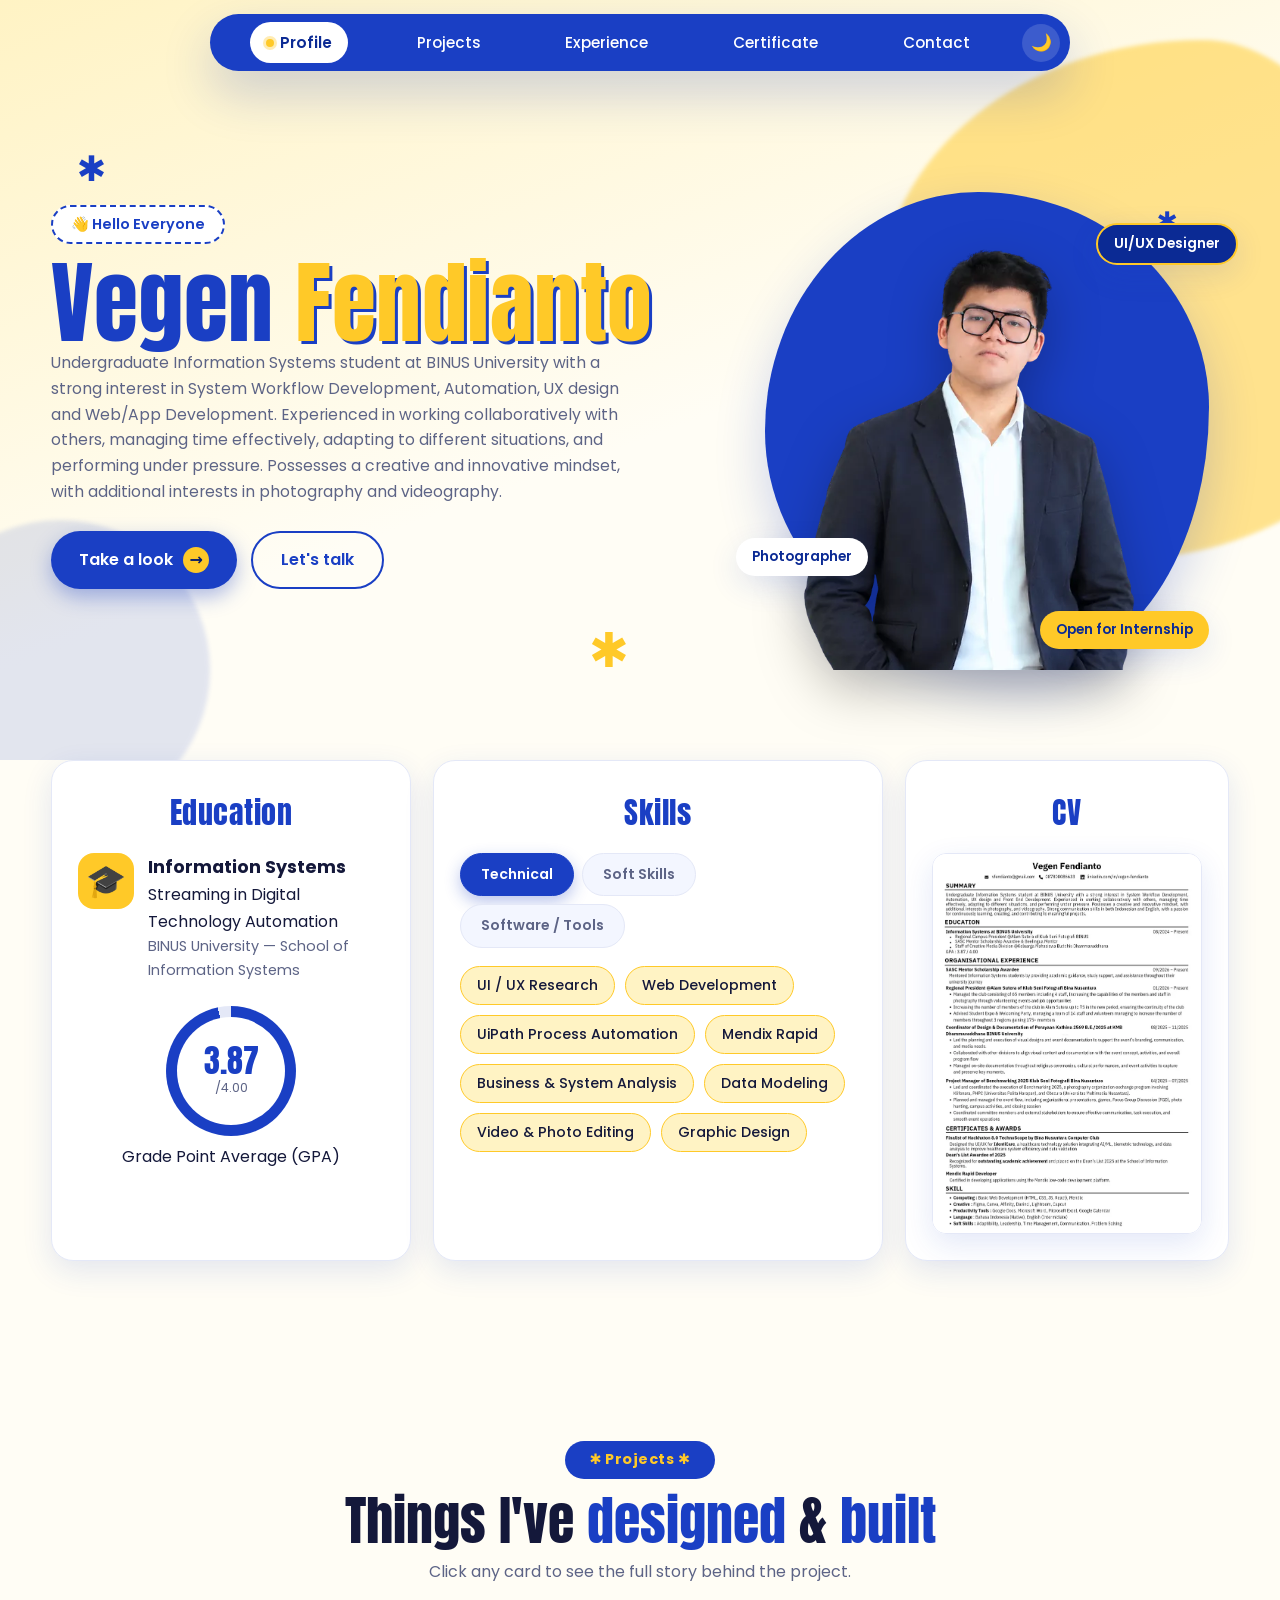
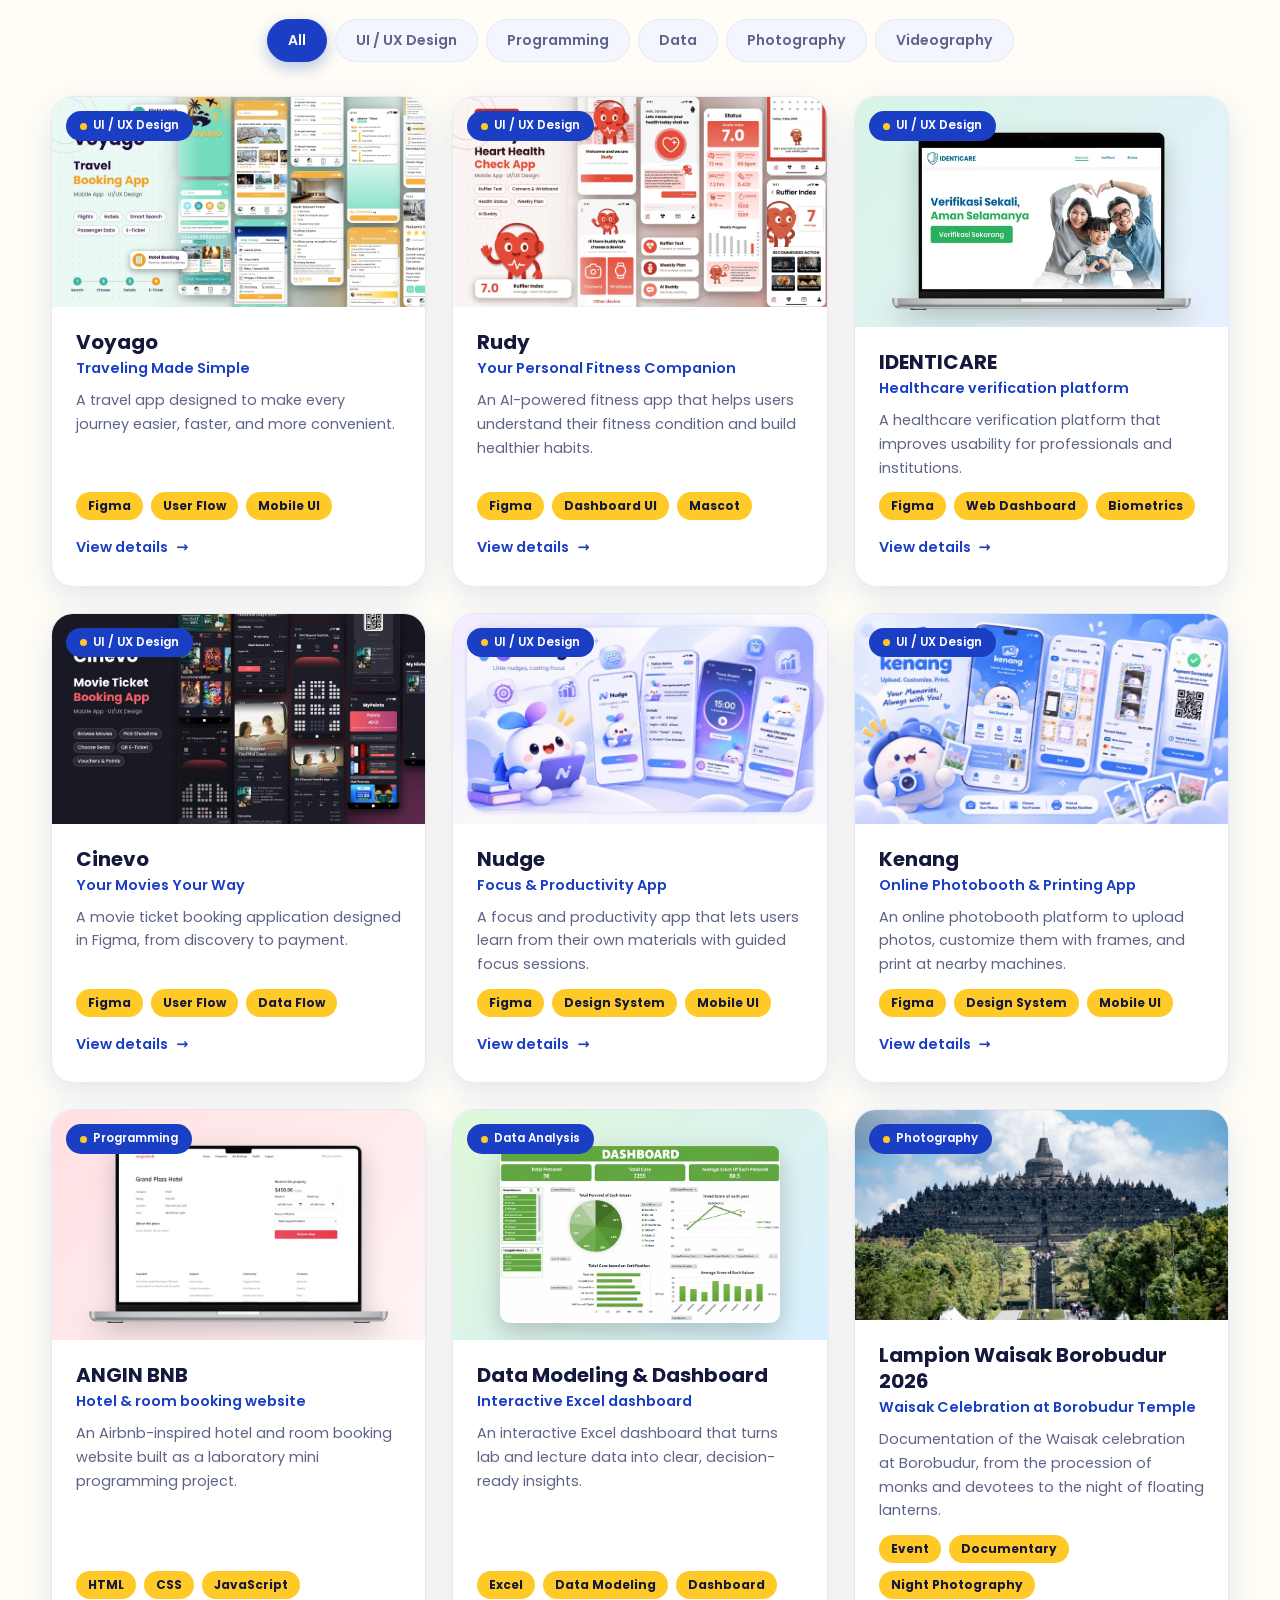
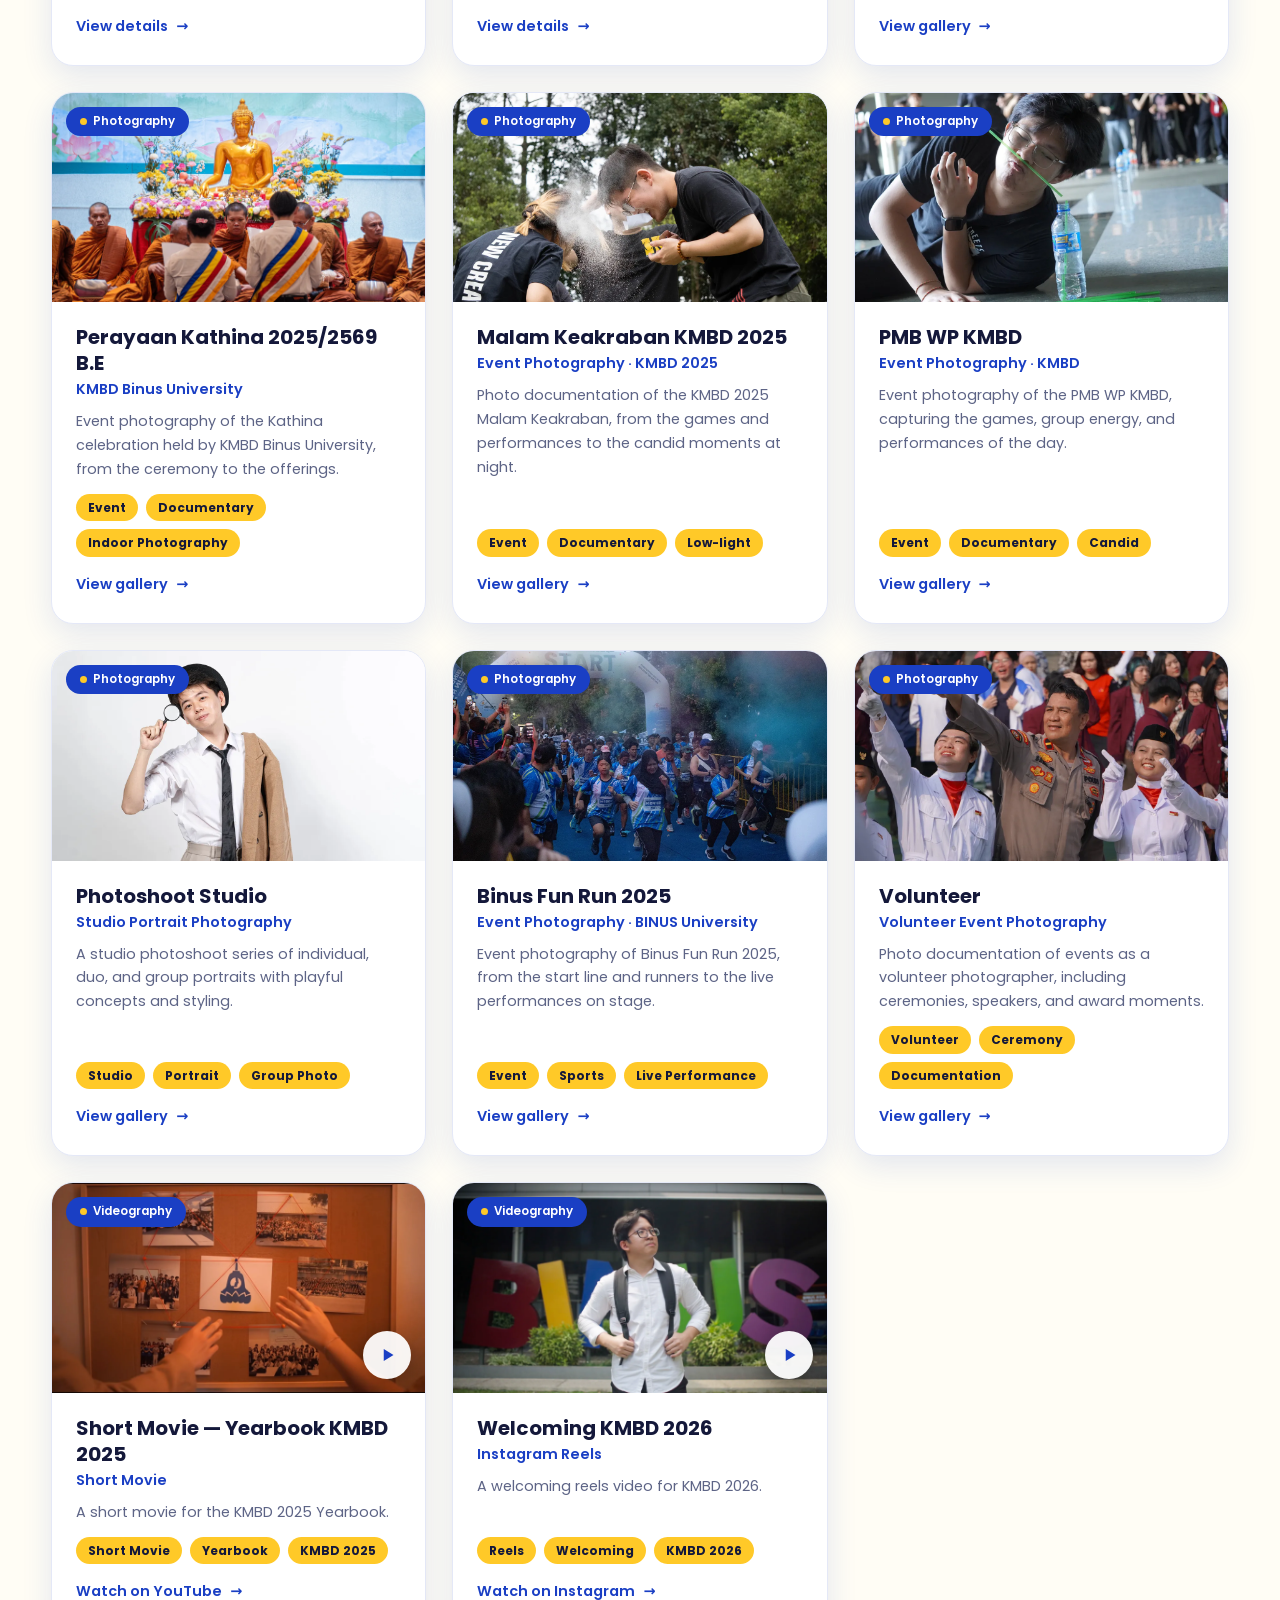
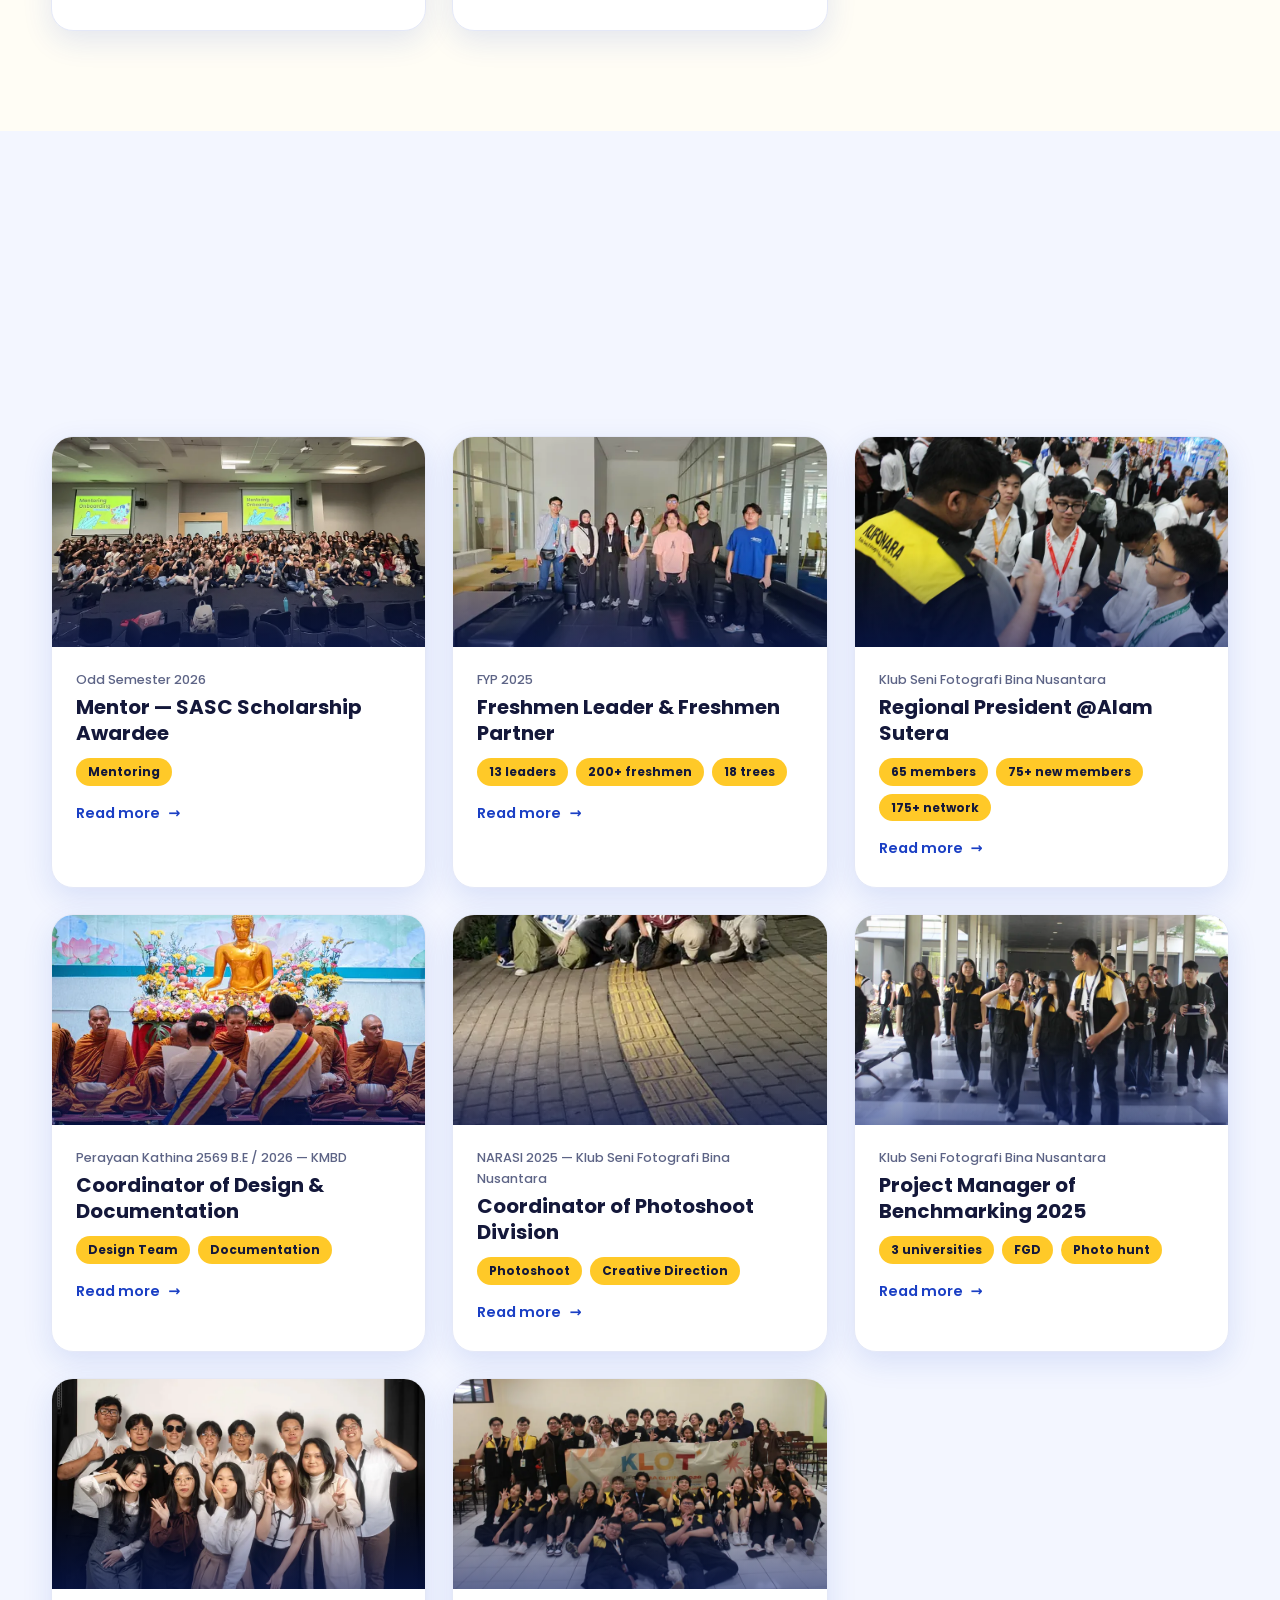
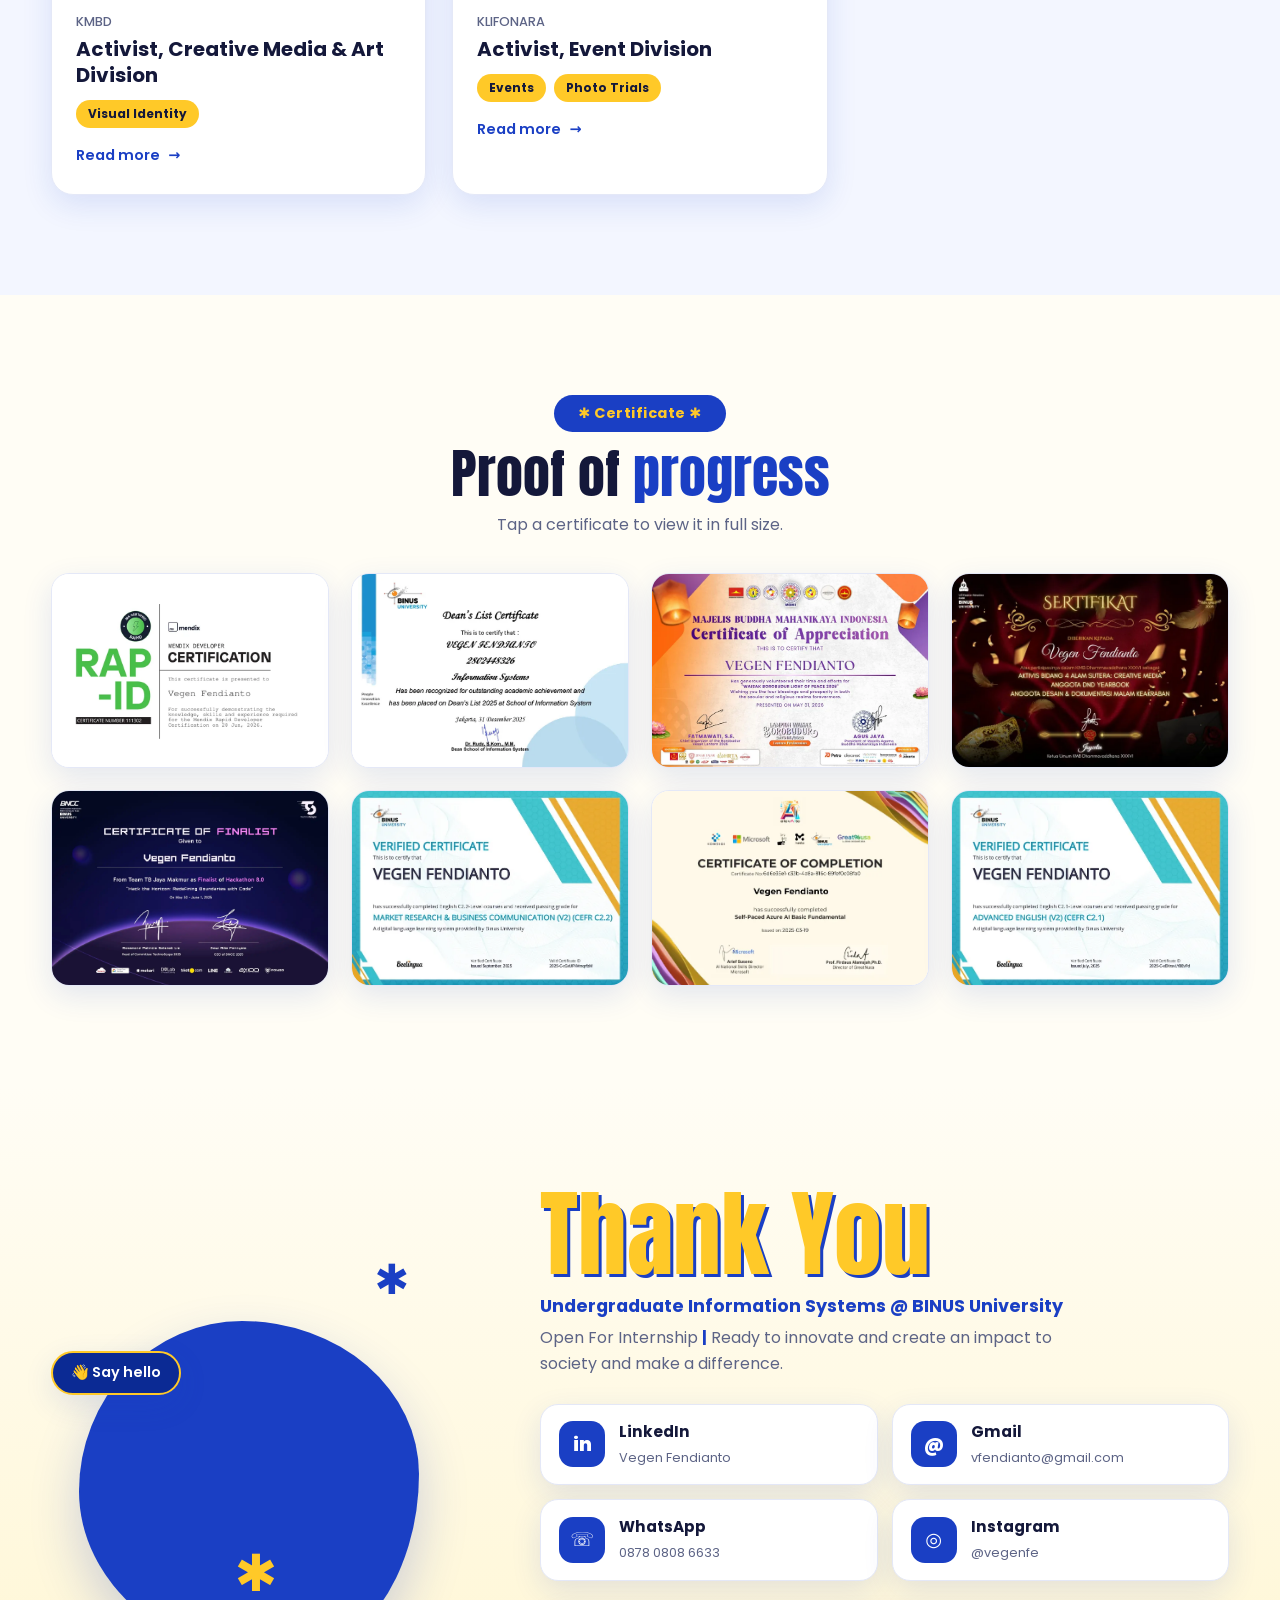
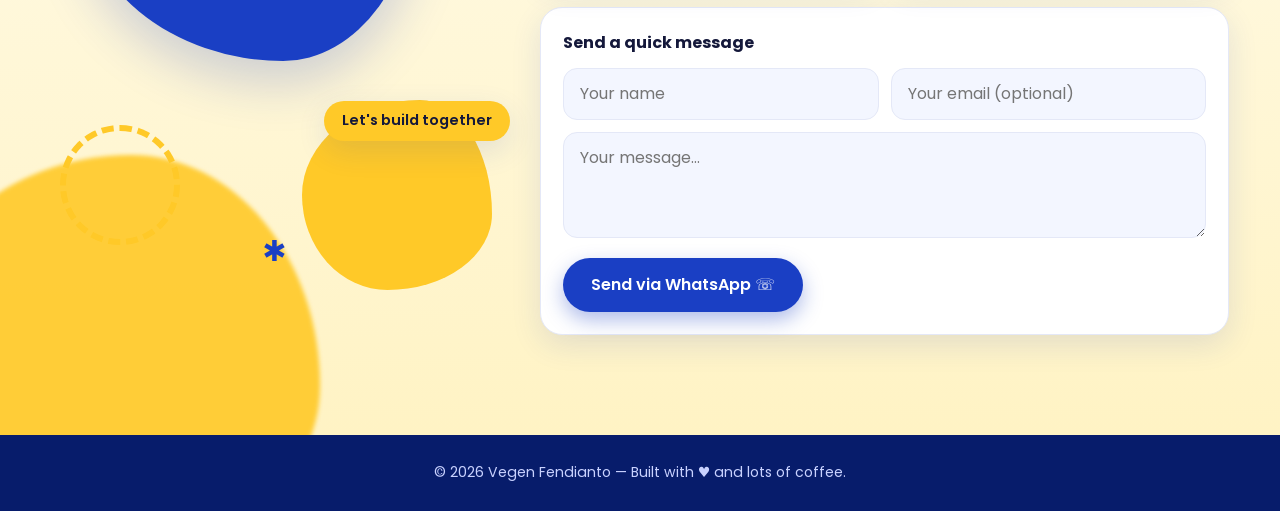
==== index.html @ 0ab7000b "Hapus stats" ====
<!doctype html>
<html lang="en">
  <head>
    <meta charset="UTF-8" />
    <meta name="viewport" content="width=device-width, initial-scale=1" />
    <title>Vegen Fendianto — Portfolio</title>
    <meta
      name="description"
      content="Portfolio of Vegen Fendianto — Information Systems student at BINUS University, UI/UX Designer & Photographer."
    />
    <meta property="og:title" content="Vegen Fendianto — Portfolio" />
    <meta
      property="og:description"
      content="UI/UX Designer, Web Developer & Photographer. Open for internship."
    />
    <meta property="og:image" content="assets/profile/profile.webp" />
    <link
      rel="icon"
      href="data:image/svg+xml,<svg xmlns='http://www.w3.org/2000/svg' viewBox='0 0 100 100'><rect width='100' height='100' rx='24' fill='%231a3fc4'/><text x='50' y='68' font-size='58' text-anchor='middle' fill='%23ffc928' font-family='Arial' font-weight='900'>V</text></svg>"
    />
    <link rel="preconnect" href="https://fonts.googleapis.com" />
    <link rel="preconnect" href="https://fonts.gstatic.com" crossorigin />
    <link
      href="https://fonts.googleapis.com/css2?family=Anton&family=Poppins:wght@400;500;600;700&display=swap"
      rel="stylesheet"
    />
    <link rel="stylesheet" href="style.css" />
  </head>
  <body>
    <div class="progress" id="progress"></div>

    <!-- NAVBAR -->
    <header class="nav-wrap">
      <nav class="nav" id="nav">
        <ul class="nav-links" id="navLinks">
          <li><a href="#profile" data-spy="profile">Profile</a></li>
          <li><a href="#projects" data-spy="projects">Projects</a></li>
          <li><a href="#experience" data-spy="experience">Experience</a></li>
          <li><a href="#certificate" data-spy="certificate">Certificate</a></li>
          <li><a href="#contact" data-spy="contact">Contact</a></li>
        </ul>
        <button class="icon-btn" id="themeBtn" aria-label="Toggle dark mode">
          🌙
        </button>
        <button class="burger" id="burger" aria-label="Menu">
          <span></span><span></span><span></span>
        </button>
      </nav>
    </header>

    <main>
      <!-- ============ PROFILE ============ -->
      <section id="profile" class="hero">
        <div class="blob b1"></div>
        <div class="blob b2"></div>
        <span class="star s1">✱</span><span class="star s2">✱</span
        ><span class="star s3">✱</span>
        <div class="container hero-grid">
          <div class="hero-text reveal">
            <span class="hello">👋 Hello Everyone</span>
            <h1>Vegen <em>Fendianto</em></h1>
            <p class="lead">
              Undergraduate Information Systems student at BINUS University with
              a strong interest in System Workflow Development, Automation, UX
              design and Web/App Development. Experienced in working
              collaboratively with others, managing time effectively, adapting
              to different situations, and performing under pressure. Possesses
              a creative and innovative mindset, with additional interests in
              photography and videography.
            </p>
            <div class="hero-cta">
              <a href="#projects" class="btn btn-primary"
                >Take a look <span>→</span></a
              >
              <a href="#contact" class="btn btn-ghost">Let's talk</a>
            </div>
          </div>
          <div class="hero-photo reveal" id="tiltPhoto">
            <div class="photo-bg"></div>
            <img src="assets/profile/profile.webp" alt="Vegen Fendianto" />
            <span class="badge bd1">UI/UX Designer</span>
            <span class="badge bd2">Photographer</span>
            <span class="badge bd3">Open for Internship</span>
          </div>
        </div>
      </section>

      <!-- ABOUT: education / skills / CV -->
      <section class="about">
        <div class="container about-grid">
          <article class="card edu reveal">
            <h3 class="card-title">Education</h3>
            <div class="edu-body">
              <div class="edu-icon">🎓</div>
              <div>
                <h4>Information Systems</h4>
                <p>Streaming in Digital Technology Automation</p>
                <p class="muted">
                  BINUS University — School of Information Systems
                </p>
              </div>
            </div>
            <div class="gpa">
              <div class="ring" style="--p: 96.75">
                <span><b>3.87</b>/4.00</span>
              </div>
              <p>Grade Point Average (GPA)</p>
            </div>
          </article>

          <article class="card skills reveal">
            <h3 class="card-title">Skills</h3>
            <div class="tabs" id="skillTabs">
              <button class="tab active" data-skill="tech">Technical</button>
              <button class="tab" data-skill="soft">Soft Skills</button>
              <button class="tab" data-skill="tools">Software / Tools</button>
            </div>
            <div class="chips" id="skillChips"></div>
          </article>

          <article class="card cv reveal">
            <h3 class="card-title">CV</h3>
            <button class="cv-thumb" id="cvOpen" aria-label="Open CV preview">
              <img src="assets/cv/cv.webp" alt="CV preview" loading="lazy" />
              <span>🔍 Click to enlarge</span>
            </button>
          </article>
        </div>
      </section>

      <!-- ============ PROJECTS ============ -->
      <section id="projects" class="section">
        <div class="container">
          <header class="sec-head reveal">
            <span class="pill">✱ Projects ✱</span>
            <h2>Things I've <em>designed</em> &amp; <em>built</em></h2>
            <p>Click any card to see the full story behind the project.</p>
          </header>
          <div class="tabs center reveal" id="projTabs">
            <button class="tab active" data-f="all">All</button>
            <button class="tab" data-f="uiux">UI / UX Design</button>
            <button class="tab" data-f="code">Programming</button>
            <button class="tab" data-f="data">Data</button>
            <button class="tab" data-f="photo">Photography</button>
            <button class="tab" data-f="video">Videography</button>
          </div>
          <div class="grid" id="projGrid"></div>
        </div>
      </section>

      <!-- ============ EXPERIENCE ============ -->
      <section id="experience" class="section alt">
        <div class="container">
          <header class="sec-head reveal">
            <span class="pill">✱ Experience ✱</span>
            <h2>Where I've <em>led</em> &amp; <em>learned</em></h2>
            <p>
              My full journey of leading, mentoring, and creating — the
              experiences that shaped how I work with people.
            </p>
          </header>
          <div class="grid exp-grid" id="expGrid"></div>
        </div>
      </section>

      <!-- ============ CERTIFICATE ============ -->
      <section id="certificate" class="section">
        <div class="container">
          <header class="sec-head reveal">
            <span class="pill">✱ Certificate ✱</span>
            <h2>Proof of <em>progress</em></h2>
            <p>Tap a certificate to view it in full size.</p>
          </header>
          <div class="cert-grid" id="certGrid"></div>
        </div>
      </section>

      <!-- ============ CONTACT ============ -->
      <section id="contact" class="contact">
        <div class="blob b3"></div>
        <div class="container contact-grid">
          <div class="contact-img reveal" aria-hidden="true">
            <div class="deco-blob d1"></div>
            <div class="deco-blob d2"></div>
            <div class="deco-ring"></div>
            <span class="deco-star ds1">✱</span>
            <span class="deco-star ds2">✱</span>
            <span class="deco-star ds3">✱</span>
            <span class="deco-chip dc1">👋 Say hello</span>
            <span class="deco-chip dc2">Let's build together</span>
          </div>
          <div class="contact-body reveal">
            <h2>Thank <em>You</em></h2>
            <p class="sub">
              Undergraduate Information Systems @ BINUS University
            </p>
            <p class="open-note">
              Open For Internship <b>|</b> Ready to innovate and create an
              impact to society and make a difference.
            </p>

            <div class="contact-cards">
              <a
                class="c-card"
                href="https://www.linkedin.com/search/results/all/?keywords=Vegen%20Fendianto"
                target="_blank"
                rel="noopener"
              >
                <i>in</i>
                <div><b>LinkedIn</b><small>Vegen Fendianto</small></div>
              </a>
              <a
                class="c-card"
                href="https://mail.google.com/mail/?view=cm&fs=1&to=vfendianto@gmail.com&su=Hello%20Vegen"
                target="_blank"
                rel="noopener"
              >
                <i>@</i>
                <div><b>Gmail</b><small>vfendianto@gmail.com</small></div>
              </a>
              <a
                class="c-card"
                href="https://wa.me/6287808086633"
                target="_blank"
                rel="noopener"
              >
                <i>☏</i>
                <div><b>WhatsApp</b><small>0878 0808 6633</small></div>
              </a>
              <a
                class="c-card"
                href="https://instagram.com/vegenfe"
                target="_blank"
                rel="noopener"
              >
                <i>◎</i>
                <div><b>Instagram</b><small>@vegenfe</small></div>
              </a>
            </div>

            <form class="mail-form" id="mailForm">
              <h4>Send a quick message</h4>
              <div class="row">
                <input
                  type="text"
                  id="fName"
                  placeholder="Your name"
                  required
                />
                <input
                  type="email"
                  id="fEmail"
                  placeholder="Your email (optional)"
                />
              </div>
              <textarea
                id="fMsg"
                rows="3"
                placeholder="Your message…"
                required
              ></textarea>
              <button class="btn btn-primary" type="submit">
                Send via WhatsApp ☏
              </button>
            </form>
          </div>
        </div>
      </section>
    </main>

    <footer class="footer">
      © <span id="yr"></span> Vegen Fendianto — Built with ♥ and lots of coffee.
    </footer>
    <button class="to-top" id="toTop" aria-label="Back to top">↑</button>
    <div class="toast" id="toast"></div>

    <!-- MODAL -->
    <div class="modal" id="modal" aria-hidden="true">
      <div class="modal-box" role="dialog" aria-modal="true">
        <button class="modal-x" id="modalX" aria-label="Close">✕</button>
        <div id="modalBody"></div>
      </div>
    </div>

    <!-- LIGHTBOX -->
    <div class="lightbox" id="lightbox" aria-hidden="true">
      <button class="lb-x" id="lbX" aria-label="Close">✕</button>
      <button class="lb-nav prev" id="lbPrev" aria-label="Previous">‹</button>
      <figure>
        <img id="lbImg" alt="" />
        <figcaption id="lbCap"></figcaption>
      </figure>
      <button class="lb-nav next" id="lbNext" aria-label="Next">›</button>
    </div>

    <script src="script.js"></script>
  </body>
</html>
---- style.css ----
:root {
  --blue: #1a3fc4;
  --blue-d: #0b2a94;
  --blue-dd: #071c6b;
  --yellow: #ffc928;
  --yellow-l: #fff3c4;
  --bg: #fffdf5;
  --bg2: #f3f6ff;
  --card: #ffffff;
  --text: #14183a;
  --muted: #5d6486;
  --line: #e4e8f7;
  --shadow: 0 10px 30px rgba(26, 63, 196, 0.12);
  --shadow-l: 0 22px 50px rgba(26, 63, 196, 0.22);
  --r: 22px;
}
[data-theme="dark"] {
  --bg: #0a0f2c;
  --bg2: #0e1538;
  --card: #141c47;
  --text: #eef1ff;
  --muted: #a4acd6;
  --line: #252f66;
  --shadow: 0 10px 30px rgba(0, 0, 0, 0.4);
  --shadow-l: 0 22px 50px rgba(0, 0, 0, 0.55);
  --yellow-l: #2a2a1a;
}
* {
  box-sizing: border-box;
  margin: 0;
  padding: 0;
}
html {
  scroll-behavior: smooth;
  scroll-padding-top: 90px;
}
body {
  font-family: "Poppins", system-ui, sans-serif;
  background: var(--bg);
  color: var(--text);
  line-height: 1.65;
  overflow-x: hidden;
  transition:
    background 0.3s,
    color 0.3s;
}
img {
  max-width: 100%;
  display: block;
}
a {
  color: inherit;
  text-decoration: none;
}
button {
  font: inherit;
  cursor: pointer;
  border: 0;
  background: none;
  color: inherit;
}
em {
  font-style: normal;
  color: var(--blue);
}
[data-theme="dark"] em {
  color: var(--yellow);
}
.container {
  width: min(1180px, 92%);
  margin-inline: auto;
}
.muted {
  color: var(--muted);
  font-size: 0.9rem;
}

.progress {
  position: fixed;
  top: 0;
  left: 0;
  height: 4px;
  width: 0;
  background: linear-gradient(90deg, var(--yellow), var(--blue));
  z-index: 200;
}

/* NAV */
.nav-wrap {
  position: fixed;
  top: 14px;
  left: 0;
  right: 0;
  z-index: 100;
  display: flex;
  justify-content: center;
  padding: 0 12px;
}
.nav {
  display: flex;
  align-items: center;
  gap: 10px;
  background: var(--blue);
  padding: 8px 10px 8px 14px;
  border-radius: 999px;
  box-shadow: var(--shadow-l);
  width: min(860px, 100%);
  transition: 0.3s;
}
.nav.scrolled {
  background: rgba(11, 42, 148, 0.92);
  backdrop-filter: blur(10px);
}
.brand {
  font-family: Anton, sans-serif;
  font-size: 1.6rem;
  color: #fff;
  letter-spacing: 1px;
}
.brand span {
  color: var(--yellow);
}
.nav-links {
  display: flex;
  list-style: none;
  flex: 1;
  justify-content: space-around;
}
.nav-links a {
  color: #fff;
  font-weight: 500;
  font-size: 0.95rem;
  padding: 8px 16px;
  border-radius: 999px;
  position: relative;
  transition: 0.25s;
  display: inline-flex;
  align-items: center;
  gap: 6px;
}
.nav-links a:hover {
  background: rgba(255, 255, 255, 0.14);
}
.nav-links a.active {
  background: #fff;
  color: var(--blue-d);
  font-weight: 600;
}
.nav-links a.active::before {
  content: "";
  width: 8px;
  height: 8px;
  border-radius: 50%;
  background: var(--yellow);
  box-shadow: 0 0 0 3px rgba(255, 201, 40, 0.35);
}
.icon-btn {
  width: 38px;
  height: 38px;
  border-radius: 50%;
  background: rgba(255, 255, 255, 0.15);
  font-size: 1.05rem;
  transition: 0.25s;
}
.icon-btn:hover {
  transform: rotate(25deg);
  background: rgba(255, 255, 255, 0.28);
}
.burger {
  display: none;
  width: 38px;
  height: 38px;
  border-radius: 50%;
  background: rgba(255, 255, 255, 0.15);
  flex-direction: column;
  gap: 4px;
  align-items: center;
  justify-content: center;
}
.burger span {
  width: 18px;
  height: 2px;
  background: #fff;
  border-radius: 2px;
  transition: 0.3s;
}
.burger.open span:nth-child(1) {
  transform: translateY(6px) rotate(45deg);
}
.burger.open span:nth-child(2) {
  opacity: 0;
}
.burger.open span:nth-child(3) {
  transform: translateY(-6px) rotate(-45deg);
}

/* BUTTONS */
.btn {
  display: inline-flex;
  align-items: center;
  gap: 10px;
  padding: 14px 28px;
  border-radius: 999px;
  font-weight: 600;
  transition: 0.3s;
}
.btn-primary {
  background: var(--blue);
  color: #fff;
  box-shadow: 0 8px 20px rgba(26, 63, 196, 0.35);
}
.btn-primary span {
  display: grid;
  place-items: center;
  width: 26px;
  height: 26px;
  border-radius: 50%;
  background: var(--yellow);
  color: var(--blue-dd);
  transition: 0.3s;
}
.btn-primary:hover {
  transform: translateY(-3px);
  background: var(--blue-d);
}
.btn-primary:hover span {
  transform: translateX(4px);
}
.btn-ghost {
  border: 2px solid var(--blue);
  color: var(--blue);
}
[data-theme="dark"] .btn-ghost {
  border-color: var(--yellow);
  color: var(--yellow);
}
.btn-ghost:hover {
  background: var(--blue);
  color: #fff;
  transform: translateY(-3px);
}

/* HERO */
.hero {
  position: relative;
  padding: 150px 0 90px;
  background: linear-gradient(160deg, var(--yellow-l), var(--bg) 55%);
  overflow: hidden;
}
.blob {
  position: absolute;
  border-radius: 50%;
  filter: blur(2px);
  z-index: 0;
}
.b1 {
  width: 520px;
  height: 520px;
  background: var(--yellow);
  opacity: 0.5;
  right: -120px;
  top: 40px;
  border-radius: 62% 38% 55% 45%/50% 60% 40% 50%;
  animation: morph 12s ease-in-out infinite;
}
.b2 {
  width: 300px;
  height: 300px;
  background: var(--blue);
  opacity: 0.12;
  left: -90px;
  bottom: -60px;
  animation: morph 14s ease-in-out infinite reverse;
}
.b3 {
  width: 420px;
  height: 420px;
  background: var(--yellow);
  opacity: 0.9;
  left: -100px;
  bottom: -140px;
  border-radius: 55% 45% 60% 40%/50% 55% 45% 50%;
  animation: morph 12s ease-in-out infinite;
}
@keyframes morph {
  50% {
    border-radius: 40% 60% 45% 55%/60% 40% 60% 40%;
    transform: rotate(14deg) scale(1.05);
  }
}
.star {
  position: absolute;
  color: var(--blue);
  font-size: 2.2rem;
  animation: spin 8s linear infinite;
  z-index: 1;
}
.s1 {
  top: 140px;
  left: 6%;
}
.s2 {
  bottom: 70px;
  left: 46%;
  color: var(--yellow);
  font-size: 3rem;
}
.s3 {
  top: 200px;
  right: 8%;
  font-size: 1.6rem;
}
@keyframes spin {
  to {
    transform: rotate(360deg);
  }
}
.hero-grid {
  position: relative;
  z-index: 2;
  display: grid;
  grid-template-columns: 1.15fr 0.85fr;
  gap: 40px;
  align-items: center;
}
.hello {
  display: inline-block;
  background: #fff;
  border: 2px dashed var(--blue);
  color: var(--blue);
  padding: 6px 18px;
  border-radius: 999px;
  font-weight: 600;
  font-size: 0.9rem;
  margin-bottom: 14px;
}
[data-theme="dark"] .hello {
  background: var(--card);
  color: var(--yellow);
  border-color: var(--yellow);
}
h1 {
  font-family: Anton, sans-serif;
  font-weight: 400;
  font-size: clamp(3rem, 7.5vw, 5.6rem);
  line-height: 1.02;
  letter-spacing: 0.5px;
  color: var(--blue);
}
[data-theme="dark"] h1 {
  color: #fff;
}
h1 em {
  color: var(--yellow) !important;
  text-shadow: 3px 3px 0 var(--blue);
}
.typing {
  margin: 10px 0 8px;
  font-size: 1.25rem;
  font-weight: 500;
}
.typing strong {
  color: var(--blue);
}
[data-theme="dark"] .typing strong {
  color: var(--yellow);
}
.caret {
  display: inline-block;
  width: 3px;
  height: 1.2em;
  background: var(--yellow);
  margin-left: 3px;
  vertical-align: middle;
  animation: blink 1s step-end infinite;
}
@keyframes blink {
  50% {
    opacity: 0;
  }
}
.lead {
  max-width: 600px;
  color: var(--muted);
  font-size: 0.98rem;
}
.hero-cta {
  display: flex;
  gap: 14px;
  flex-wrap: wrap;
  margin: 26px 0;
}
.stats {
  display: grid;
  grid-template-columns: repeat(2, minmax(0, 170px));
  gap: 14px;
  margin-top: 10px;
}
.stats div {
  background: var(--card);
  border-radius: 16px;
  padding: 14px 10px;
  text-align: center;
  box-shadow: var(--shadow);
  border-bottom: 4px solid var(--yellow);
}
.stats b {
  display: block;
  font-family: Anton, sans-serif;
  font-weight: 400;
  font-size: 1.7rem;
  color: var(--blue);
}
[data-theme="dark"] .stats b {
  color: var(--yellow);
}
.stats small {
  font-size: 0.72rem;
  color: var(--muted);
  line-height: 1.2;
  display: block;
}
.hero-photo {
  position: relative;
  display: grid;
  place-items: end center;
  min-height: 520px;
  transform-style: preserve-3d;
  transition: transform 0.15s;
}
.photo-bg {
  position: absolute;
  inset: 8% 4% 0;
  background: var(--blue);
  border-radius: 48% 52% 40% 60%/50% 45% 55% 50%;
  box-shadow: var(--shadow-l);
  animation: morph 10s ease-in-out infinite;
}
.hero-photo img {
  position: relative;
  z-index: 2;
  max-height: 560px;
  width: auto;
  filter: drop-shadow(0 20px 25px rgba(0, 0, 0, 0.25));
}
.badge {
  position: absolute;
  z-index: 3;
  background: #fff;
  color: var(--blue-d);
  font-weight: 600;
  font-size: 0.85rem;
  padding: 8px 16px;
  border-radius: 999px;
  box-shadow: var(--shadow);
  animation: float 4s ease-in-out infinite;
}
.bd1 {
  top: 14%;
  right: -2%;
  background: var(--blue-d);
  color: #fff;
  border: 2px solid var(--yellow);
}
.bd2 {
  bottom: 18%;
  left: -2%;
  animation-delay: 1s;
}
.bd3 {
  bottom: 4%;
  right: 4%;
  background: var(--yellow);
  animation-delay: 2s;
}
@keyframes float {
  50% {
    transform: translateY(-10px);
  }
}

/* ABOUT */
.about {
  padding: 20px 0 80px;
  position: relative;
  z-index: 3;
  margin-top: -20px;
}
.about-grid {
  display: grid;
  grid-template-columns: 1fr 1.25fr 0.9fr;
  gap: 22px;
}
.card {
  background: var(--card);
  border-radius: var(--r);
  padding: 26px;
  box-shadow: var(--shadow);
  border: 1px solid var(--line);
}
.card-title {
  font-family: Anton, sans-serif;
  font-weight: 400;
  font-size: 1.9rem;
  color: var(--blue);
  text-align: center;
  margin-bottom: 16px;
  letter-spacing: 0.5px;
}
[data-theme="dark"] .card-title {
  color: var(--yellow);
}
.edu-body {
  display: flex;
  gap: 14px;
  align-items: flex-start;
}
.edu-icon {
  font-size: 2rem;
  background: var(--yellow);
  width: 56px;
  height: 56px;
  border-radius: 16px;
  display: grid;
  place-items: center;
  flex-shrink: 0;
}
.edu h4 {
  font-size: 1.1rem;
}
.gpa {
  text-align: center;
  margin-top: 24px;
}
.ring {
  --p: 90;
  width: 130px;
  height: 130px;
  margin: 0 auto 8px;
  border-radius: 50%;
  display: grid;
  place-items: center;
  background: conic-gradient(var(--blue) calc(var(--p) * 1%), var(--line) 0);
  position: relative;
}
.ring::before {
  content: "";
  position: absolute;
  inset: 11px;
  border-radius: 50%;
  background: var(--card);
}
.ring span {
  position: relative;
  font-size: 0.8rem;
  color: var(--muted);
}
.ring b {
  display: block;
  font-family: Anton, sans-serif;
  font-weight: 400;
  font-size: 2rem;
  color: var(--blue);
  line-height: 1;
}
[data-theme="dark"] .ring b {
  color: var(--yellow);
}
.tabs {
  display: flex;
  gap: 8px;
  flex-wrap: wrap;
  margin-bottom: 18px;
}
.tabs.center {
  justify-content: center;
  margin-bottom: 34px;
}
.tab {
  padding: 9px 20px;
  border-radius: 999px;
  font-weight: 600;
  font-size: 0.88rem;
  background: var(--bg2);
  color: var(--muted);
  transition: 0.25s;
  border: 1px solid var(--line);
}
.tab:hover {
  color: var(--blue);
  transform: translateY(-2px);
}
.tab.active {
  background: var(--blue);
  color: #fff;
  border-color: var(--blue);
  box-shadow: 0 6px 16px rgba(26, 63, 196, 0.3);
}
.chips {
  display: flex;
  flex-wrap: wrap;
  gap: 10px;
  min-height: 150px;
  align-content: flex-start;
}
.chip {
  background: var(--yellow-l);
  border: 1.5px solid var(--yellow);
  color: var(--text);
  padding: 7px 16px;
  border-radius: 999px;
  font-size: 0.88rem;
  font-weight: 500;
  animation: pop 0.4s both;
  transition: 0.2s;
}
.chip:hover {
  background: var(--yellow);
  transform: scale(1.07) rotate(-2deg);
  color: #14183a;
}
@keyframes pop {
  from {
    opacity: 0;
    transform: scale(0.6);
  }
  to {
    opacity: 1;
    transform: none;
  }
}
.cv-thumb {
  position: relative;
  display: block;
  width: 100%;
  border-radius: 14px;
  overflow: hidden;
  border: 1px solid var(--line);
  box-shadow: var(--shadow);
}
.cv-thumb img {
  width: 100%;
  transition: 0.5s;
}
.cv-thumb span {
  position: absolute;
  inset: auto 0 0;
  background: linear-gradient(transparent, rgba(7, 28, 107, 0.9));
  color: #fff;
  padding: 30px 10px 10px;
  font-size: 0.85rem;
  font-weight: 600;
  opacity: 0;
  transform: translateY(10px);
  transition: 0.3s;
}
.cv-thumb:hover img {
  transform: scale(1.06);
}
.cv-thumb:hover span {
  opacity: 1;
  transform: none;
}

/* SECTIONS */
.section {
  padding: 100px 0;
  position: relative;
}
.section.alt {
  background: var(--bg2);
}
.sec-head {
  text-align: center;
  max-width: 640px;
  margin: 0 auto 34px;
}
.pill {
  display: inline-block;
  background: var(--blue);
  color: var(--yellow);
  font-weight: 700;
  padding: 7px 24px;
  border-radius: 999px;
  font-size: 0.9rem;
  letter-spacing: 0.5px;
  margin-bottom: 12px;
}
.sec-head h2 {
  font-family: Anton, sans-serif;
  font-weight: 400;
  font-size: clamp(2.2rem, 5vw, 3.4rem);
  line-height: 1.1;
}
.sec-head p {
  color: var(--muted);
  margin-top: 8px;
}
.grid {
  display: grid;
  grid-template-columns: repeat(auto-fill, minmax(320px, 1fr));
  gap: 26px;
}

/* PROJECT CARDS */
.p-card {
  background: var(--card);
  border-radius: var(--r);
  overflow: hidden;
  box-shadow: var(--shadow);
  border: 1px solid var(--line);
  display: flex;
  flex-direction: column;
  cursor: pointer;
  transition:
    transform 0.3s,
    box-shadow 0.3s;
  animation: rise 0.6s both;
  position: relative;
}
.p-card:hover {
  transform: translateY(-10px);
  box-shadow: var(--shadow-l);
}
@keyframes rise {
  from {
    opacity: 0;
    transform: translateY(30px);
  }
  to {
    opacity: 1;
    transform: none;
  }
}
.p-media {
  position: relative;
  height: 230px;
  display: flex;
  align-items: flex-end;
  justify-content: center;
  gap: 8px;
  overflow: hidden;
  padding-top: 18px;
}
.p-media img {
  height: 100%;
  object-fit: contain;
  object-position: bottom;
  transition: 0.5s;
  filter: drop-shadow(0 10px 12px rgba(0, 0, 0, 0.2));
}
.p-media img.wide {
  height: auto;
  max-height: 84%;
  margin: auto;
  border-radius: 10px;
}
.p-media img.photo {
  width: 100%;
  height: 100%;
  object-fit: cover;
  border-radius: 0;
  filter: none;
  margin: -18px 0 0;
}
.p-media .m2 {
  transform: translateY(24px);
}
.p-card:hover .p-media img {
  transform: scale(1.07) translateY(-4px);
}
.p-card:hover .p-media .m2 {
  transform: scale(1.07) translateY(10px);
}
.tag {
  position: absolute;
  top: 14px;
  left: 14px;
  background: var(--blue);
  color: #fff;
  font-size: 0.74rem;
  font-weight: 600;
  padding: 5px 14px;
  border-radius: 999px;
  z-index: 2;
  display: flex;
  gap: 6px;
  align-items: center;
}
.tag::before {
  content: "";
  width: 7px;
  height: 7px;
  background: var(--yellow);
  border-radius: 50%;
}
.p-body {
  padding: 22px 24px 26px;
  display: flex;
  flex-direction: column;
  flex: 1;
}
.p-body h3 {
  font-size: 1.25rem;
  line-height: 1.3;
}
.p-body .tl {
  color: var(--blue);
  font-weight: 600;
  font-size: 0.9rem;
  margin: 2px 0 8px;
}
[data-theme="dark"] .p-body .tl {
  color: var(--yellow);
}
.p-body p {
  color: var(--muted);
  font-size: 0.9rem;
  flex: 1;
}
.metrics {
  display: flex;
  flex-wrap: wrap;
  gap: 8px;
  margin: 12px 0 0;
}
.metric {
  background: var(--yellow);
  color: #14183a;
  font-weight: 700;
  font-size: 0.75rem;
  padding: 4px 12px;
  border-radius: 999px;
}
.more {
  margin-top: 16px;
  color: var(--blue);
  font-weight: 600;
  font-size: 0.9rem;
  display: inline-flex;
  gap: 8px;
  align-items: center;
}
[data-theme="dark"] .more {
  color: var(--yellow);
}
.more::after {
  content: "→";
  transition: 0.3s;
}
.p-card:hover .more::after {
  transform: translateX(6px);
}

/* EXPERIENCE */
.exp-grid {
  grid-template-columns: repeat(auto-fill, minmax(340px, 1fr));
}
.e-card .p-media {
  height: 210px;
  padding: 0;
}
.e-card .p-media img {
  border-radius: 0;
}
.e-card .p-media::after {
  content: "";
  position: absolute;
  inset: 0;
  background: linear-gradient(transparent 55%, rgba(7, 28, 107, 0.55));
}
.e-card .tag.pro {
  background: var(--yellow);
  color: #14183a;
}
.e-card .tag.pro::before {
  background: var(--blue);
}
.e-card .e-org {
  font-size: 0.8rem;
  color: var(--muted);
  font-weight: 500;
  margin-bottom: 4px;
}

/* CERT */
.cert-grid {
  display: grid;
  grid-template-columns: repeat(auto-fill, minmax(250px, 1fr));
  gap: 22px;
}
.cert {
  position: relative;
  border-radius: 18px;
  overflow: hidden;
  background: var(--card);
  box-shadow: var(--shadow);
  border: 1px solid var(--line);
  cursor: zoom-in;
  transition: 0.35s;
  aspect-ratio: 1.42;
  display: grid;
  place-items: center;
}
.cert img {
  width: 100%;
  height: 100%;
  object-fit: cover;
  transition: 0.5s;
}
.cert:hover {
  transform: translateY(-8px) rotate(-1deg);
  box-shadow: var(--shadow-l);
}
.cert:hover img {
  transform: scale(1.08);
}
.cert span {
  position: absolute;
  inset: auto 0 0;
  padding: 26px 14px 12px;
  background: linear-gradient(transparent, rgba(7, 28, 107, 0.92));
  color: #fff;
  font-size: 0.82rem;
  font-weight: 600;
  transform: translateY(100%);
  transition: 0.35s;
}
.cert:hover span {
  transform: none;
}

/* CONTACT */
.contact {
  position: relative;
  padding: 100px 0;
  background: linear-gradient(180deg, var(--bg), var(--yellow-l));
  overflow: hidden;
}
.contact-grid {
  position: relative;
  z-index: 2;
  display: grid;
  grid-template-columns: 0.8fr 1.2fr;
  gap: 30px;
  align-items: end;
}
.contact-img {
  position: relative;
  min-height: 460px;
  align-self: stretch;
}
.deco-blob {
  position: absolute;
  animation: morph 11s ease-in-out infinite;
}
.d1 {
  width: 340px;
  height: 340px;
  left: 6%;
  top: 18%;
  background: var(--blue);
  border-radius: 48% 52% 40% 60% / 50% 45% 55% 50%;
  box-shadow: var(--shadow-l);
}
.d2 {
  width: 190px;
  height: 190px;
  right: 4%;
  bottom: 6%;
  background: var(--yellow);
  border-radius: 62% 38% 55% 45% / 50% 60% 40% 50%;
  animation-duration: 9s;
  animation-direction: reverse;
}
.deco-ring {
  position: absolute;
  width: 120px;
  height: 120px;
  left: 2%;
  bottom: 12%;
  border: 6px dashed var(--yellow);
  border-radius: 50%;
  animation: spin 18s linear infinite;
}
.deco-star {
  position: absolute;
  color: var(--blue);
  animation: spin 8s linear infinite;
}
.ds1 {
  top: 8%;
  right: 22%;
  font-size: 2.6rem;
}
.ds2 {
  top: 46%;
  left: 40%;
  font-size: 3.2rem;
  color: var(--yellow);
  text-shadow: 0 0 0 var(--blue);
}
.ds3 {
  bottom: 8%;
  left: 46%;
  font-size: 1.8rem;
}
.deco-chip {
  position: absolute;
  z-index: 2;
  background: #fff;
  color: var(--blue-d);
  font-weight: 600;
  font-size: 0.9rem;
  padding: 8px 18px;
  border-radius: 999px;
  box-shadow: var(--shadow);
  animation: float 4s ease-in-out infinite;
}
.dc1 {
  top: 22%;
  left: 0;
  background: var(--blue-d);
  color: #fff;
  border: 2px solid var(--yellow);
}
.dc2 {
  bottom: 26%;
  right: 0;
  background: var(--yellow);
  color: #14183a;
  animation-delay: 1.5s;
}
.contact h2 {
  font-family: Anton, sans-serif;
  font-weight: 400;
  font-size: clamp(3.4rem, 8vw, 6rem);
  line-height: 1;
  color: var(--yellow);
  text-shadow: 3px 3px 0 var(--blue);
}
.contact h2 em {
  color: var(--yellow) !important;
}
.contact .sub {
  font-weight: 700;
  color: var(--blue);
  margin: 10px 0 4px;
  font-size: 1.1rem;
}
[data-theme="dark"] .contact .sub {
  color: var(--yellow);
}
.open-note {
  color: var(--muted);
  max-width: 560px;
}
.open-note b {
  color: var(--blue);
}
.contact-cards {
  display: grid;
  grid-template-columns: repeat(2, 1fr);
  gap: 14px;
  margin: 26px 0;
}
.c-card {
  display: flex;
  align-items: center;
  gap: 14px;
  background: var(--card);
  border-radius: 18px;
  padding: 14px 18px;
  box-shadow: var(--shadow);
  border: 1px solid var(--line);
  text-align: left;
  transition: 0.3s;
}
.c-card:hover {
  transform: translateY(-6px) scale(1.02);
  box-shadow: var(--shadow-l);
  border-color: var(--yellow);
}
.c-card i {
  font-style: normal;
  font-weight: 800;
  width: 46px;
  height: 46px;
  border-radius: 14px;
  background: var(--blue);
  color: #fff;
  display: grid;
  place-items: center;
  font-size: 1.2rem;
  flex-shrink: 0;
  transition: 0.3s;
}
.c-card:hover i {
  background: var(--yellow);
  color: var(--blue-dd);
  transform: rotate(-8deg);
}
.c-card b {
  display: block;
  font-size: 0.95rem;
}
.c-card small {
  color: var(--muted);
  font-size: 0.8rem;
  word-break: break-all;
}
.mail-form {
  background: var(--card);
  border-radius: var(--r);
  padding: 22px;
  box-shadow: var(--shadow);
  border: 1px solid var(--line);
}
.mail-form h4 {
  margin-bottom: 12px;
}
.row {
  display: grid;
  grid-template-columns: 1fr 1fr;
  gap: 12px;
}
.mail-form input,
.mail-form textarea {
  width: 100%;
  font: inherit;
  padding: 12px 16px;
  border-radius: 14px;
  border: 1.5px solid var(--line);
  background: var(--bg2);
  color: var(--text);
  margin-bottom: 12px;
  outline: 0;
  transition: 0.25s;
  resize: vertical;
}
.mail-form input:focus,
.mail-form textarea:focus {
  border-color: var(--blue);
  box-shadow: 0 0 0 4px rgba(26, 63, 196, 0.15);
}

.footer {
  background: var(--blue-dd);
  color: #c9d2ff;
  text-align: center;
  padding: 26px 12px;
  font-size: 0.88rem;
}
.to-top {
  position: fixed;
  right: 20px;
  bottom: 24px;
  width: 48px;
  height: 48px;
  border-radius: 50%;
  background: var(--yellow);
  color: var(--blue-dd);
  font-size: 1.3rem;
  font-weight: 800;
  box-shadow: var(--shadow-l);
  opacity: 0;
  pointer-events: none;
  transform: translateY(20px);
  transition: 0.3s;
  z-index: 90;
}
.to-top.show {
  opacity: 1;
  pointer-events: auto;
  transform: none;
}
.to-top:hover {
  background: var(--blue);
  color: #fff;
}
.toast {
  position: fixed;
  left: 50%;
  bottom: 30px;
  transform: translate(-50%, 40px);
  background: var(--blue-dd);
  color: #fff;
  padding: 12px 24px;
  border-radius: 999px;
  opacity: 0;
  transition: 0.4s;
  z-index: 400;
  font-weight: 500;
}
.toast.show {
  opacity: 1;
  transform: translate(-50%, 0);
}

/* MODAL */
.modal {
  position: fixed;
  inset: 0;
  background: rgba(7, 15, 60, 0.7);
  backdrop-filter: blur(6px);
  z-index: 300;
  display: grid;
  place-items: center;
  padding: 20px;
  opacity: 0;
  pointer-events: none;
  transition: 0.3s;
}
.modal.open {
  opacity: 1;
  pointer-events: auto;
}
.modal-box {
  position: relative;
  background: var(--card);
  border-radius: 26px;
  width: min(900px, 100%);
  max-height: 90vh;
  overflow: auto;
  transform: translateY(30px) scale(0.96);
  transition: 0.35s;
  box-shadow: var(--shadow-l);
}
.modal.open .modal-box {
  transform: none;
}
.modal-x {
  position: absolute;
  top: 14px;
  right: 14px;
  width: 40px;
  height: 40px;
  border-radius: 50%;
  background: var(--blue);
  color: #fff;
  z-index: 5;
  transition: 0.3s;
}
.modal-x:hover {
  transform: rotate(90deg);
  background: var(--yellow);
  color: #14183a;
}
.m-hero {
  padding: 28px 28px 0;
  display: flex;
  gap: 10px;
  justify-content: center;
  align-items: flex-end;
  min-height: 260px;
  overflow: hidden;
  border-radius: 26px 26px 0 0;
}
.m-hero img {
  max-height: 300px;
  object-fit: contain;
  filter: drop-shadow(0 10px 14px rgba(0, 0, 0, 0.2));
}
.m-hero.photos {
  padding: 0;
  display: grid;
  grid-template-columns: repeat(auto-fit, minmax(180px, 1fr));
  gap: 4px;
  min-height: 0;
}
.m-hero.photos img {
  width: 100%;
  height: 230px;
  object-fit: cover;
  filter: none;
  cursor: zoom-in;
  transition: 0.3s;
}
.m-hero.photos img:hover {
  transform: scale(1.03);
}
.m-body {
  padding: 26px 32px 34px;
}
.m-body h3 {
  font-family: Anton, sans-serif;
  font-weight: 400;
  font-size: 2rem;
  line-height: 1.15;
  color: var(--blue);
}
[data-theme="dark"] .m-body h3 {
  color: var(--yellow);
}
.m-body .tl {
  font-weight: 600;
  margin: 4px 0 14px;
}
.m-body ul {
  list-style: none;
  display: grid;
  gap: 10px;
  margin-top: 10px;
}
.m-body li {
  position: relative;
  padding-left: 30px;
  color: var(--muted);
  font-size: 0.95rem;
}
.m-body li::before {
  content: "✱";
  position: absolute;
  left: 0;
  top: 0;
  color: var(--yellow);
  font-weight: 800;
  font-size: 1.1rem;
  text-shadow: 0 0 0 var(--blue);
}
.stack {
  display: flex;
  flex-wrap: wrap;
  gap: 8px;
  margin-top: 18px;
}
.stack span {
  background: var(--blue);
  color: #fff;
  font-size: 0.78rem;
  padding: 5px 14px;
  border-radius: 999px;
}

/* LIGHTBOX */
.lightbox {
  position: fixed;
  inset: 0;
  background: rgba(5, 10, 40, 0.94);
  z-index: 500;
  display: grid;
  place-items: center;
  opacity: 0;
  pointer-events: none;
  transition: 0.3s;
  padding: 20px;
}
.lightbox.open {
  opacity: 1;
  pointer-events: auto;
}
.lightbox figure {
  max-width: min(1100px, 86vw);
  text-align: center;
}
.lightbox img {
  max-height: 80vh;
  margin: auto;
  border-radius: 12px;
  box-shadow: 0 20px 60px rgba(0, 0, 0, 0.6);
}
.lightbox figcaption {
  color: #fff;
  margin-top: 12px;
  font-weight: 500;
}
.lb-x,
.lb-nav {
  position: absolute;
  color: #fff;
  background: rgba(255, 255, 255, 0.14);
  width: 46px;
  height: 46px;
  border-radius: 50%;
  font-size: 1.5rem;
  transition: 0.25s;
}
.lb-x:hover,
.lb-nav:hover {
  background: var(--yellow);
  color: #14183a;
}
.lb-x {
  top: 20px;
  right: 20px;
}
.prev {
  left: 20px;
}
.next {
  right: 20px;
}
.lb-nav {
  top: 50%;
  transform: translateY(-50%);
}

/* REVEAL */
.reveal {
  opacity: 0;
  transform: translateY(40px);
  transition:
    opacity 0.8s,
    transform 0.8s;
}
.reveal.in {
  opacity: 1;
  transform: none;
}

/* RESPONSIVE */
@media (max-width: 980px) {
  .hero-grid {
    grid-template-columns: 1fr;
    text-align: center;
  }
  .lead {
    margin-inline: auto;
  }
  .hero-cta,
  .stats {
    justify-content: center;
    margin-inline: auto;
  }
  .stats {
    justify-content: center;
  }
  .hero-photo {
    min-height: 420px;
    order: -1;
  }
  .hero {
    padding-top: 130px;
  }
  .about-grid {
    grid-template-columns: 1fr;
  }
  .contact-grid {
    grid-template-columns: 1fr;
  }
  .contact-img {
    min-height: 300px;
  }
  .d1 {
    width: 240px;
    height: 240px;
  }
  .d2 {
    width: 130px;
    height: 130px;
  }
}
@media (max-width: 760px) {
  .burger {
    display: flex;
  }
  .nav-links {
    position: absolute;
    top: calc(100% + 10px);
    left: 12px;
    right: 12px;
    flex-direction: column;
    background: var(--blue);
    border-radius: 24px;
    padding: 14px;
    gap: 4px;
    box-shadow: var(--shadow-l);
    opacity: 0;
    pointer-events: none;
    transform: translateY(-10px);
    transition: 0.3s;
  }
  .nav-links.open {
    opacity: 1;
    pointer-events: auto;
    transform: none;
  }
  .nav-links a {
    display: flex;
    width: 100%;
    padding: 12px 18px;
  }
  .nav {
    justify-content: space-between;
    position: relative;
  }
  .nav-links {
    justify-content: flex-start;
  }
  .contact-cards,
  .row {
    grid-template-columns: 1fr;
  }
  .grid,
  .exp-grid {
    grid-template-columns: 1fr;
  }
  .m-body {
    padding: 22px;
  }
}
@media (prefers-reduced-motion: reduce) {
  * {
    animation: none !important;
    transition: none !important;
  }
  .reveal {
    opacity: 1;
    transform: none;
  }
}

/* LOGO GRID (Software / Tools) */
.logo-grid {
  display: grid;
  grid-template-columns: repeat(auto-fill, minmax(68px, 1fr));
  gap: 10px;
  align-content: flex-start;
  min-height: 150px;
}
.logo-tile {
  position: relative;
  aspect-ratio: 1;
  background: #fff;
  border: 1px solid var(--line);
  border-radius: 18px;
  display: grid;
  place-items: center;
  padding: 12px;
  box-shadow: 0 4px 12px rgba(26, 63, 196, 0.08);
  animation: pop 0.45s both;
  transition: 0.3s;
  overflow: hidden;
  cursor: default;
}
.logo-tile.wide {
  grid-column: span 2;
  aspect-ratio: auto;
  min-height: 68px;
}
.logo-tile img {
  max-width: 100%;
  max-height: 38px;
  object-fit: contain;
  transition: 0.3s;
}
.logo-tile span {
  position: absolute;
  inset: auto 0 0;
  background: var(--blue);
  color: #fff;
  font-size: 0.62rem;
  font-weight: 600;
  text-align: center;
  padding: 3px 4px;
  transform: translateY(100%);
  transition: 0.3s;
  line-height: 1.2;
}
.logo-tile:hover {
  transform: translateY(-5px) scale(1.05);
  box-shadow: var(--shadow-l);
  border-color: var(--yellow);
}
.logo-tile:hover img {
  transform: scale(1.12) translateY(-6px);
}
.logo-tile:hover span {
  transform: none;
}
/* COVER (16:9 project thumbnails) */
.p-media.cv {
  padding: 0;
  height: auto;
  aspect-ratio: 16/9;
  align-items: stretch;
}
.p-media img.cover {
  width: 100%;
  height: 100%;
  object-fit: cover;
  object-position: center;
  filter: none;
  border-radius: 0;
}
.p-card:hover .p-media img.cover {
  transform: scale(1.05);
}
.m-hero.cover {
  padding: 0;
  min-height: 0;
  display: block;
}
.m-hero.cover img {
  width: 100%;
  max-height: none;
  aspect-ratio: 16/9;
  object-fit: cover;
  filter: none;
}

/* Fallback when a tool logo file is missing: show the tool name instead */
.logo-tile.no-logo span {
  position: static;
  transform: none;
  background: none;
  color: var(--blue);
  font-size: 0.7rem;
  padding: 0;
}
[data-theme="dark"] .logo-tile.no-logo span {
  color: var(--blue-d);
}

/* PHOTOGRAPHY GALLERY */
.gal-title {
  font-family: Anton, sans-serif;
  font-weight: 400;
  font-size: 1.5rem;
  color: var(--blue);
  margin: 28px 0 12px;
}
[data-theme="dark"] .gal-title {
  color: var(--yellow);
}
.gal-title small {
  font-family: Poppins, sans-serif;
  font-size: 0.78rem;
  color: var(--muted);
  margin-left: 8px;
}
.gallery {
  columns: 3 180px;
  column-gap: 10px;
}
.g-item {
  display: block;
  width: 100%;
  margin: 0 0 10px;
  padding: 0;
  border-radius: 12px;
  overflow: hidden;
  break-inside: avoid;
  cursor: zoom-in;
  background: var(--bg2);
}
.g-item img {
  width: 100%;
  height: auto;
  transition: transform 0.5s;
}
.g-item:hover img {
  transform: scale(1.06);
}
.g-item:focus-visible {
  outline: 3px solid var(--yellow);
}

/* EMPTY STATE (Videography) */
.empty-state {
  grid-column: 1 / -1;
  text-align: center;
  padding: 70px 20px;
  border: 2px dashed var(--line);
  border-radius: var(--r);
  color: var(--muted);
}
.empty-icon {
  font-size: 3rem;
}
.empty-state h3 {
  font-family: Anton, sans-serif;
  font-weight: 400;
  font-size: 1.8rem;
  color: var(--blue);
}
[data-theme="dark"] .empty-state h3 {
  color: var(--yellow);
}

/* VIDEO CARDS: play button in the corner of the thumbnail */
.p-media.vid::after {
  content: "";
  position: absolute;
  right: 14px;
  bottom: 14px;
  width: 48px;
  height: 48px;
  border-radius: 50%;
  background: rgba(255, 255, 255, 0.94)
    url("data:image/svg+xml,%3Csvg xmlns='http://www.w3.org/2000/svg' viewBox='0 0 24 24'%3E%3Cpath fill='%231a3fc4' d='M9 6.5v11l9-5.5z'/%3E%3C/svg%3E")
    center / 26px no-repeat;
  box-shadow: 0 6px 18px rgba(0, 0, 0, 0.35);
  transition: transform 0.3s;
  pointer-events: none;
}
.p-card:hover .p-media.vid::after {
  transform: scale(1.12);
}
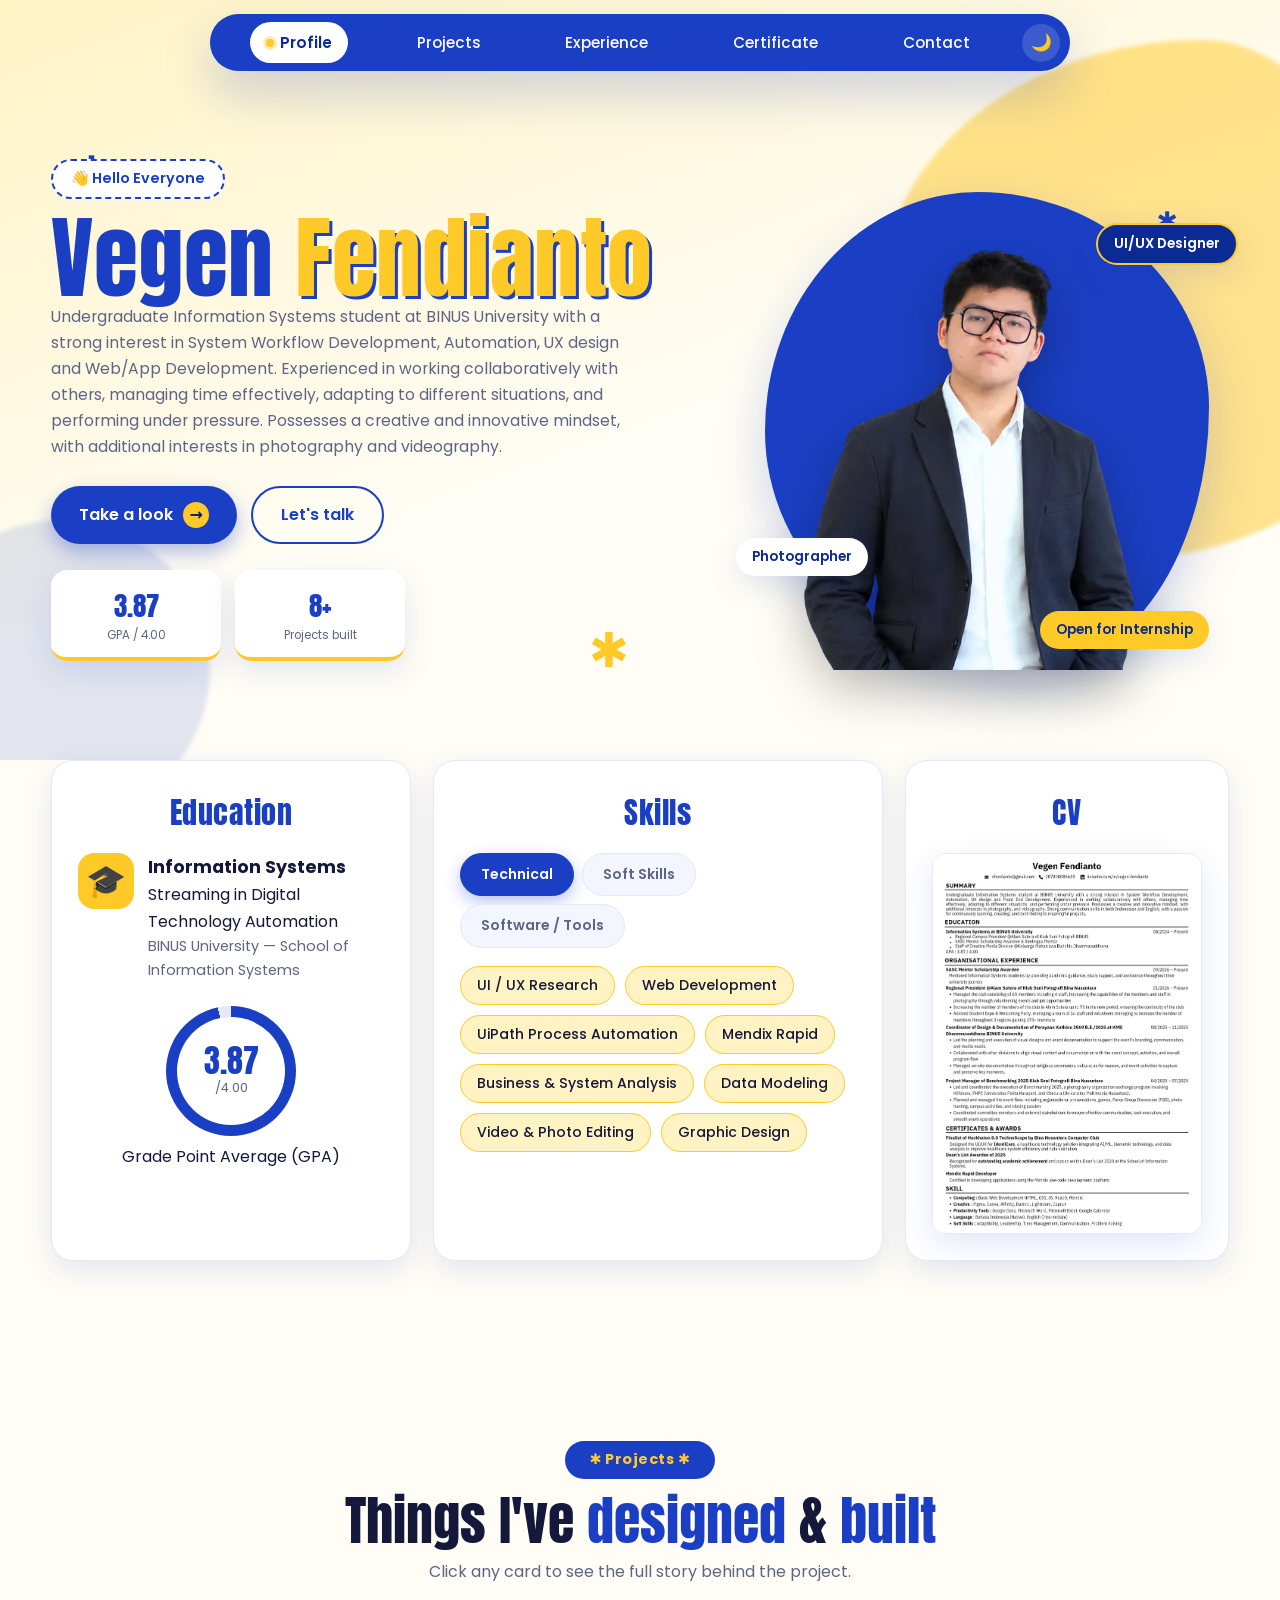
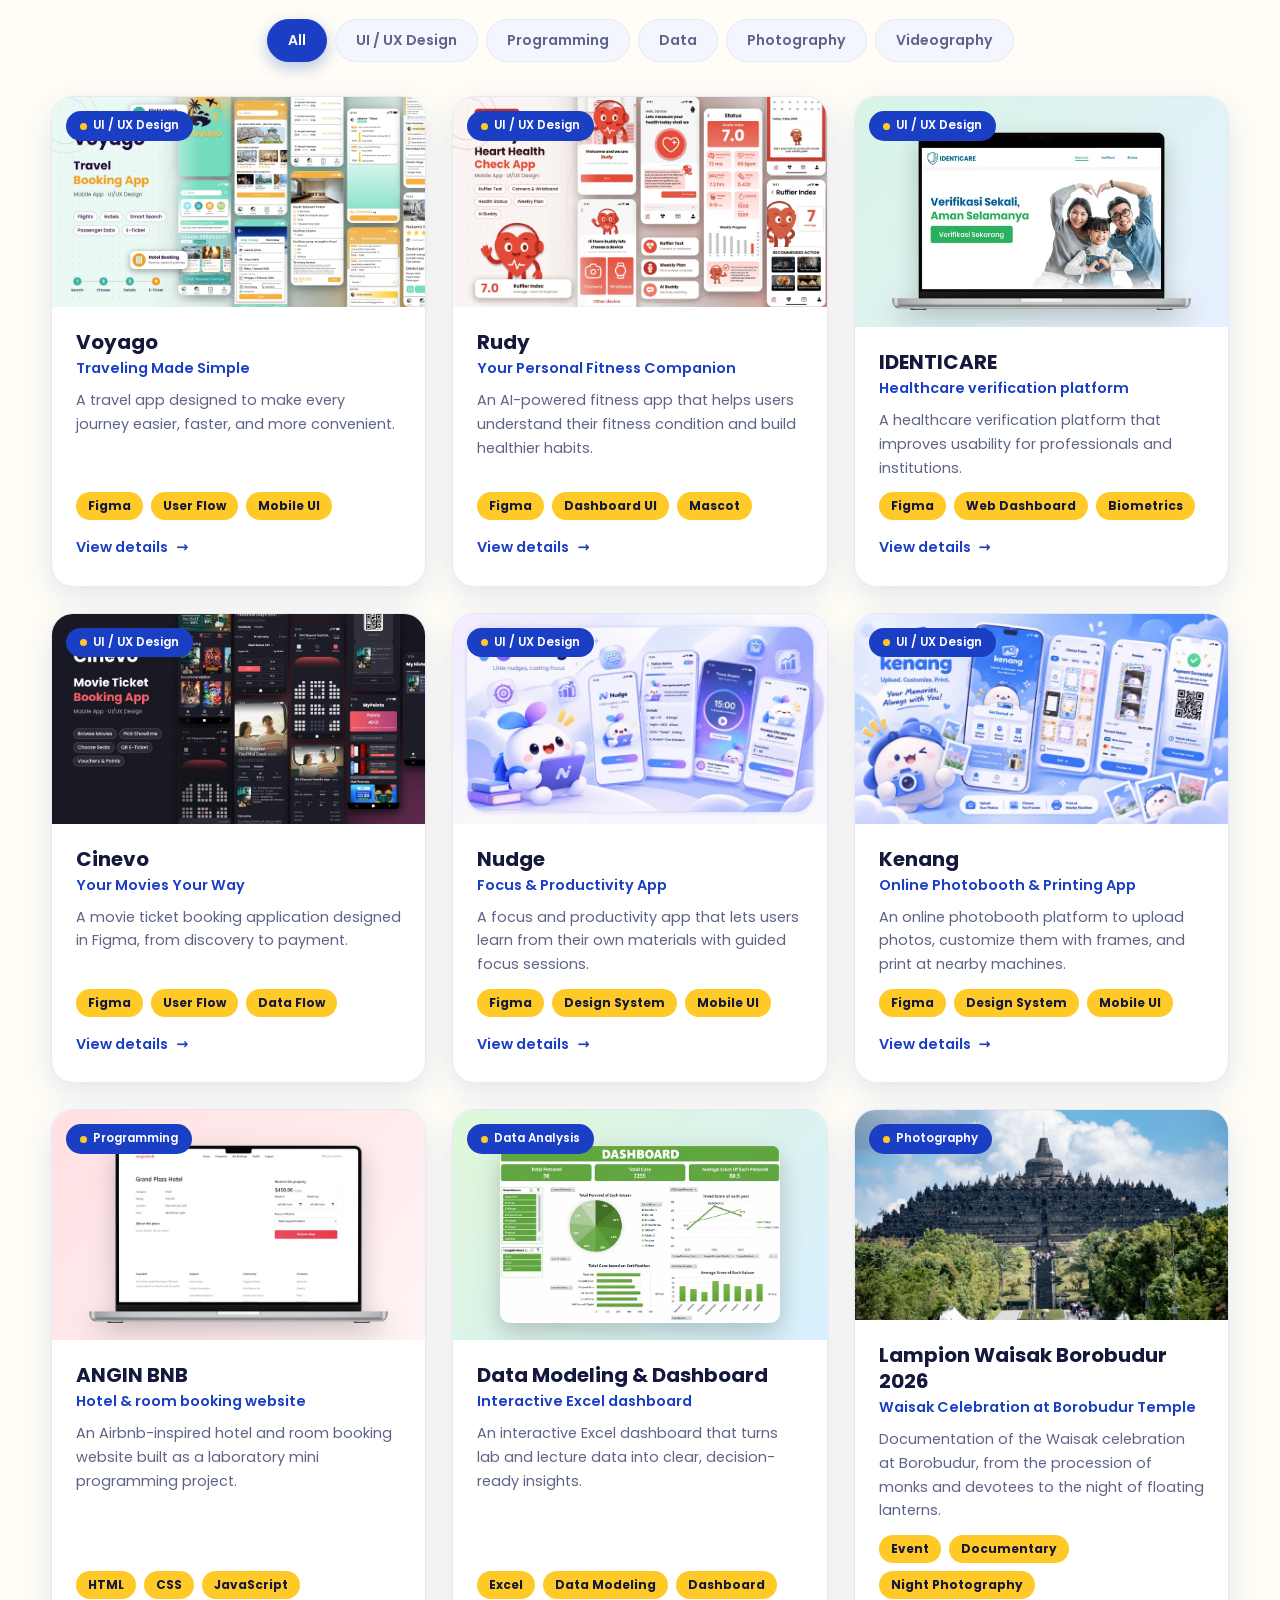
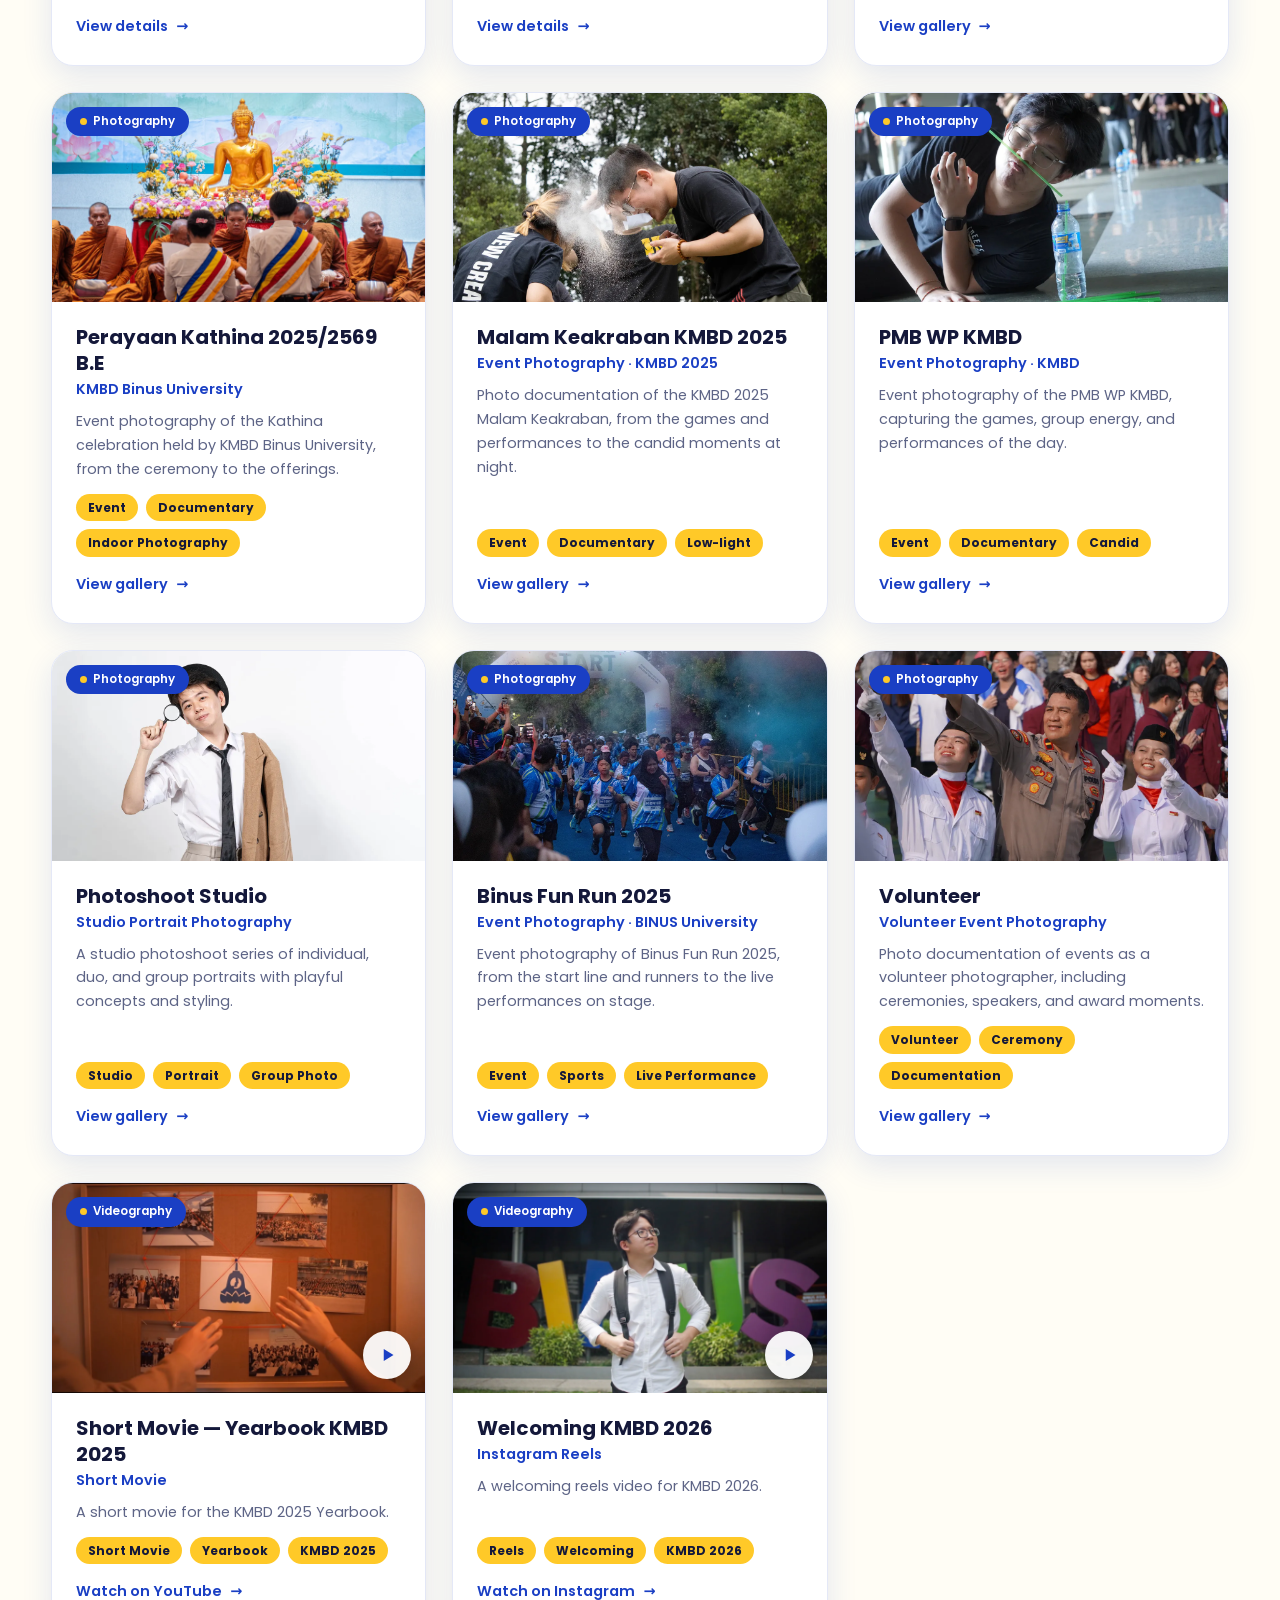
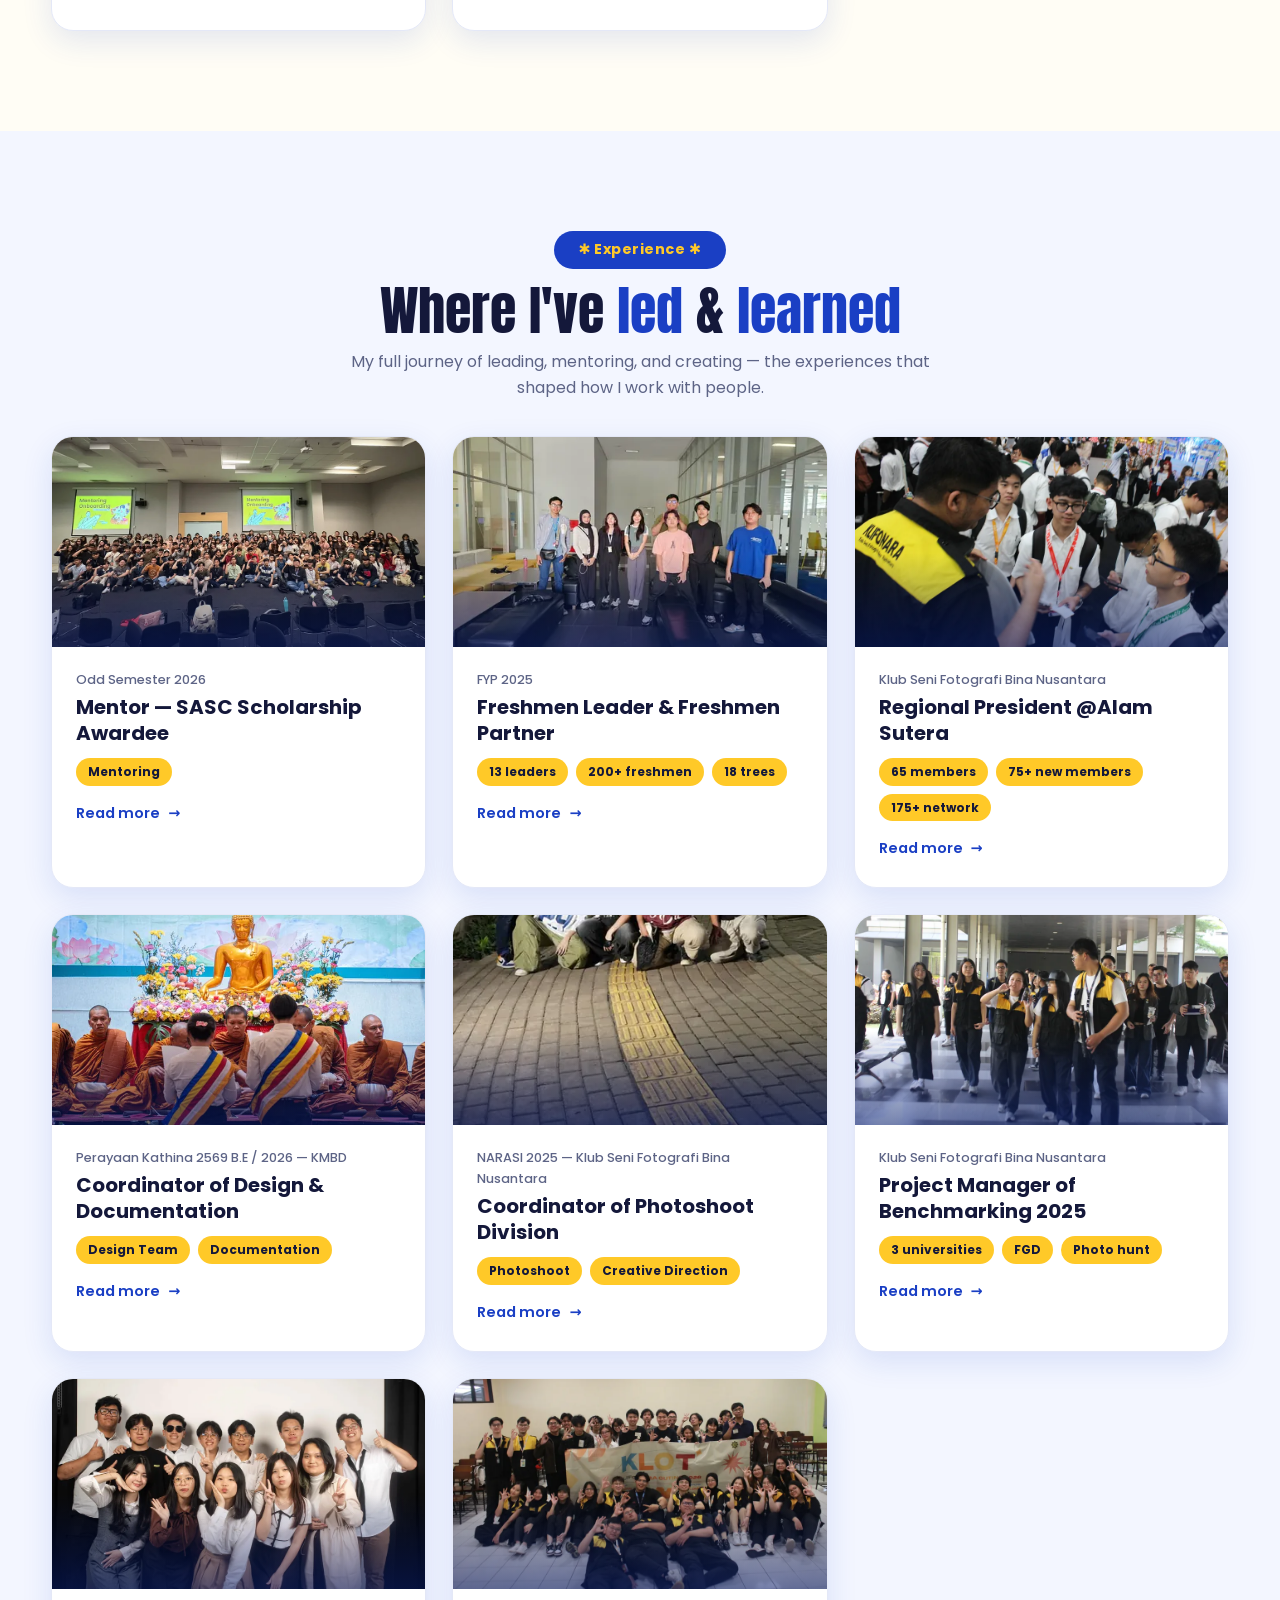
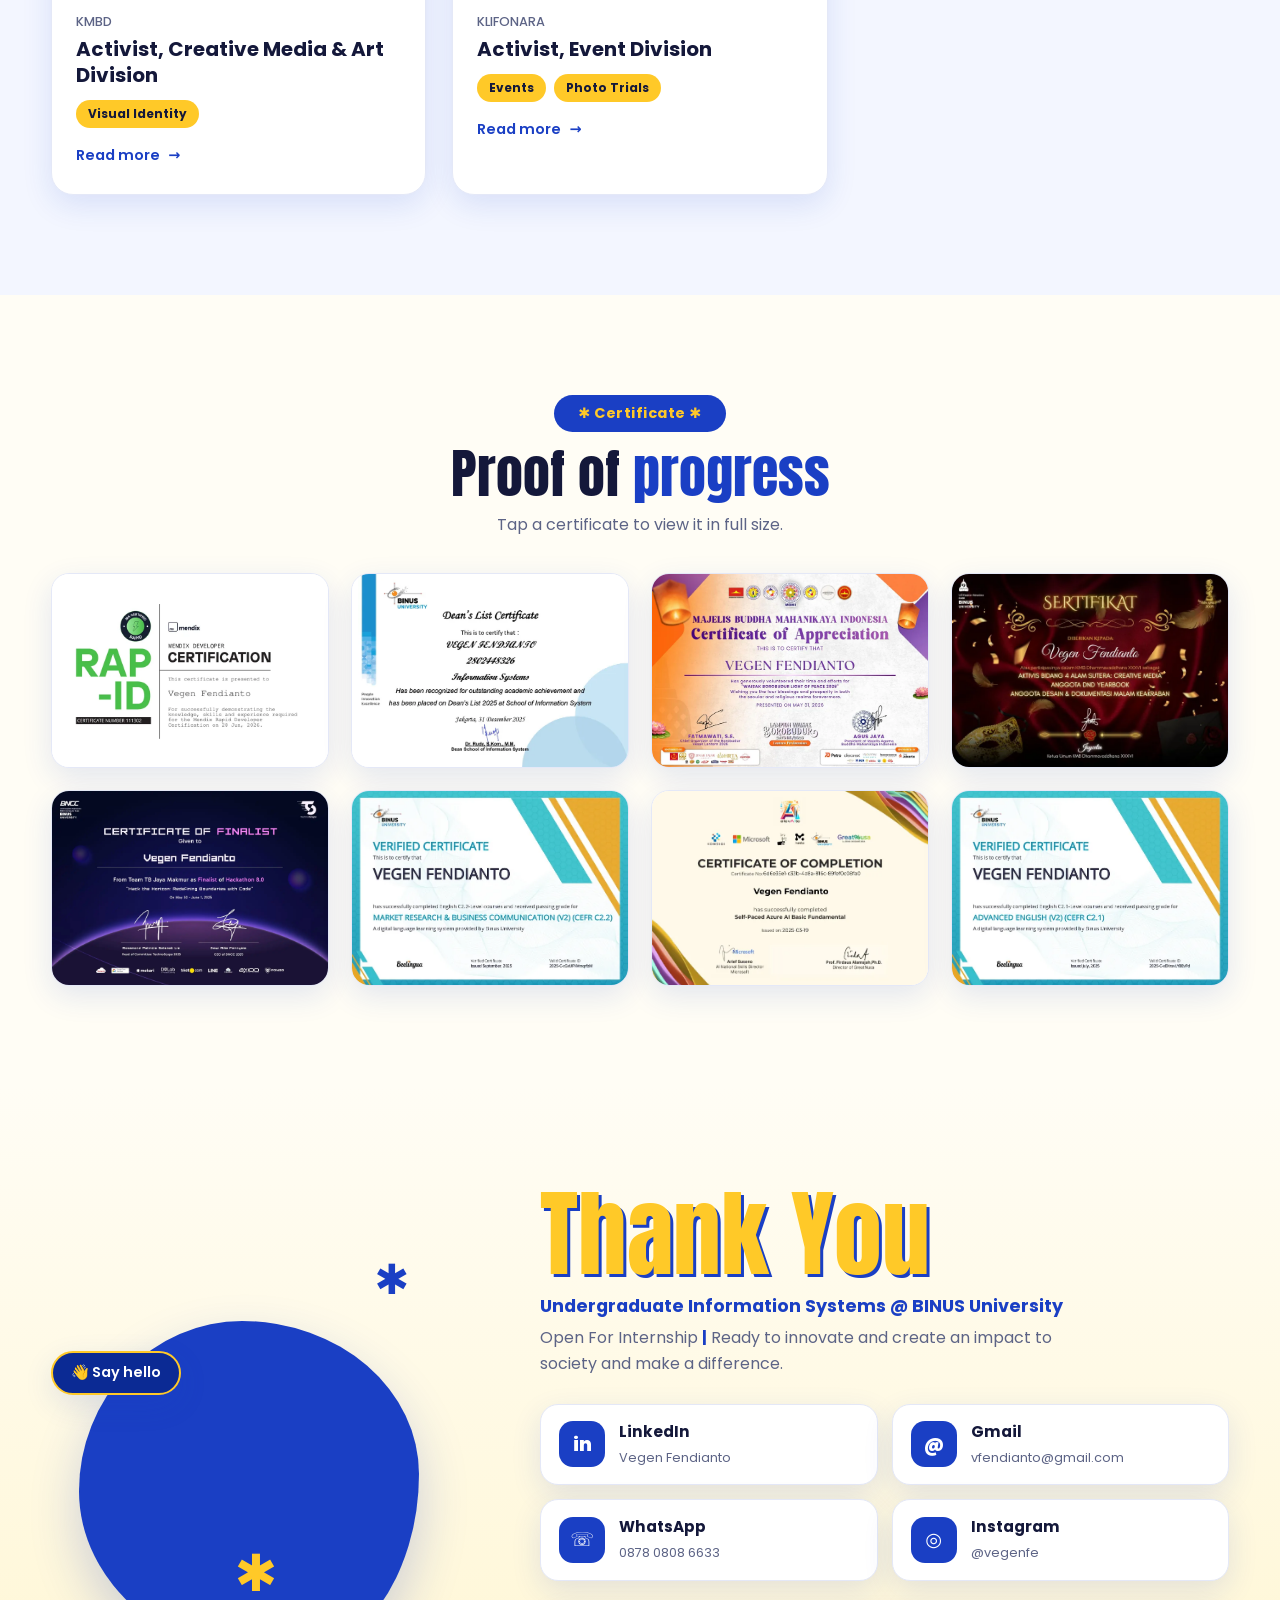
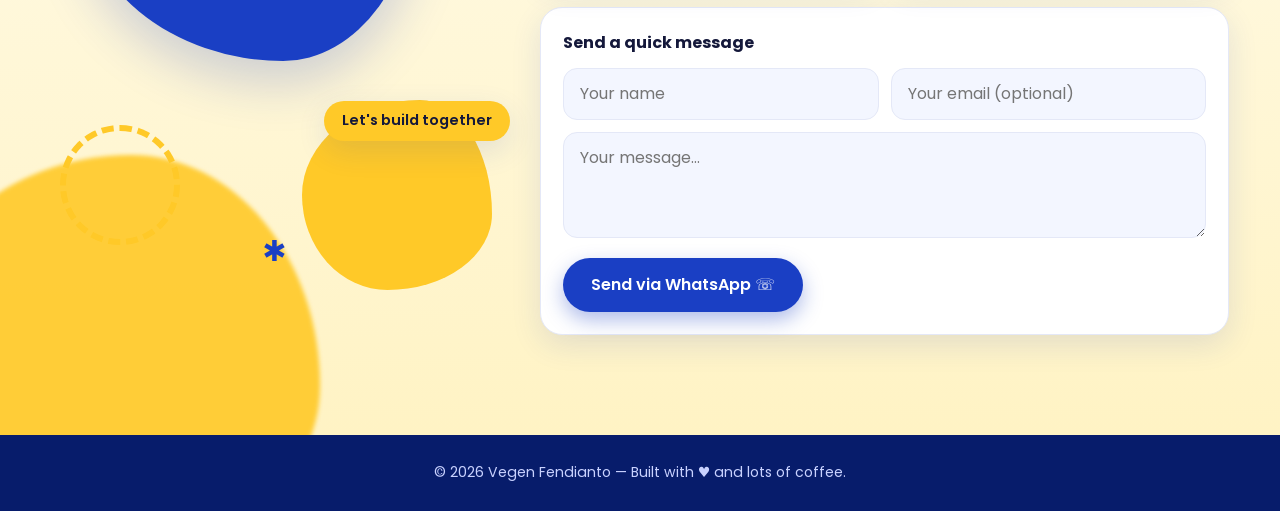
==== commit dab138bc: "benerin email" ====
--- a/index.html
+++ b/index.html
@@ -74,6 +74,15 @@
               >
               <a href="#contact" class="btn btn-ghost">Let's talk</a>
             </div>
+            <div class="stats">
+              <div>
+                <b data-count="3.87" data-dec="2">0</b><small>GPA / 4.00</small>
+              </div>
+              <div>
+                <b data-count="8" data-suffix="+">0</b
+                ><small>Projects built</small>
+              </div>
+            </div>
           </div>
           <div class="hero-photo reveal" id="tiltPhoto">
             <div class="photo-bg"></div>
@@ -211,9 +220,8 @@
               </a>
               <a
                 class="c-card"
-                href="https://mail.google.com/mail/?view=cm&fs=1&to=vfendianto@gmail.com&su=Hello%20Vegen"
-                target="_blank"
-                rel="noopener"
+                id="gmailLink"
+                href="mailto:vfendianto@gmail.com?subject=Hello%20Vegen"
               >
                 <i>@</i>
                 <div><b>Gmail</b><small>vfendianto@gmail.com</small></div>
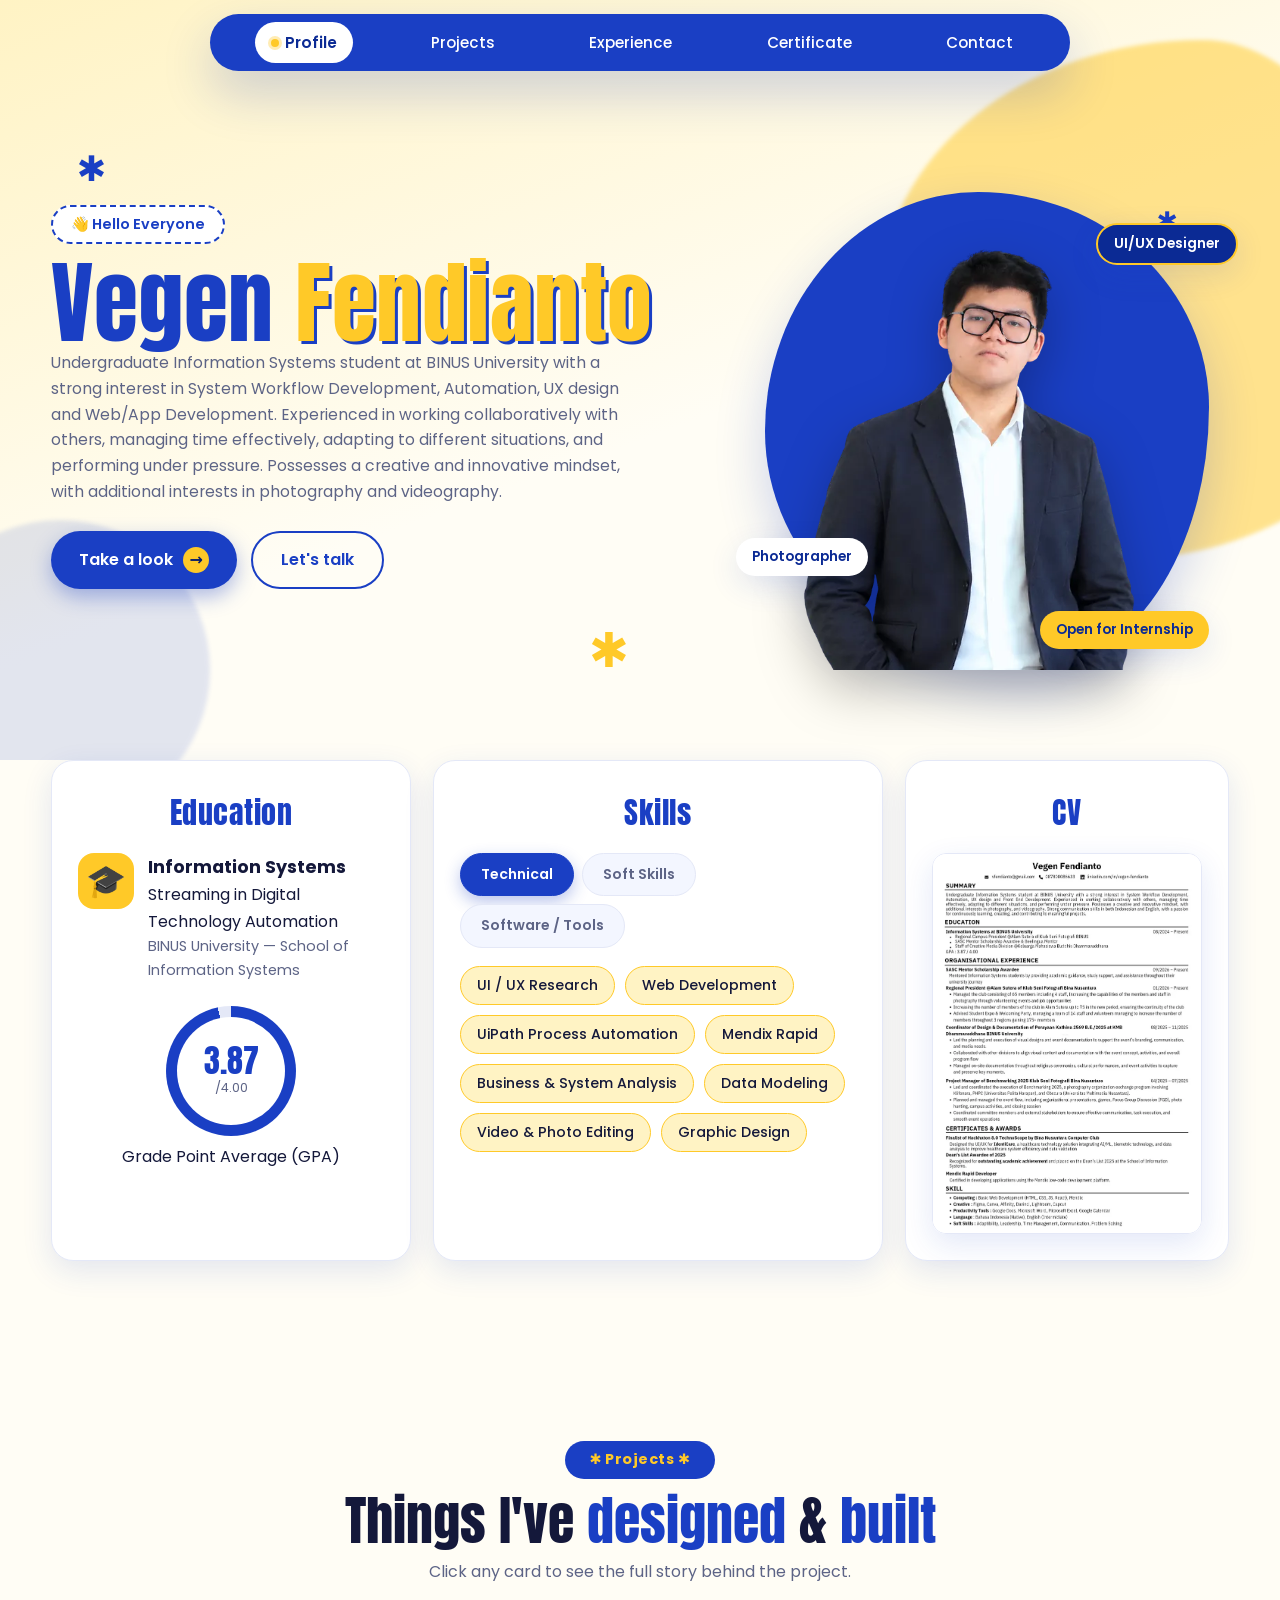
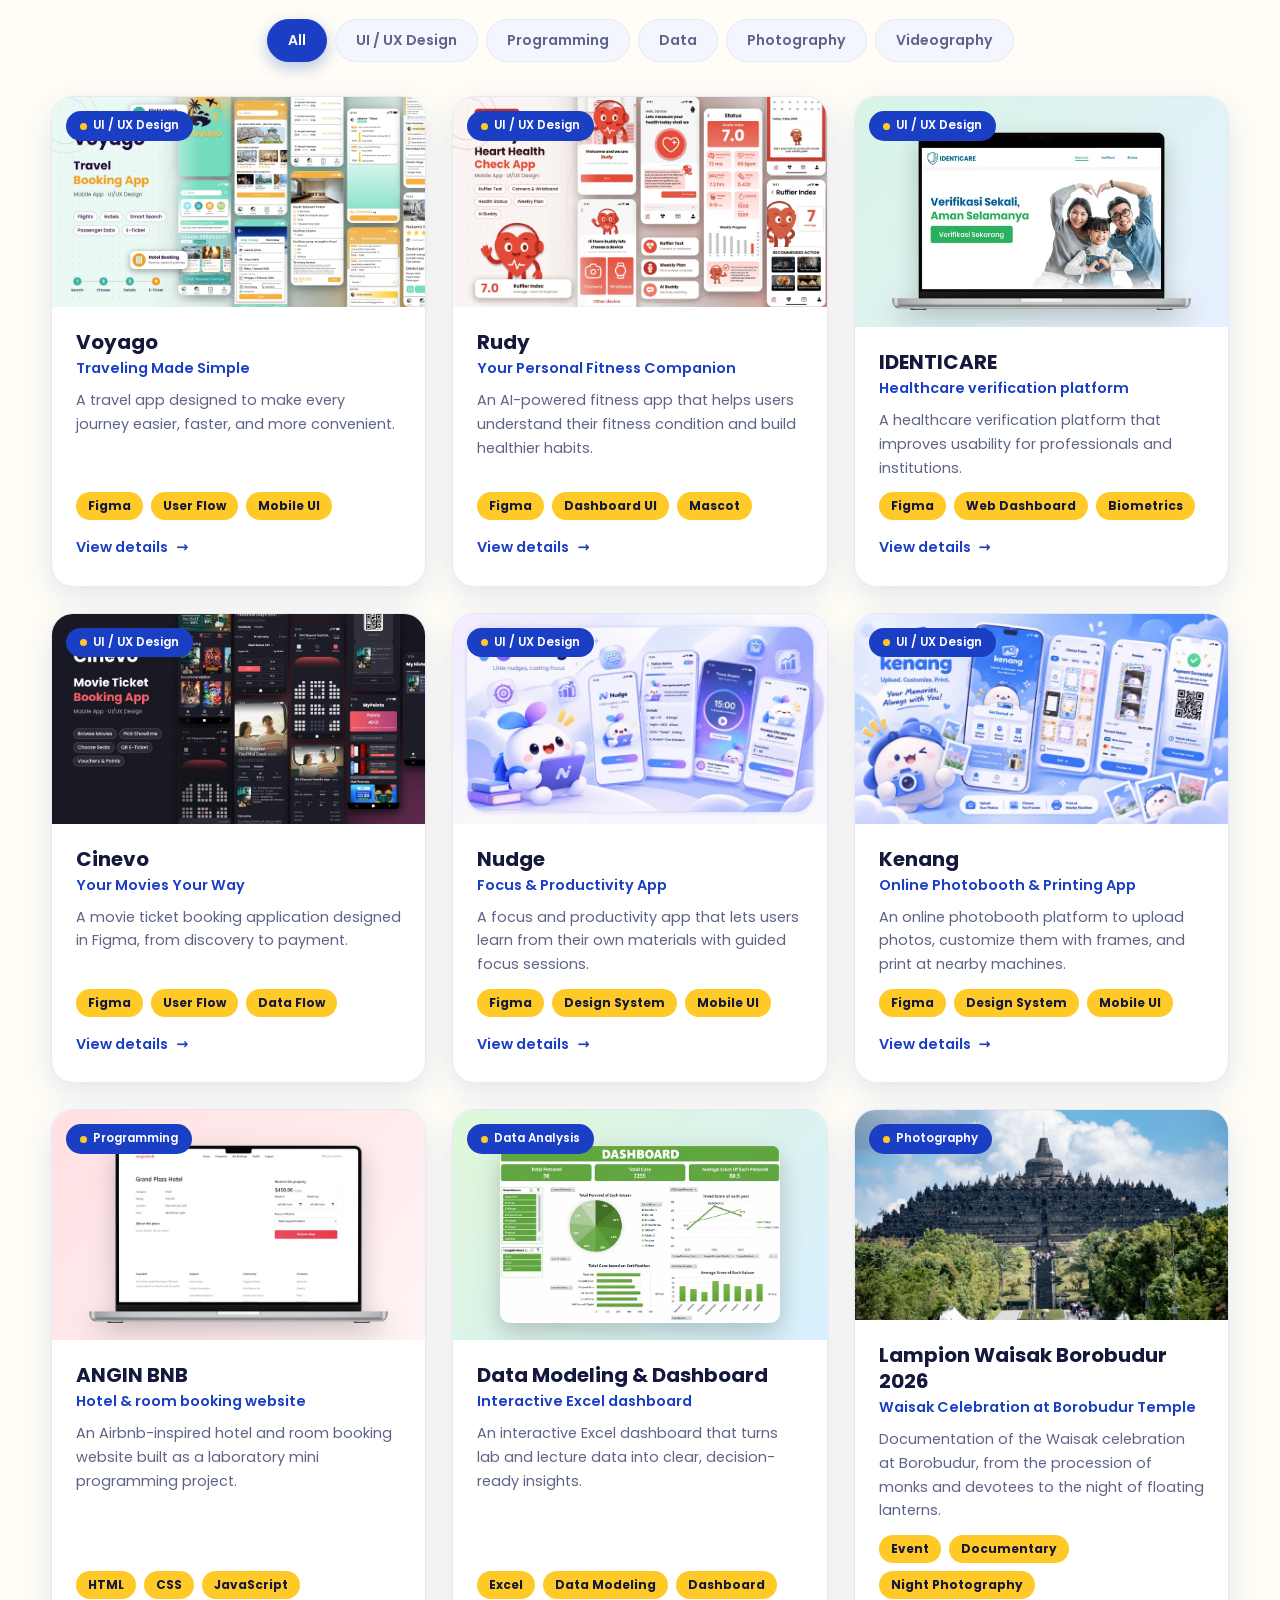
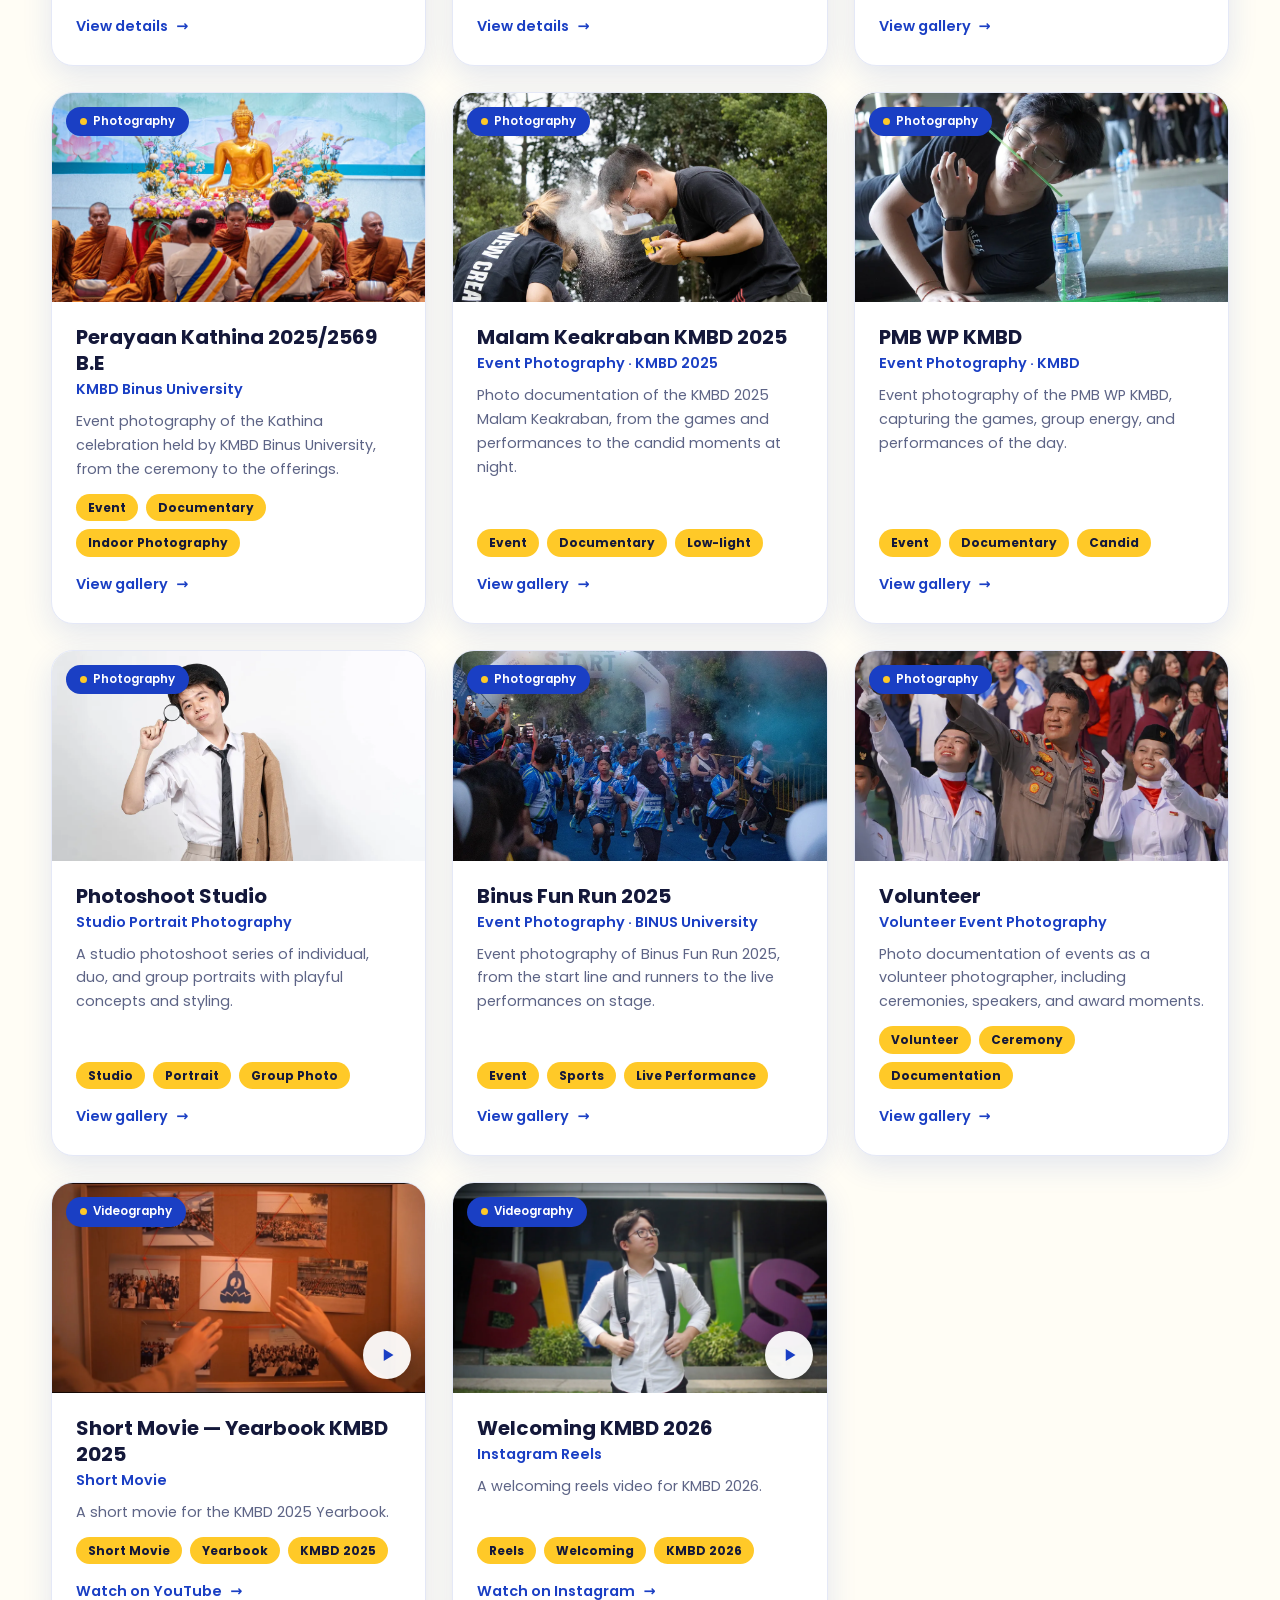
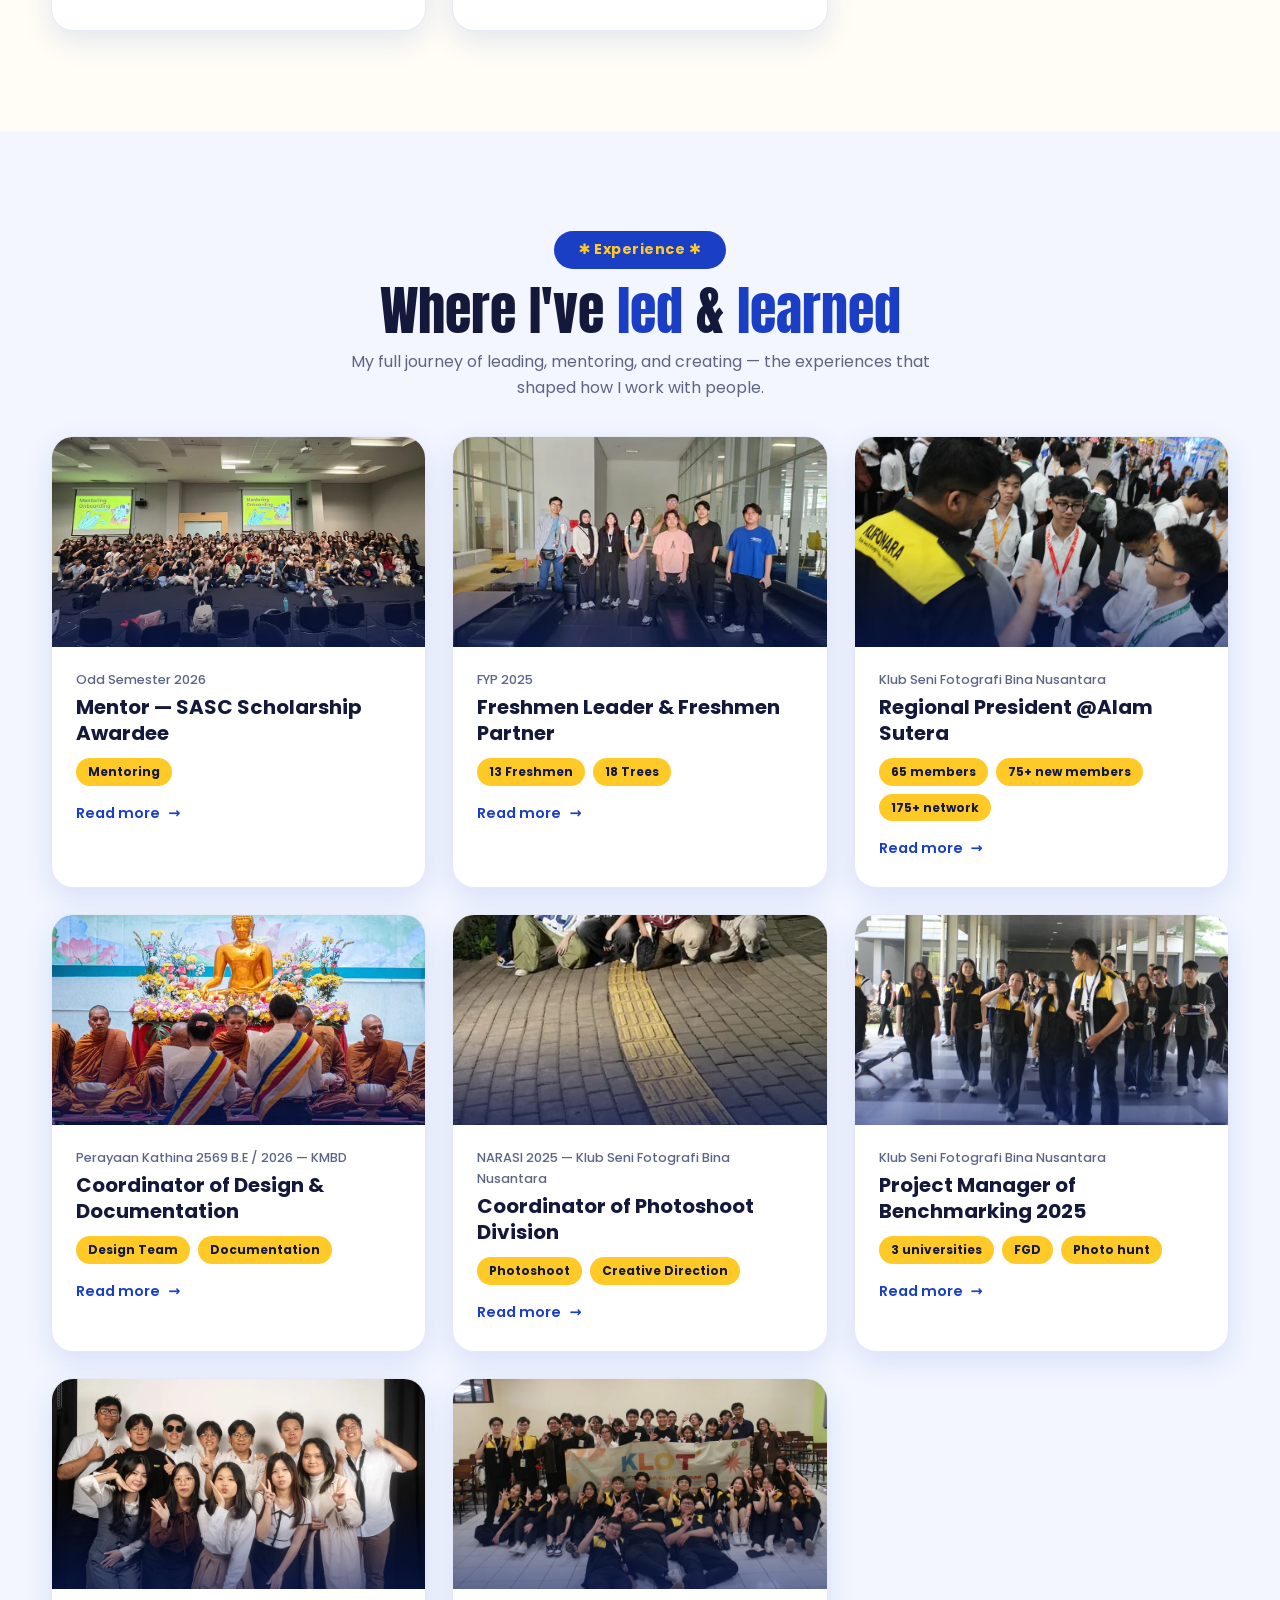
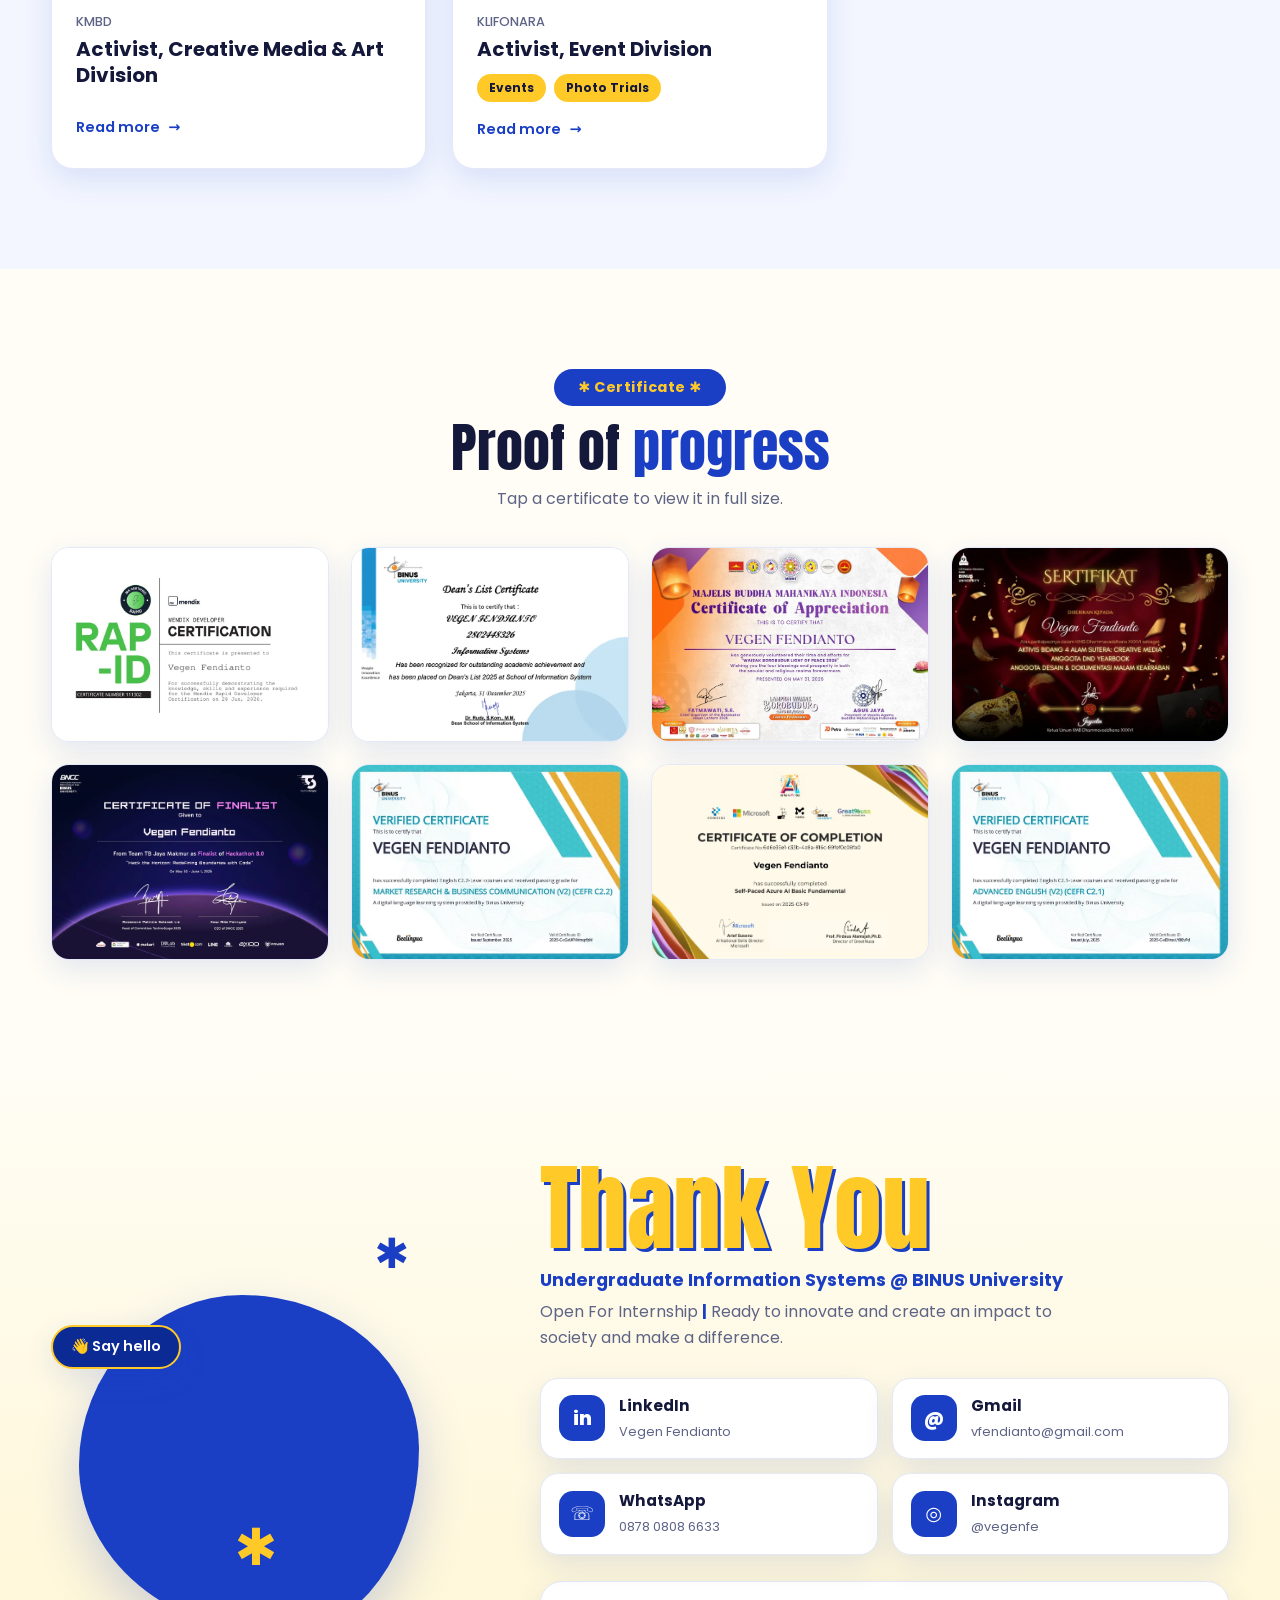
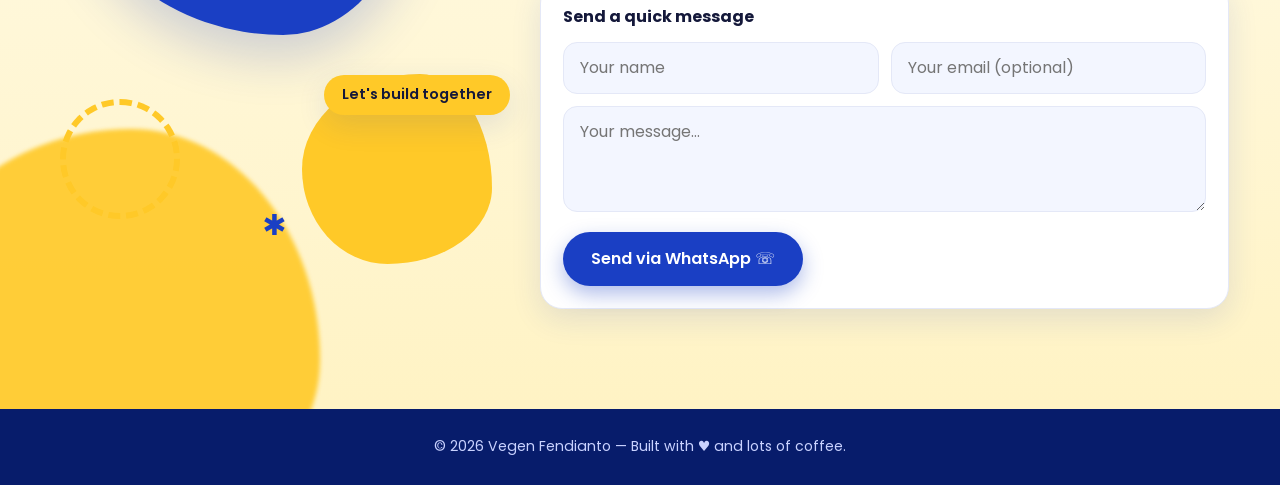
==== commit bec80192: "No More Night Mode" ====
--- a/index.html
+++ b/index.html
@@ -39,9 +39,6 @@
           <li><a href="#certificate" data-spy="certificate">Certificate</a></li>
           <li><a href="#contact" data-spy="contact">Contact</a></li>
         </ul>
-        <button class="icon-btn" id="themeBtn" aria-label="Toggle dark mode">
-          🌙
-        </button>
         <button class="burger" id="burger" aria-label="Menu">
           <span></span><span></span><span></span>
         </button>
@@ -74,15 +71,6 @@
               >
               <a href="#contact" class="btn btn-ghost">Let's talk</a>
             </div>
-            <div class="stats">
-              <div>
-                <b data-count="3.87" data-dec="2">0</b><small>GPA / 4.00</small>
-              </div>
-              <div>
-                <b data-count="8" data-suffix="+">0</b
-                ><small>Projects built</small>
-              </div>
-            </div>
           </div>
           <div class="hero-photo reveal" id="tiltPhoto">
             <div class="photo-bg"></div>
@@ -211,7 +199,7 @@
             <div class="contact-cards">
               <a
                 class="c-card"
-                href="https://www.linkedin.com/search/results/all/?keywords=Vegen%20Fendianto"
+                href="https://www.linkedin.com/in/vegen-fendianto"
                 target="_blank"
                 rel="noopener"
               >
--- a/style.css
+++ b/style.css
@@ -14,17 +14,6 @@
   --shadow-l: 0 22px 50px rgba(26, 63, 196, 0.22);
   --r: 22px;
 }
-[data-theme="dark"] {
-  --bg: #0a0f2c;
-  --bg2: #0e1538;
-  --card: #141c47;
-  --text: #eef1ff;
-  --muted: #a4acd6;
-  --line: #252f66;
-  --shadow: 0 10px 30px rgba(0, 0, 0, 0.4);
-  --shadow-l: 0 22px 50px rgba(0, 0, 0, 0.55);
-  --yellow-l: #2a2a1a;
-}
 * {
   box-sizing: border-box;
   margin: 0;
@@ -62,9 +51,6 @@
 em {
   font-style: normal;
   color: var(--blue);
-}
-[data-theme="dark"] em {
-  color: var(--yellow);
 }
 .container {
   width: min(1180px, 92%);
@@ -154,18 +140,6 @@
   background: var(--yellow);
   box-shadow: 0 0 0 3px rgba(255, 201, 40, 0.35);
 }
-.icon-btn {
-  width: 38px;
-  height: 38px;
-  border-radius: 50%;
-  background: rgba(255, 255, 255, 0.15);
-  font-size: 1.05rem;
-  transition: 0.25s;
-}
-.icon-btn:hover {
-  transform: rotate(25deg);
-  background: rgba(255, 255, 255, 0.28);
-}
 .burger {
   display: none;
   width: 38px;
@@ -230,10 +204,6 @@
   border: 2px solid var(--blue);
   color: var(--blue);
 }
-[data-theme="dark"] .btn-ghost {
-  border-color: var(--yellow);
-  color: var(--yellow);
-}
 .btn-ghost:hover {
   background: var(--blue);
   color: #fff;
@@ -334,11 +304,6 @@
   font-size: 0.9rem;
   margin-bottom: 14px;
 }
-[data-theme="dark"] .hello {
-  background: var(--card);
-  color: var(--yellow);
-  border-color: var(--yellow);
-}
 h1 {
   font-family: Anton, sans-serif;
   font-weight: 400;
@@ -347,9 +312,6 @@
   letter-spacing: 0.5px;
   color: var(--blue);
 }
-[data-theme="dark"] h1 {
-  color: #fff;
-}
 h1 em {
   color: var(--yellow) !important;
   text-shadow: 3px 3px 0 var(--blue);
@@ -361,9 +323,6 @@
 }
 .typing strong {
   color: var(--blue);
-}
-[data-theme="dark"] .typing strong {
-  color: var(--yellow);
 }
 .caret {
   display: inline-block;
@@ -410,9 +369,6 @@
   font-weight: 400;
   font-size: 1.7rem;
   color: var(--blue);
-}
-[data-theme="dark"] .stats b {
-  color: var(--yellow);
 }
 .stats small {
   font-size: 0.72rem;
@@ -507,9 +463,6 @@
   margin-bottom: 16px;
   letter-spacing: 0.5px;
 }
-[data-theme="dark"] .card-title {
-  color: var(--yellow);
-}
 .edu-body {
   display: flex;
   gap: 14px;
@@ -562,9 +515,6 @@
   font-size: 2rem;
   color: var(--blue);
   line-height: 1;
-}
-[data-theme="dark"] .ring b {
-  color: var(--yellow);
 }
 .tabs {
   display: flex;
@@ -810,9 +760,6 @@
   font-size: 0.9rem;
   margin: 2px 0 8px;
 }
-[data-theme="dark"] .p-body .tl {
-  color: var(--yellow);
-}
 .p-body p {
   color: var(--muted);
   font-size: 0.9rem;
@@ -840,9 +787,6 @@
   display: inline-flex;
   gap: 8px;
   align-items: center;
-}
-[data-theme="dark"] .more {
-  color: var(--yellow);
 }
 .more::after {
   content: "→";
@@ -1047,9 +991,6 @@
   color: var(--blue);
   margin: 10px 0 4px;
   font-size: 1.1rem;
-}
-[data-theme="dark"] .contact .sub {
-  color: var(--yellow);
 }
 .open-note {
   color: var(--muted);
@@ -1289,9 +1230,6 @@
   line-height: 1.15;
   color: var(--blue);
 }
-[data-theme="dark"] .m-body h3 {
-  color: var(--yellow);
-}
 .m-body .tl {
   font-weight: 600;
   margin: 4px 0 14px;
@@ -1608,9 +1546,6 @@
   font-size: 0.7rem;
   padding: 0;
 }
-[data-theme="dark"] .logo-tile.no-logo span {
-  color: var(--blue-d);
-}
 
 /* PHOTOGRAPHY GALLERY */
 .gal-title {
@@ -1619,9 +1554,6 @@
   font-size: 1.5rem;
   color: var(--blue);
   margin: 28px 0 12px;
-}
-[data-theme="dark"] .gal-title {
-  color: var(--yellow);
 }
 .gal-title small {
   font-family: Poppins, sans-serif;
@@ -1673,9 +1605,6 @@
   font-weight: 400;
   font-size: 1.8rem;
   color: var(--blue);
-}
-[data-theme="dark"] .empty-state h3 {
-  color: var(--yellow);
 }
 
 /* VIDEO CARDS: play button in the corner of the thumbnail */
@@ -1696,4 +1625,4 @@
 }
 .p-card:hover .p-media.vid::after {
   transform: scale(1.12);
-}
+}
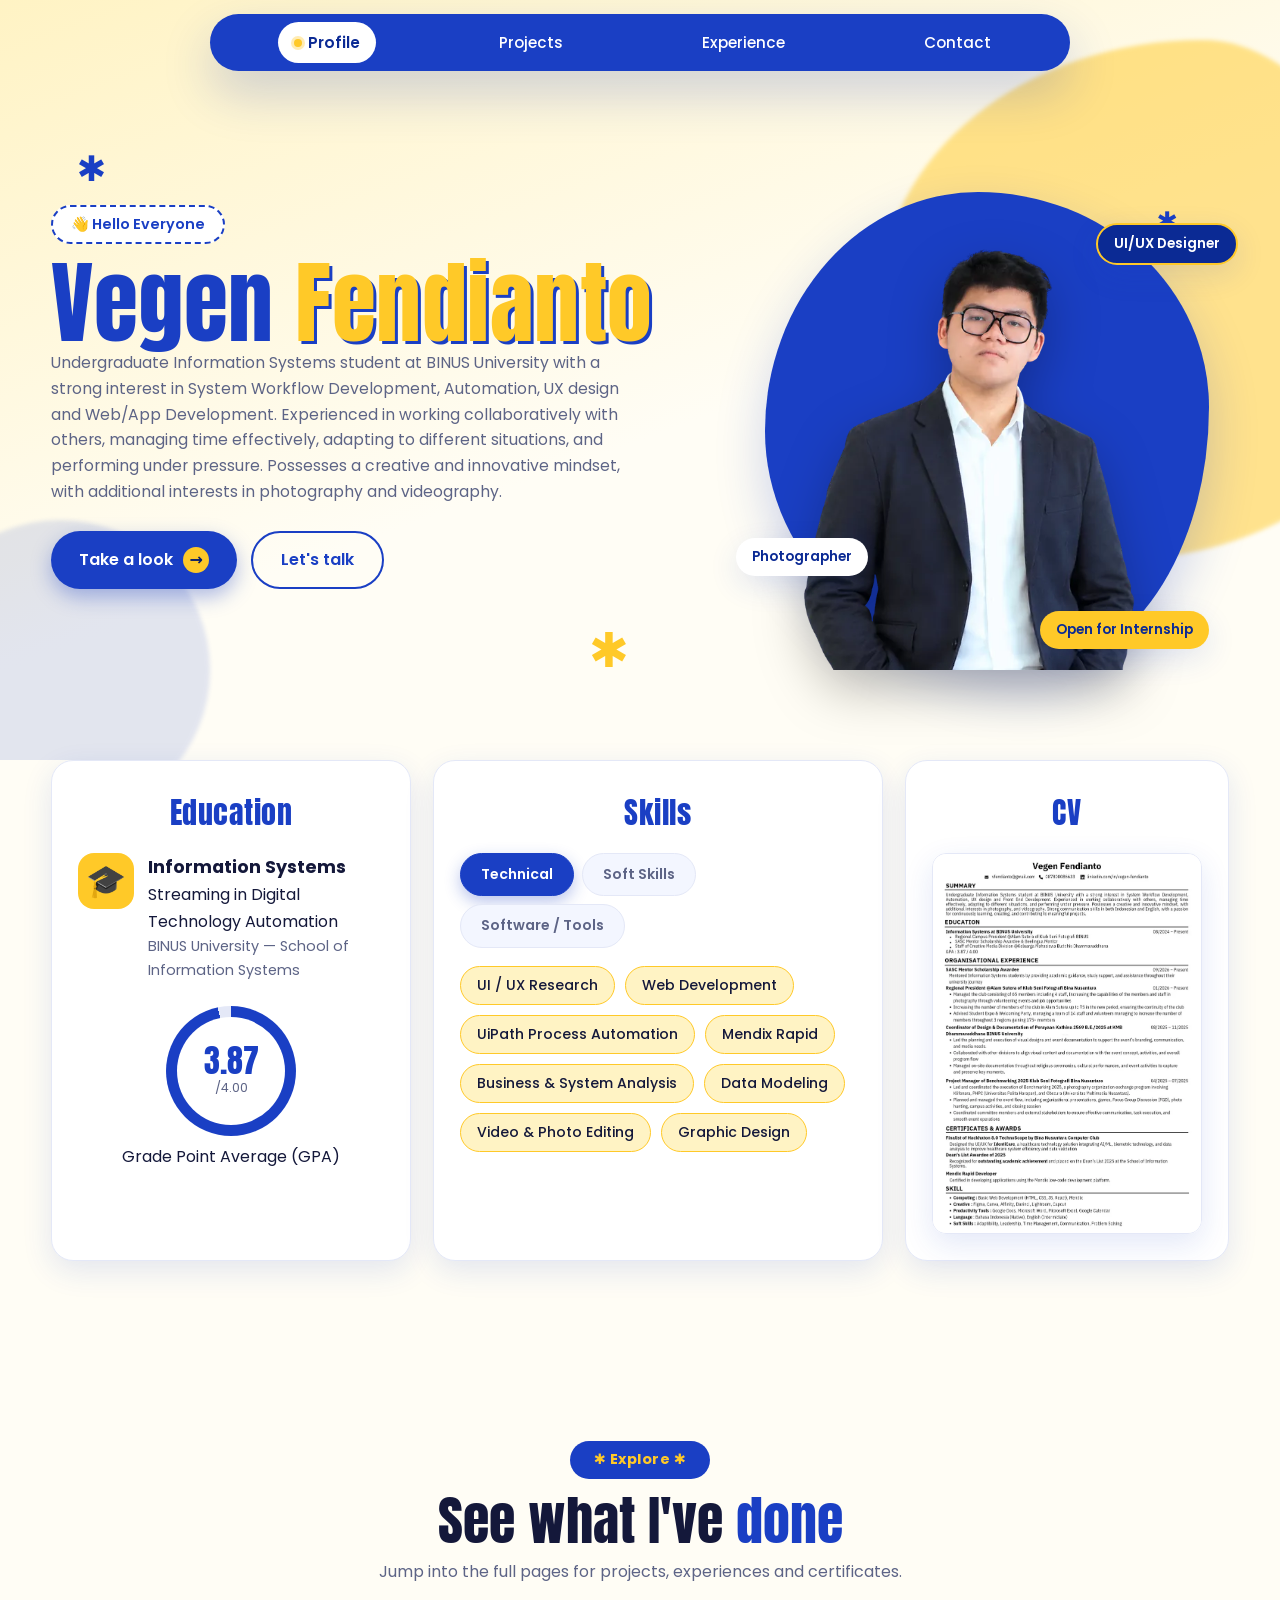
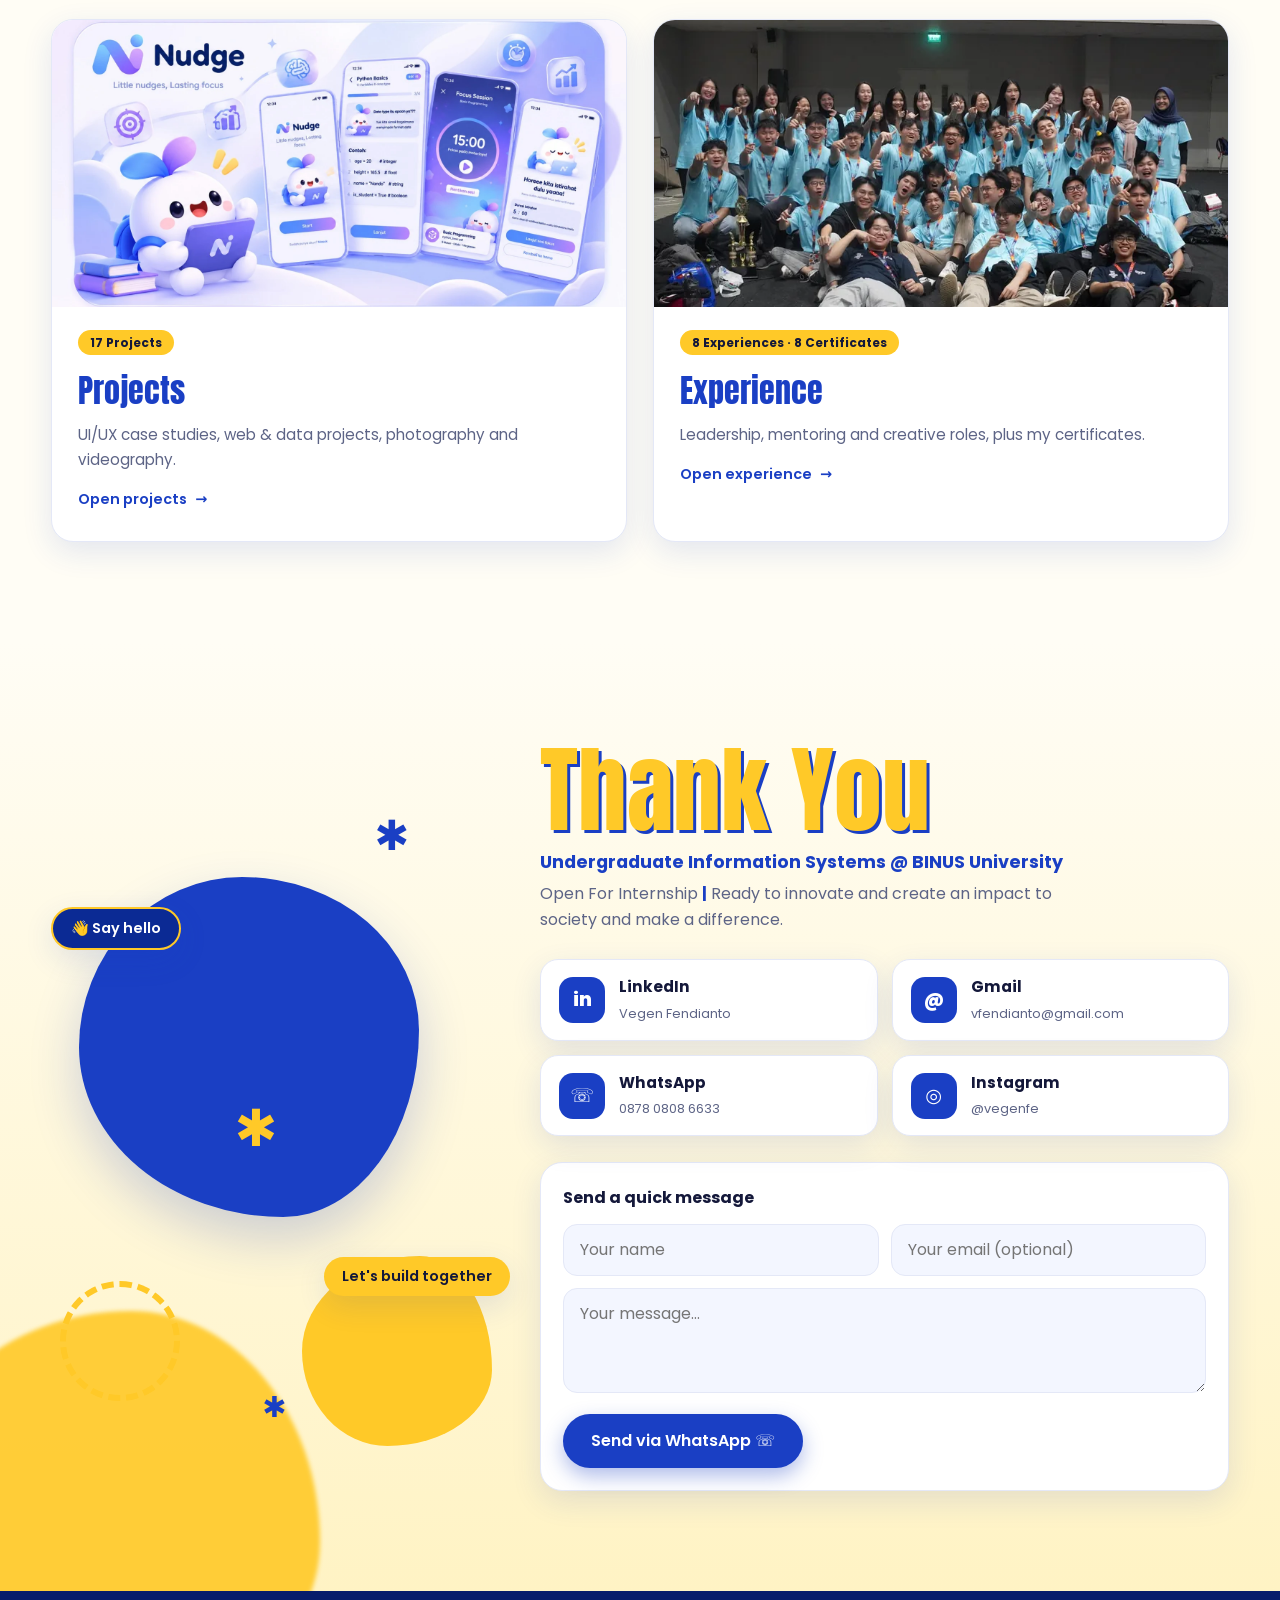
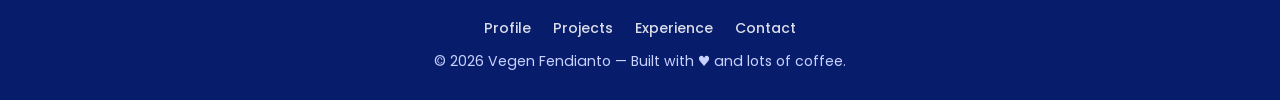
==== commit 862aa59d: "update page" ====
--- a/index.html
+++ b/index.html
@@ -4,20 +4,11 @@
     <meta charset="UTF-8" />
     <meta name="viewport" content="width=device-width, initial-scale=1" />
     <title>Vegen Fendianto — Portfolio</title>
-    <meta
-      name="description"
-      content="Portfolio of Vegen Fendianto — Information Systems student at BINUS University, UI/UX Designer & Photographer."
-    />
+    <meta name="description" content="Portfolio of Vegen Fendianto — Information Systems student at BINUS University, UI/UX Designer &amp; Photographer." />
     <meta property="og:title" content="Vegen Fendianto — Portfolio" />
-    <meta
-      property="og:description"
-      content="UI/UX Designer, Web Developer & Photographer. Open for internship."
-    />
+    <meta property="og:description" content="Portfolio of Vegen Fendianto — Information Systems student at BINUS University, UI/UX Designer &amp; Photographer." />
     <meta property="og:image" content="assets/profile/profile.webp" />
-    <link
-      rel="icon"
-      href="data:image/svg+xml,<svg xmlns='http://www.w3.org/2000/svg' viewBox='0 0 100 100'><rect width='100' height='100' rx='24' fill='%231a3fc4'/><text x='50' y='68' font-size='58' text-anchor='middle' fill='%23ffc928' font-family='Arial' font-weight='900'>V</text></svg>"
-    />
+    <link rel="icon" href="data:image/svg+xml,<svg xmlns='http://www.w3.org/2000/svg' viewBox='0 0 100 100'><rect width='100' height='100' rx='24' fill='%231a3fc4'/><text x='50' y='68' font-size='58' text-anchor='middle' fill='%23ffc928' font-family='Arial' font-weight='900'>V</text></svg>" />
     <link rel="preconnect" href="https://fonts.googleapis.com" />
     <link rel="preconnect" href="https://fonts.gstatic.com" crossorigin />
     <link
@@ -26,18 +17,16 @@
     />
     <link rel="stylesheet" href="style.css" />
   </head>
-  <body>
-    <div class="progress" id="progress"></div>
+  <body data-page="home">
 
     <!-- NAVBAR -->
     <header class="nav-wrap">
       <nav class="nav" id="nav">
         <ul class="nav-links" id="navLinks">
-          <li><a href="#profile" data-spy="profile">Profile</a></li>
-          <li><a href="#projects" data-spy="projects">Projects</a></li>
-          <li><a href="#experience" data-spy="experience">Experience</a></li>
-          <li><a href="#certificate" data-spy="certificate">Certificate</a></li>
-          <li><a href="#contact" data-spy="contact">Contact</a></li>
+          <li><a href="index.html" data-nav="home">Profile</a></li>
+          <li><a href="projects.html" data-nav="projects">Projects</a></li>
+          <li><a href="experience.html" data-nav="experience">Experience</a></li>
+          <li><a href="index.html#contact" data-nav="contact">Contact</a></li>
         </ul>
         <button class="burger" id="burger" aria-label="Menu">
           <span></span><span></span><span></span>
@@ -53,7 +42,7 @@
         <span class="star s1">✱</span><span class="star s2">✱</span
         ><span class="star s3">✱</span>
         <div class="container hero-grid">
-          <div class="hero-text reveal">
+          <div class="hero-text">
             <span class="hello">👋 Hello Everyone</span>
             <h1>Vegen <em>Fendianto</em></h1>
             <p class="lead">
@@ -66,13 +55,13 @@
               photography and videography.
             </p>
             <div class="hero-cta">
-              <a href="#projects" class="btn btn-primary"
+              <a href="projects.html" class="btn btn-primary"
                 >Take a look <span>→</span></a
               >
               <a href="#contact" class="btn btn-ghost">Let's talk</a>
             </div>
           </div>
-          <div class="hero-photo reveal" id="tiltPhoto">
+          <div class="hero-photo" id="tiltPhoto">
             <div class="photo-bg"></div>
             <img src="assets/profile/profile.webp" alt="Vegen Fendianto" />
             <span class="badge bd1">UI/UX Designer</span>
@@ -83,9 +72,9 @@
       </section>
 
       <!-- ABOUT: education / skills / CV -->
-      <section class="about">
+      <section class="about" id="about">
         <div class="container about-grid">
-          <article class="card edu reveal">
+          <article class="card edu">
             <h3 class="card-title">Education</h3>
             <div class="edu-body">
               <div class="edu-icon">🎓</div>
@@ -105,7 +94,7 @@
             </div>
           </article>
 
-          <article class="card skills reveal">
+          <article class="card skills">
             <h3 class="card-title">Skills</h3>
             <div class="tabs" id="skillTabs">
               <button class="tab active" data-skill="tech">Technical</button>
@@ -115,7 +104,7 @@
             <div class="chips" id="skillChips"></div>
           </article>
 
-          <article class="card cv reveal">
+          <article class="card cv">
             <h3 class="card-title">CV</h3>
             <button class="cv-thumb" id="cvOpen" aria-label="Open CV preview">
               <img src="assets/cv/cv.webp" alt="CV preview" loading="lazy" />
@@ -125,50 +114,34 @@
         </div>
       </section>
 
-      <!-- ============ PROJECTS ============ -->
-      <section id="projects" class="section">
+      <!-- ============ EXPLORE ============ -->
+      <section class="section" id="explore">
         <div class="container">
-          <header class="sec-head reveal">
-            <span class="pill">✱ Projects ✱</span>
-            <h2>Things I've <em>designed</em> &amp; <em>built</em></h2>
-            <p>Click any card to see the full story behind the project.</p>
+          <header class="sec-head">
+            <span class="pill">✱ Explore ✱</span>
+            <h2>See what I've <em>done</em></h2>
+            <p>Jump into the full pages for projects, experiences and certificates.</p>
           </header>
-          <div class="tabs center reveal" id="projTabs">
-            <button class="tab active" data-f="all">All</button>
-            <button class="tab" data-f="uiux">UI / UX Design</button>
-            <button class="tab" data-f="code">Programming</button>
-            <button class="tab" data-f="data">Data</button>
-            <button class="tab" data-f="photo">Photography</button>
-            <button class="tab" data-f="video">Videography</button>
-          </div>
-          <div class="grid" id="projGrid"></div>
-        </div>
-      </section>
-
-      <!-- ============ EXPERIENCE ============ -->
-      <section id="experience" class="section alt">
-        <div class="container">
-          <header class="sec-head reveal">
-            <span class="pill">✱ Experience ✱</span>
-            <h2>Where I've <em>led</em> &amp; <em>learned</em></h2>
-            <p>
-              My full journey of leading, mentoring, and creating — the
-              experiences that shaped how I work with people.
-            </p>
-          </header>
-          <div class="grid exp-grid" id="expGrid"></div>
-        </div>
-      </section>
-
-      <!-- ============ CERTIFICATE ============ -->
-      <section id="certificate" class="section">
-        <div class="container">
-          <header class="sec-head reveal">
-            <span class="pill">✱ Certificate ✱</span>
-            <h2>Proof of <em>progress</em></h2>
-            <p>Tap a certificate to view it in full size.</p>
-          </header>
-          <div class="cert-grid" id="certGrid"></div>
+          <div class="explore-grid">
+            <a class="explore-card" href="projects.html">
+              <div class="ex-img"><img src="assets/projects/nudge/cover.webp" alt="Projects preview" loading="lazy" /></div>
+              <div class="ex-body">
+                <span class="metric" id="exProjects">Projects</span>
+                <h3>Projects</h3>
+                <p>UI/UX case studies, web &amp; data projects, photography and videography.</p>
+                <span class="more">Open projects</span>
+              </div>
+            </a>
+            <a class="explore-card" href="experience.html">
+              <div class="ex-img"><img src="assets/experience/fyp/2.webp" alt="Experience preview" loading="lazy" /></div>
+              <div class="ex-body">
+                <span class="metric" id="exExperience">Experience</span>
+                <h3>Experience</h3>
+                <p>Leadership, mentoring and creative roles, plus my certificates.</p>
+                <span class="more">Open experience</span>
+              </div>
+            </a>
+          </div>
         </div>
       </section>
 
@@ -176,7 +149,7 @@
       <section id="contact" class="contact">
         <div class="blob b3"></div>
         <div class="container contact-grid">
-          <div class="contact-img reveal" aria-hidden="true">
+          <div class="contact-img" aria-hidden="true">
             <div class="deco-blob d1"></div>
             <div class="deco-blob d2"></div>
             <div class="deco-ring"></div>
@@ -186,7 +159,7 @@
             <span class="deco-chip dc1">👋 Say hello</span>
             <span class="deco-chip dc2">Let's build together</span>
           </div>
-          <div class="contact-body reveal">
+          <div class="contact-body">
             <h2>Thank <em>You</em></h2>
             <p class="sub">
               Undergraduate Information Systems @ BINUS University
@@ -265,7 +238,13 @@
     </main>
 
     <footer class="footer">
-      © <span id="yr"></span> Vegen Fendianto — Built with ♥ and lots of coffee.
+      <div class="foot-links">
+        <a href="index.html">Profile</a>
+        <a href="projects.html">Projects</a>
+        <a href="experience.html">Experience</a>
+        <a href="index.html#contact">Contact</a>
+      </div>
+      <p>© <span id="yr"></span> Vegen Fendianto — Built with ♥ and lots of coffee.</p>
     </footer>
     <button class="to-top" id="toTop" aria-label="Back to top">↑</button>
     <div class="toast" id="toast"></div>
@@ -291,4 +270,4 @@
 
     <script src="script.js"></script>
   </body>
-</html>+</html>
--- a/style.css
+++ b/style.css
@@ -61,15 +61,6 @@
   font-size: 0.9rem;
 }
 
-.progress {
-  position: fixed;
-  top: 0;
-  left: 0;
-  height: 4px;
-  width: 0;
-  background: linear-gradient(90deg, var(--yellow), var(--blue));
-  z-index: 200;
-}
 
 /* NAV */
 .nav-wrap {
@@ -561,23 +552,12 @@
   border-radius: 999px;
   font-size: 0.88rem;
   font-weight: 500;
-  animation: pop 0.4s both;
   transition: 0.2s;
 }
 .chip:hover {
   background: var(--yellow);
   transform: scale(1.07) rotate(-2deg);
   color: #14183a;
-}
-@keyframes pop {
-  from {
-    opacity: 0;
-    transform: scale(0.6);
-  }
-  to {
-    opacity: 1;
-    transform: none;
-  }
 }
 .cv-thumb {
   position: relative;
@@ -665,22 +645,11 @@
   transition:
     transform 0.3s,
     box-shadow 0.3s;
-  animation: rise 0.6s both;
   position: relative;
 }
 .p-card:hover {
   transform: translateY(-10px);
   box-shadow: var(--shadow-l);
-}
-@keyframes rise {
-  from {
-    opacity: 0;
-    transform: translateY(30px);
-  }
-  to {
-    opacity: 1;
-    transform: none;
-  }
 }
 .p-media {
   position: relative;
@@ -1333,18 +1302,6 @@
   transform: translateY(-50%);
 }
 
-/* REVEAL */
-.reveal {
-  opacity: 0;
-  transform: translateY(40px);
-  transition:
-    opacity 0.8s,
-    transform 0.8s;
-}
-.reveal.in {
-  opacity: 1;
-  transform: none;
-}
 
 /* RESPONSIVE */
 @media (max-width: 980px) {
@@ -1442,10 +1399,6 @@
     animation: none !important;
     transition: none !important;
   }
-  .reveal {
-    opacity: 1;
-    transform: none;
-  }
 }
 
 /* LOGO GRID (Software / Tools) */
@@ -1466,7 +1419,6 @@
   place-items: center;
   padding: 12px;
   box-shadow: 0 4px 12px rgba(26, 63, 196, 0.08);
-  animation: pop 0.45s both;
   transition: 0.3s;
   overflow: hidden;
   cursor: default;
@@ -1625,4 +1577,140 @@
 }
 .p-card:hover .p-media.vid::after {
   transform: scale(1.12);
-}+}
+/* ===== PAGE HEADERS (Projects / Experience) ===== */
+.page-hero {
+  position: relative;
+  padding: 150px 0 40px;
+  text-align: center;
+  background: linear-gradient(160deg, var(--yellow-l), var(--bg) 65%);
+  overflow: hidden;
+}
+.page-hero .blob.b1 {
+  top: -120px;
+  right: -140px;
+  width: 420px;
+  height: 420px;
+}
+.page-hero .container {
+  position: relative;
+  z-index: 2;
+}
+.page-hero h1 {
+  font-size: clamp(2.6rem, 6.5vw, 4.4rem);
+  margin: 6px 0 8px;
+}
+.page-hero p {
+  color: var(--muted);
+  max-width: 620px;
+  margin: 0 auto;
+}
+.section.tight {
+  padding: 40px 0 90px;
+}
+.subnav {
+  display: inline-flex;
+  gap: 8px;
+  margin-top: 22px;
+  background: var(--card);
+  padding: 6px;
+  border-radius: 999px;
+  box-shadow: var(--shadow);
+  border: 1px solid var(--line);
+}
+.subnav a {
+  padding: 8px 22px;
+  border-radius: 999px;
+  font-weight: 600;
+  font-size: 0.9rem;
+  color: var(--muted);
+  transition: 0.25s;
+}
+.subnav a:hover {
+  background: var(--blue);
+  color: #fff;
+}
+
+/* ===== EXPLORE CARDS (home) ===== */
+.explore-grid {
+  display: grid;
+  grid-template-columns: repeat(2, 1fr);
+  gap: 26px;
+}
+.explore-card {
+  display: flex;
+  flex-direction: column;
+  background: var(--card);
+  border-radius: var(--r);
+  overflow: hidden;
+  box-shadow: var(--shadow);
+  border: 1px solid var(--line);
+  transition:
+    transform 0.3s,
+    box-shadow 0.3s;
+}
+.explore-card:hover {
+  transform: translateY(-8px);
+  box-shadow: var(--shadow-l);
+}
+.ex-img {
+  aspect-ratio: 16/8;
+  overflow: hidden;
+  background: var(--bg2);
+}
+.ex-img img {
+  width: 100%;
+  height: 100%;
+  object-fit: cover;
+  transition: transform 0.5s;
+}
+.explore-card:hover .ex-img img {
+  transform: scale(1.05);
+}
+.ex-body {
+  padding: 22px 26px 28px;
+}
+.ex-body h3 {
+  font-family: Anton, sans-serif;
+  font-weight: 400;
+  font-size: 2rem;
+  color: var(--blue);
+  margin: 10px 0 4px;
+}
+.ex-body p {
+  color: var(--muted);
+  font-size: 0.95rem;
+}
+.explore-card:hover .more::after {
+  transform: translateX(6px);
+}
+
+/* ===== FOOTER LINKS ===== */
+.foot-links {
+  display: flex;
+  gap: 22px;
+  justify-content: center;
+  flex-wrap: wrap;
+  margin-bottom: 10px;
+}
+.foot-links a {
+  color: #fff;
+  font-weight: 500;
+  opacity: 0.85;
+  transition: 0.25s;
+}
+.foot-links a:hover {
+  opacity: 1;
+  color: var(--yellow);
+}
+@media (max-width: 760px) {
+  .explore-grid {
+    grid-template-columns: 1fr;
+  }
+  .burger {
+    margin-left: auto;
+  }
+  .page-hero {
+    padding-top: 130px;
+  }
+}
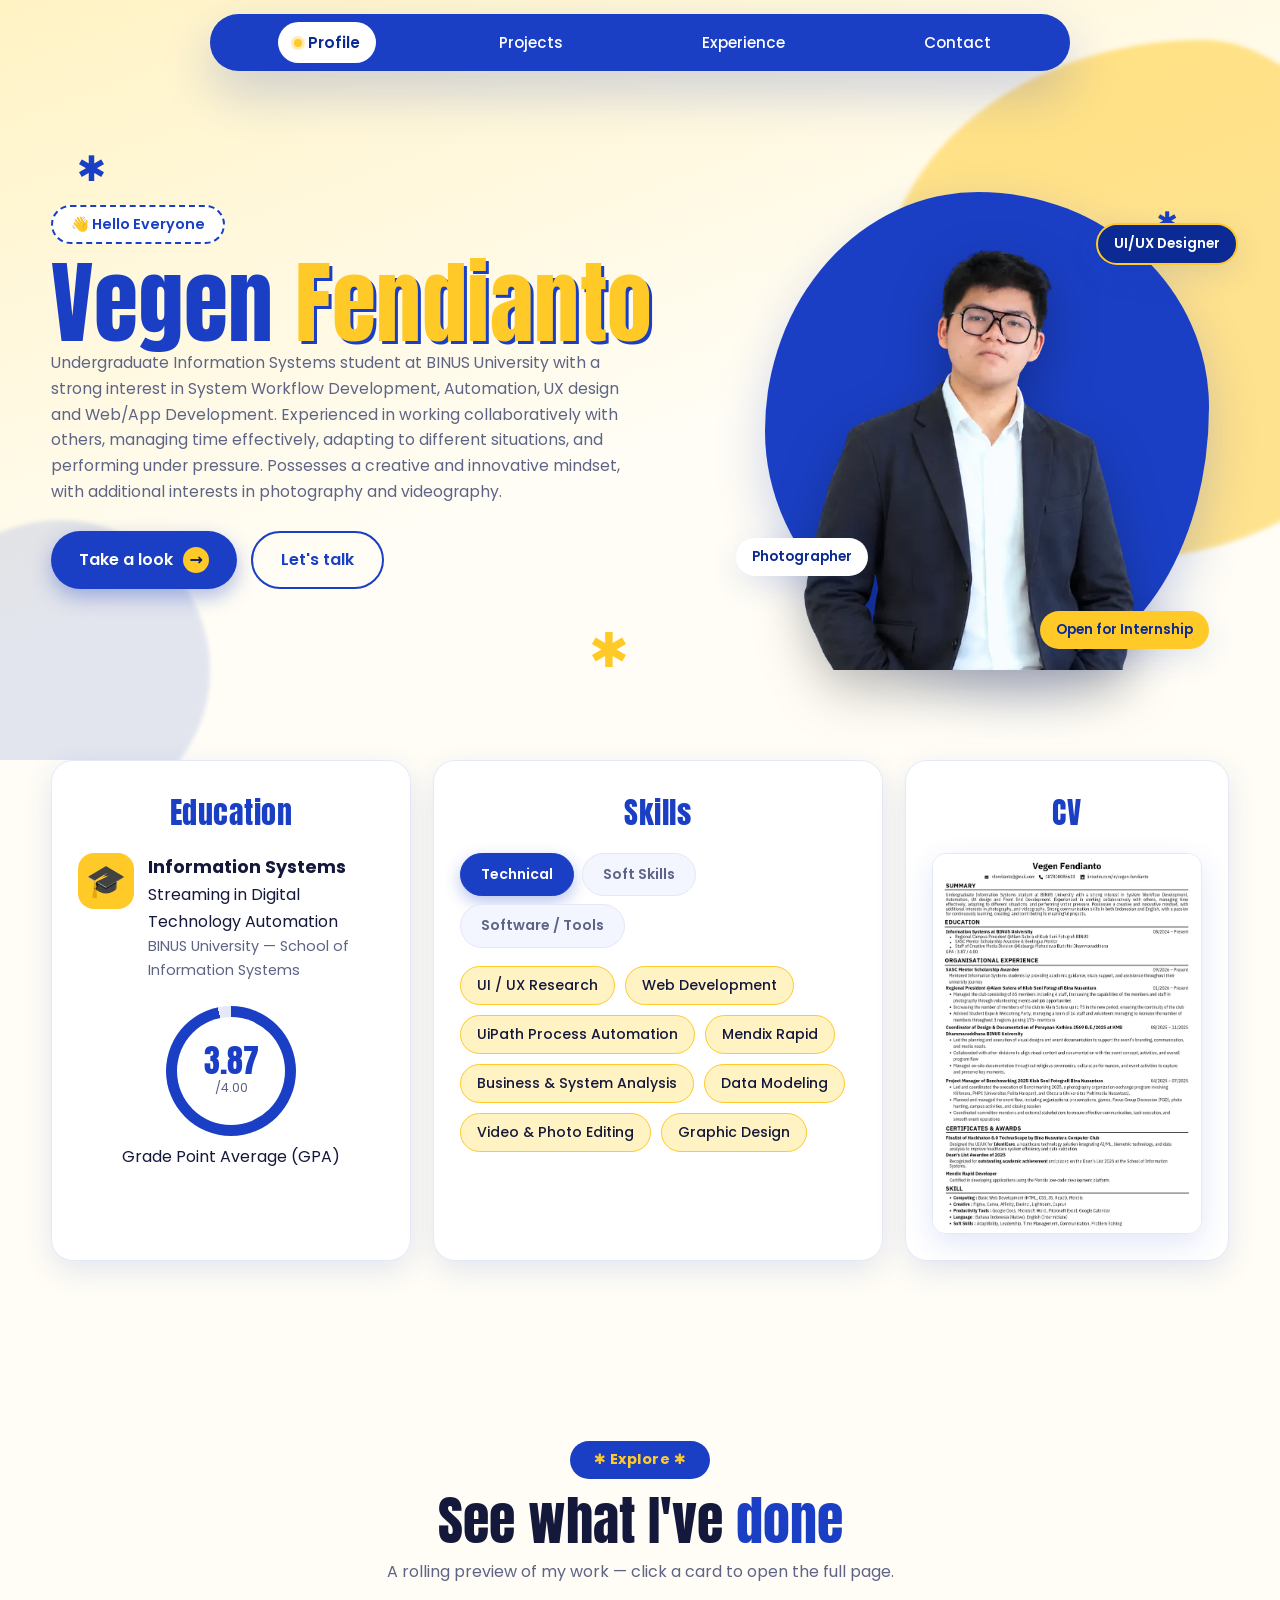
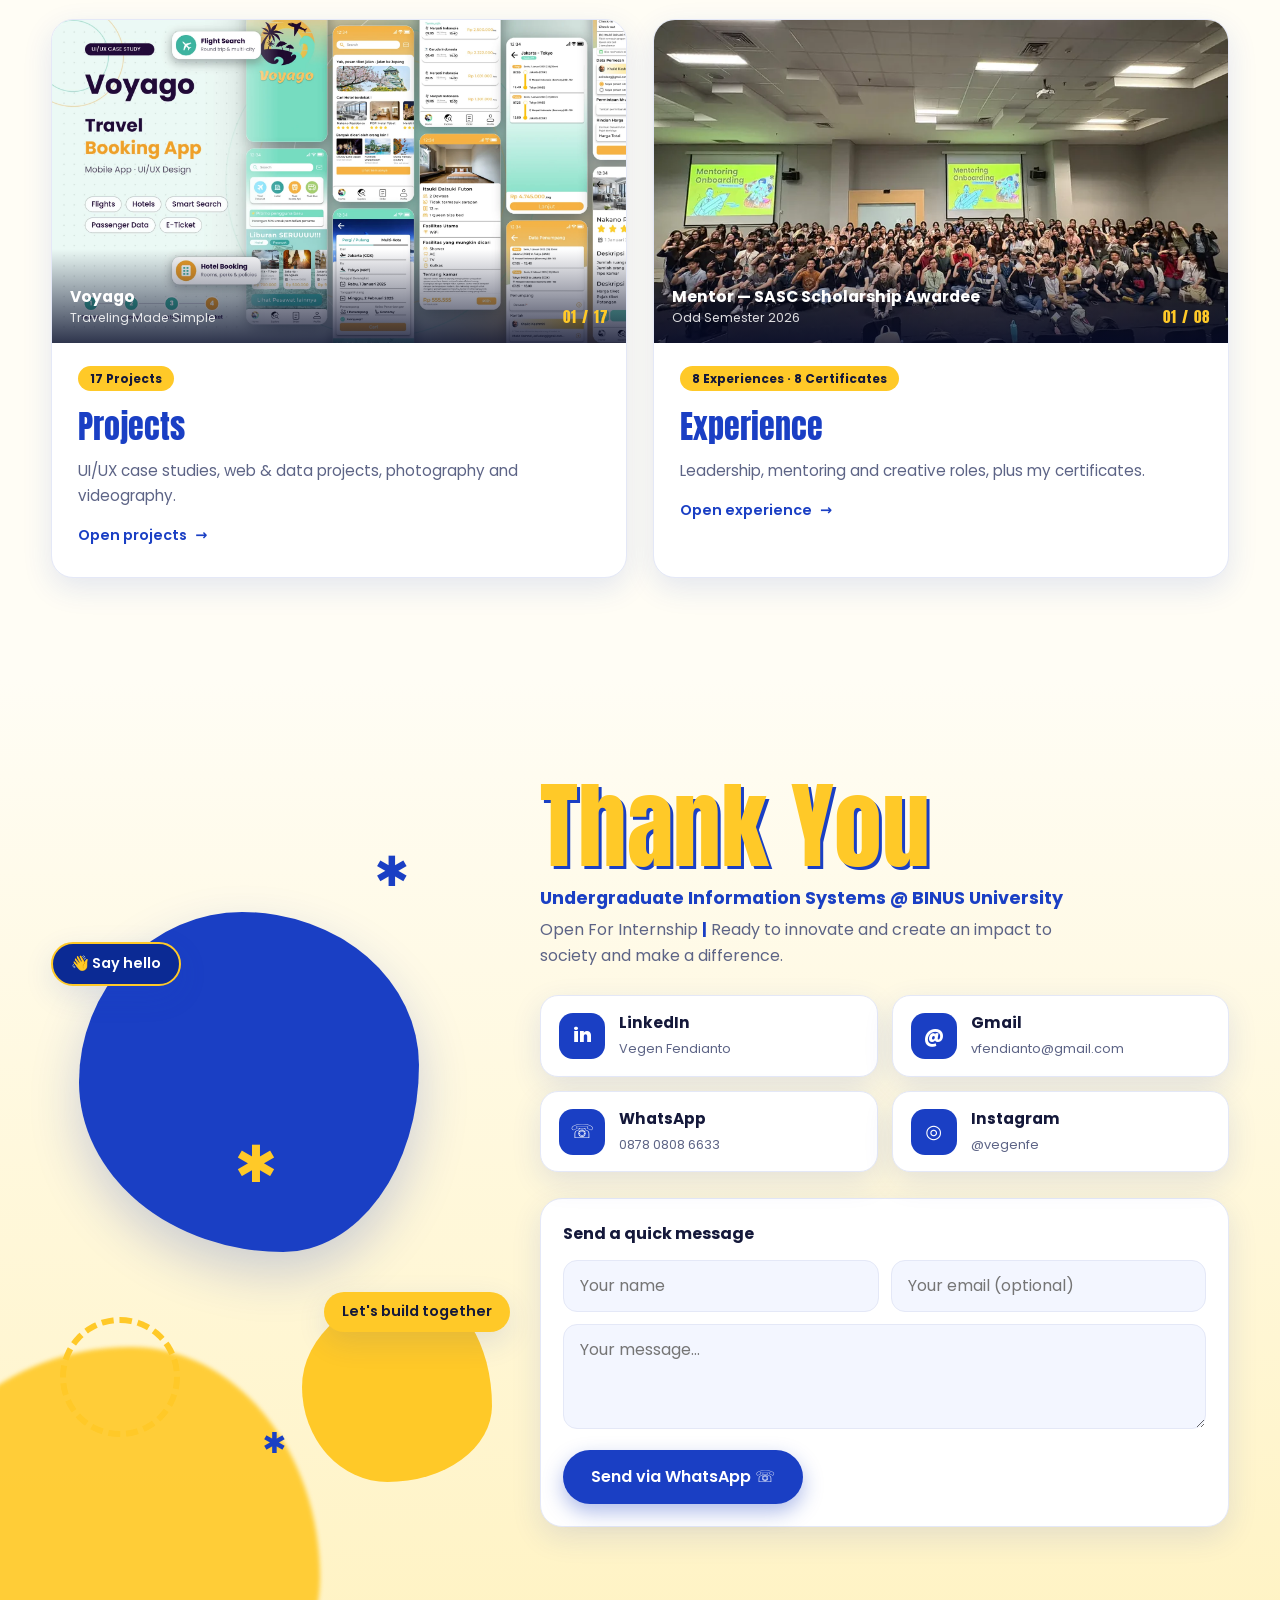
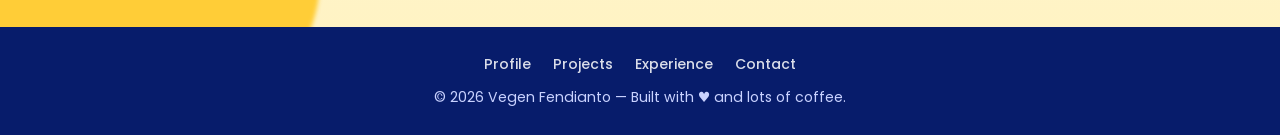
==== commit 36b0c7a7: "link" ====
--- a/index.html
+++ b/index.html
@@ -120,27 +120,43 @@
           <header class="sec-head">
             <span class="pill">✱ Explore ✱</span>
             <h2>See what I've <em>done</em></h2>
-            <p>Jump into the full pages for projects, experiences and certificates.</p>
+            <p>A rolling preview of my work — click a card to open the full page.</p>
           </header>
           <div class="explore-grid">
-            <a class="explore-card" href="projects.html">
-              <div class="ex-img"><img src="assets/projects/nudge/cover.webp" alt="Projects preview" loading="lazy" /></div>
+            <article class="explore-card" data-feed="projects">
+              <div class="ex-img">
+                <div class="ex-slides"></div>
+                <div class="ex-cap">
+                  <div><b class="ex-title"></b><small class="ex-sub"></small></div>
+                  <span class="ex-count"></span>
+                </div>
+                <button class="ex-nav ex-prev" aria-label="Previous">‹</button>
+                <button class="ex-nav ex-next" aria-label="Next">›</button>
+              </div>
               <div class="ex-body">
                 <span class="metric" id="exProjects">Projects</span>
                 <h3>Projects</h3>
                 <p>UI/UX case studies, web &amp; data projects, photography and videography.</p>
-                <span class="more">Open projects</span>
-              </div>
-            </a>
-            <a class="explore-card" href="experience.html">
-              <div class="ex-img"><img src="assets/experience/fyp/2.webp" alt="Experience preview" loading="lazy" /></div>
+                <a class="more ex-link" href="projects.html">Open projects</a>
+              </div>
+            </article>
+            <article class="explore-card" data-feed="experience">
+              <div class="ex-img">
+                <div class="ex-slides"></div>
+                <div class="ex-cap">
+                  <div><b class="ex-title"></b><small class="ex-sub"></small></div>
+                  <span class="ex-count"></span>
+                </div>
+                <button class="ex-nav ex-prev" aria-label="Previous">‹</button>
+                <button class="ex-nav ex-next" aria-label="Next">›</button>
+              </div>
               <div class="ex-body">
                 <span class="metric" id="exExperience">Experience</span>
                 <h3>Experience</h3>
                 <p>Leadership, mentoring and creative roles, plus my certificates.</p>
-                <span class="more">Open experience</span>
-              </div>
-            </a>
+                <a class="more ex-link" href="experience.html">Open experience</a>
+              </div>
+            </article>
           </div>
         </div>
       </section>
--- a/style.css
+++ b/style.css
@@ -1638,6 +1638,7 @@
   gap: 26px;
 }
 .explore-card {
+  position: relative;
   display: flex;
   flex-direction: column;
   background: var(--card);
@@ -1654,18 +1655,10 @@
   box-shadow: var(--shadow-l);
 }
 .ex-img {
-  aspect-ratio: 16/8;
+  position: relative;
+  aspect-ratio: 16 / 9;
   overflow: hidden;
   background: var(--bg2);
-}
-.ex-img img {
-  width: 100%;
-  height: 100%;
-  object-fit: cover;
-  transition: transform 0.5s;
-}
-.explore-card:hover .ex-img img {
-  transform: scale(1.05);
 }
 .ex-body {
   padding: 22px 26px 28px;
@@ -1714,3 +1707,387 @@
     padding-top: 130px;
   }
 }
+
+/* ===== PHOTOGRAPHY & VIDEOGRAPHY (its own dark section + slideshow) ===== */
+.media-section {
+  position: relative;
+  padding: 90px 0 100px;
+  background: linear-gradient(160deg, #0a1450, #071c6b 55%, #0b2a94);
+  color: #fff;
+  overflow: hidden;
+}
+.media-section::before {
+  content: "";
+  position: absolute;
+  width: 540px;
+  height: 540px;
+  right: -170px;
+  top: -170px;
+  border-radius: 50%;
+  background: radial-gradient(circle, rgba(255, 201, 40, 0.35), transparent 70%);
+}
+.media-section .container {
+  position: relative;
+  z-index: 2;
+}
+.media-section .pill {
+  background: var(--yellow);
+  color: var(--blue-dd);
+}
+.media-section .sec-head h2 {
+  color: #fff;
+}
+.media-section .sec-head h2 em {
+  color: var(--yellow);
+}
+.media-section .sec-head p {
+  color: #c9d2ff;
+}
+.media-section .tab {
+  background: rgba(255, 255, 255, 0.08);
+  color: #d7ddff;
+  border-color: rgba(255, 255, 255, 0.18);
+}
+.media-section .tab:hover {
+  color: #fff;
+}
+.media-section .tab.active {
+  background: var(--yellow);
+  color: #14183a;
+  border-color: var(--yellow);
+  box-shadow: 0 6px 16px rgba(255, 201, 40, 0.3);
+}
+
+.slideshow {
+  position: relative;
+  border-radius: 26px;
+  overflow: hidden;
+  aspect-ratio: 16 / 8;
+  background: #050a28;
+  box-shadow: 0 30px 60px rgba(0, 0, 0, 0.45);
+  touch-action: pan-y;
+  outline: none;
+}
+.slideshow:focus-visible {
+  box-shadow:
+    0 0 0 3px var(--yellow),
+    0 30px 60px rgba(0, 0, 0, 0.45);
+}
+.slides {
+  position: absolute;
+  inset: 0;
+}
+.slide {
+  position: absolute;
+  inset: 0;
+  opacity: 0;
+  visibility: hidden;
+  transition:
+    opacity 0.9s ease,
+    visibility 0.9s;
+}
+.slide.active {
+  opacity: 1;
+  visibility: visible;
+}
+.slide > img {
+  width: 100%;
+  height: 100%;
+  object-fit: cover;
+  transform: scale(1.03);
+  transition: transform 7s ease-out;
+  user-select: none;
+  -webkit-user-drag: none;
+}
+.slide.active > img {
+  transform: scale(1.1);
+}
+.slide::after {
+  content: "";
+  position: absolute;
+  inset: 0;
+  background: linear-gradient(180deg, rgba(5, 10, 40, 0.05) 35%, rgba(5, 10, 40, 0.88));
+  pointer-events: none;
+}
+.slide-cap {
+  position: absolute;
+  z-index: 2;
+  left: 38px;
+  right: 130px;
+  bottom: 34px;
+}
+.ss-tag {
+  display: inline-block;
+  background: var(--yellow);
+  color: #14183a;
+  font-weight: 700;
+  font-size: 0.78rem;
+  padding: 5px 16px;
+  border-radius: 999px;
+}
+.slide-cap h3 {
+  font-family: Anton, sans-serif;
+  font-weight: 400;
+  font-size: clamp(1.8rem, 4vw, 3rem);
+  line-height: 1.1;
+  margin: 10px 0 4px;
+}
+.slide-cap p {
+  color: #d7ddff;
+  margin-bottom: 16px;
+}
+.ss-open {
+  background: var(--yellow);
+  color: #14183a;
+  padding: 11px 22px;
+  font-size: 0.92rem;
+}
+.ss-open span {
+  display: grid;
+  place-items: center;
+  width: 24px;
+  height: 24px;
+  border-radius: 50%;
+  background: var(--blue);
+  color: #fff;
+  transition: 0.3s;
+}
+.ss-open:hover {
+  transform: translateY(-3px);
+  background: #fff;
+}
+.ss-open:hover span {
+  transform: translateX(4px);
+}
+.ss-nav {
+  position: absolute;
+  top: 50%;
+  transform: translateY(-50%);
+  width: 46px;
+  height: 46px;
+  border-radius: 50%;
+  background: rgba(255, 255, 255, 0.16);
+  backdrop-filter: blur(6px);
+  color: #fff;
+  font-size: 1.7rem;
+  line-height: 1;
+  z-index: 3;
+  transition: 0.25s;
+}
+.ss-nav:hover {
+  background: var(--yellow);
+  color: #14183a;
+}
+.ss-prev {
+  left: 16px;
+}
+.ss-next {
+  right: 16px;
+}
+.ss-count {
+  position: absolute;
+  right: 28px;
+  bottom: 38px;
+  z-index: 3;
+  font-family: Anton, sans-serif;
+  letter-spacing: 1px;
+  font-size: 1.15rem;
+  color: var(--yellow);
+}
+.thumbs {
+  position: relative;
+  display: flex;
+  gap: 12px;
+  overflow-x: auto;
+  padding: 18px 4px 8px;
+  scrollbar-width: thin;
+  scrollbar-color: rgba(255, 255, 255, 0.3) transparent;
+}
+.thumb {
+  position: relative;
+  flex: 0 0 150px;
+  aspect-ratio: 16 / 10;
+  border-radius: 14px;
+  overflow: hidden;
+  opacity: 0.55;
+  border: 2px solid transparent;
+  transition: 0.3s;
+}
+.thumb img {
+  width: 100%;
+  height: 100%;
+  object-fit: cover;
+}
+.thumb span {
+  position: absolute;
+  inset: auto 0 0;
+  padding: 16px 8px 6px;
+  font-size: 0.68rem;
+  font-weight: 600;
+  line-height: 1.2;
+  text-align: left;
+  background: linear-gradient(transparent, rgba(5, 10, 40, 0.92));
+}
+.thumb:hover {
+  opacity: 0.9;
+}
+.thumb.active {
+  opacity: 1;
+  border-color: var(--yellow);
+  transform: translateY(-3px);
+}
+@media (max-width: 760px) {
+  .slideshow {
+    aspect-ratio: 4 / 5;
+  }
+  .slide-cap {
+    left: 20px;
+    right: 20px;
+    bottom: 22px;
+  }
+  .ss-count {
+    top: 18px;
+    bottom: auto;
+    right: 20px;
+  }
+  .ss-nav {
+    width: 38px;
+    height: 38px;
+    font-size: 1.4rem;
+    top: 32%;
+  }
+  .thumb {
+    flex-basis: 120px;
+  }
+}
+
+/* ===== EXPLORE: rolling preview slideshow ===== */
+.ex-slides {
+  position: absolute;
+  inset: 0;
+}
+.ex-slide {
+  position: absolute;
+  inset: 0;
+  width: 100%;
+  height: 100%;
+  object-fit: cover;
+  opacity: 0;
+  transition: opacity 0.9s ease;
+}
+.ex-slide.active {
+  opacity: 1;
+}
+.ex-cap {
+  position: absolute;
+  left: 0;
+  right: 0;
+  bottom: 0;
+  z-index: 2;
+  display: flex;
+  align-items: flex-end;
+  justify-content: space-between;
+  gap: 12px;
+  padding: 38px 18px 14px;
+  color: #fff;
+  background: linear-gradient(transparent, rgba(5, 10, 40, 0.82));
+  pointer-events: none;
+}
+.ex-title {
+  display: block;
+  font-size: 0.98rem;
+  line-height: 1.25;
+}
+.ex-sub {
+  display: block;
+  font-size: 0.78rem;
+  opacity: 0.85;
+  margin-top: 2px;
+}
+.ex-count {
+  flex-shrink: 0;
+  font-family: Anton, sans-serif;
+  letter-spacing: 1px;
+  font-size: 0.95rem;
+  color: var(--yellow);
+}
+.ex-nav {
+  position: absolute;
+  top: 50%;
+  transform: translateY(-50%);
+  z-index: 3;
+  width: 40px;
+  height: 40px;
+  border-radius: 50%;
+  background: rgba(255, 255, 255, 0.85);
+  color: var(--blue-dd);
+  font-size: 1.5rem;
+  line-height: 1;
+  opacity: 0;
+  transition: 0.25s;
+}
+.ex-prev {
+  left: 12px;
+}
+.ex-next {
+  right: 12px;
+}
+.explore-card:hover .ex-nav,
+.ex-nav:focus-visible {
+  opacity: 1;
+}
+.ex-nav:hover {
+  background: var(--yellow);
+}
+.ex-link::before {
+  content: "";
+  position: absolute;
+  inset: 0;
+  z-index: 1;
+}
+@media (hover: none) {
+  .ex-nav {
+    opacity: 1;
+  }
+}
+
+/* ===== PROTOTYPE BUTTONS ===== */
+.card-actions {
+  display: flex;
+  align-items: center;
+  justify-content: space-between;
+  gap: 12px;
+  margin-top: 16px;
+}
+.card-actions .more {
+  margin-top: 0;
+}
+.proto-link {
+  display: inline-flex;
+  align-items: center;
+  gap: 6px;
+  padding: 7px 16px;
+  border-radius: 999px;
+  border: 2px solid var(--blue);
+  color: var(--blue);
+  font-weight: 600;
+  font-size: 0.82rem;
+  transition: 0.25s;
+}
+.proto-link span {
+  transition: transform 0.25s;
+}
+.proto-link:hover {
+  background: var(--blue);
+  color: #fff;
+  transform: translateY(-2px);
+}
+.proto-link:hover span {
+  transform: translate(2px, -2px);
+}
+.proto-btn {
+  margin-top: 22px;
+}
+.proto-btn:hover span {
+  transform: translate(3px, -3px);
+}
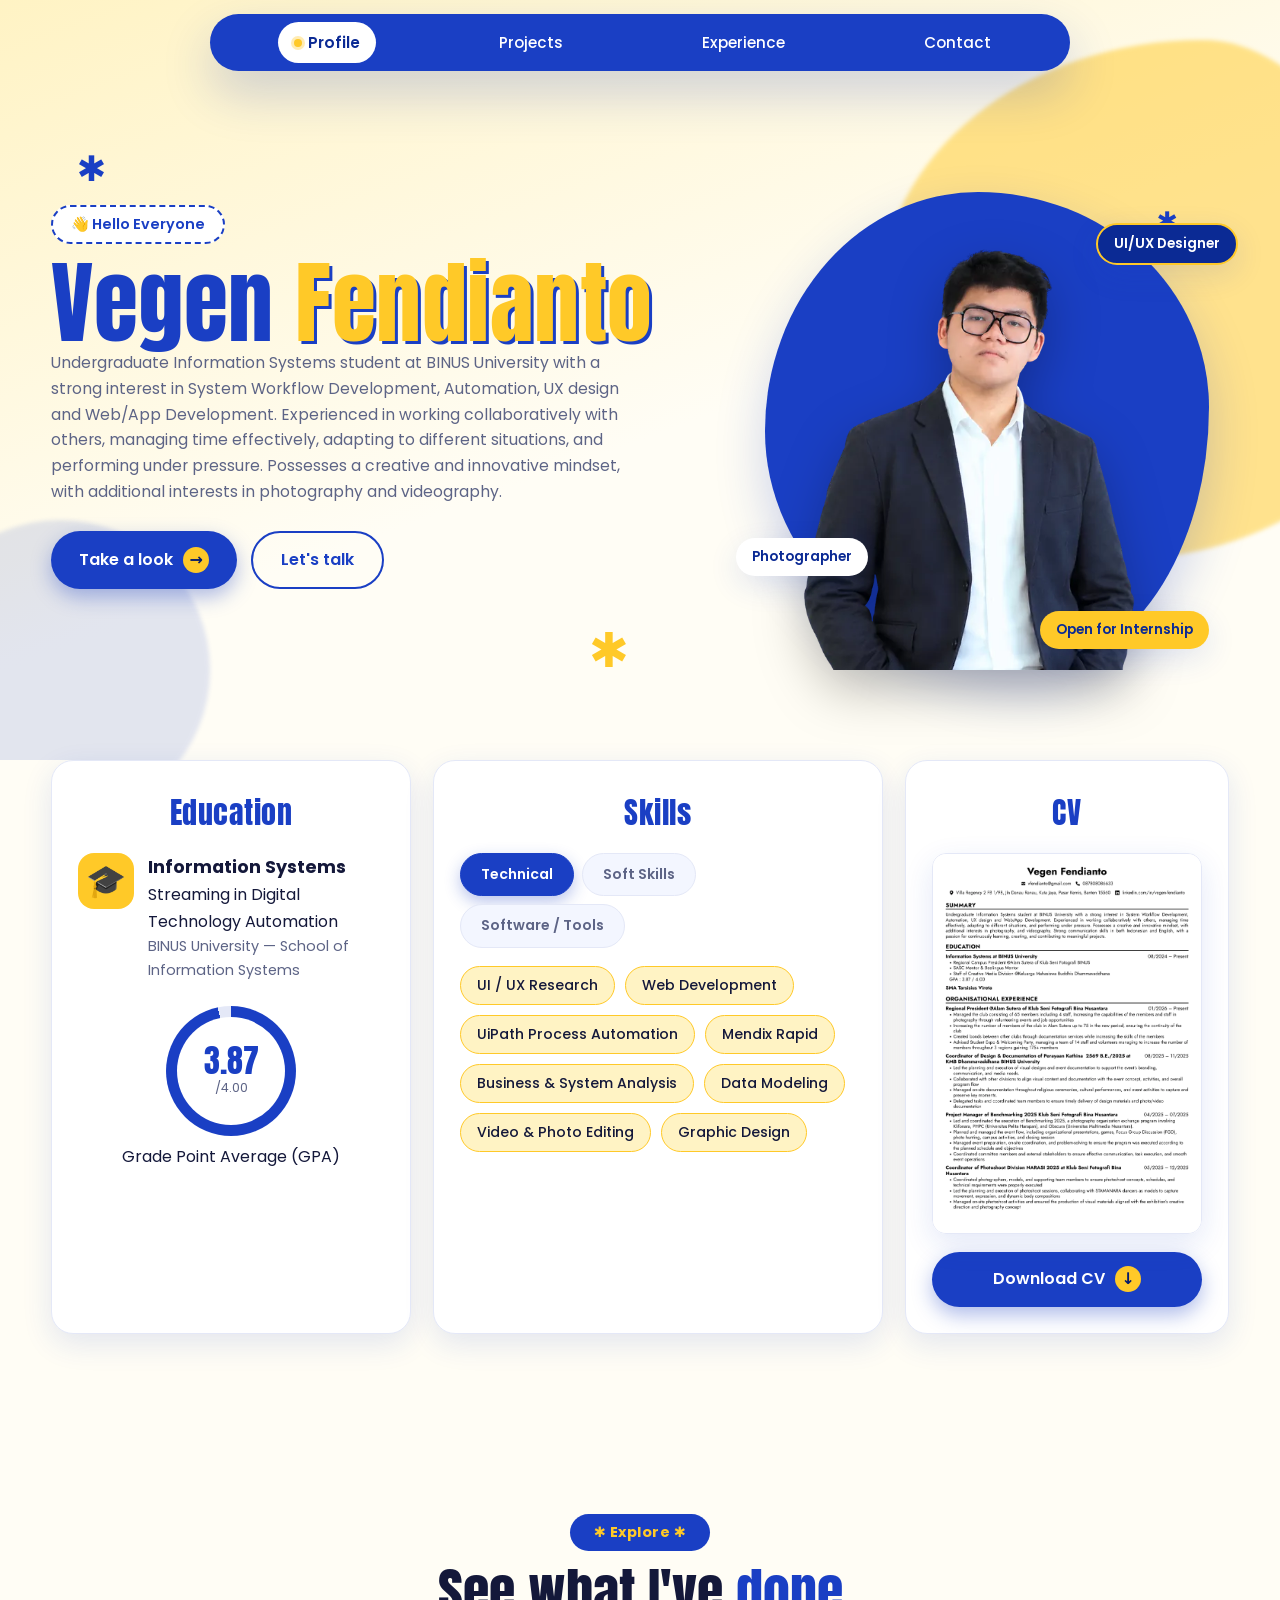
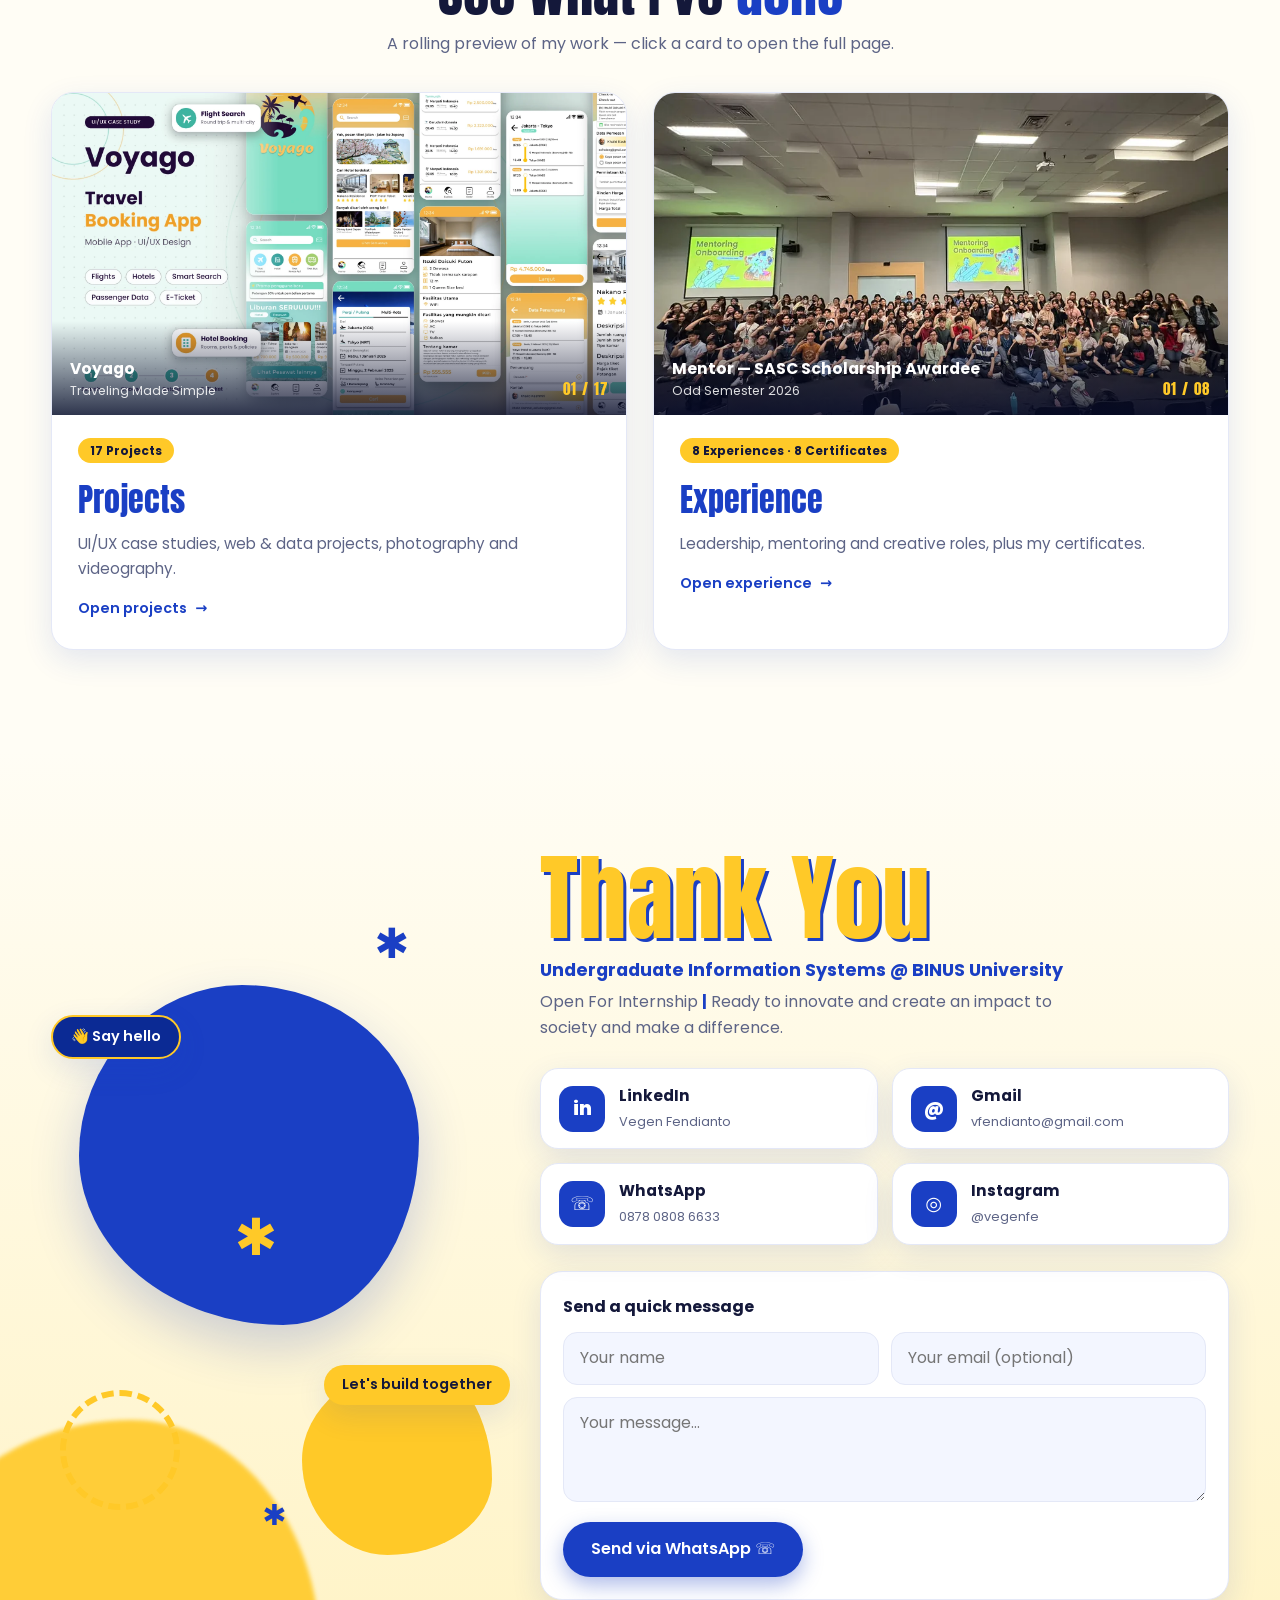
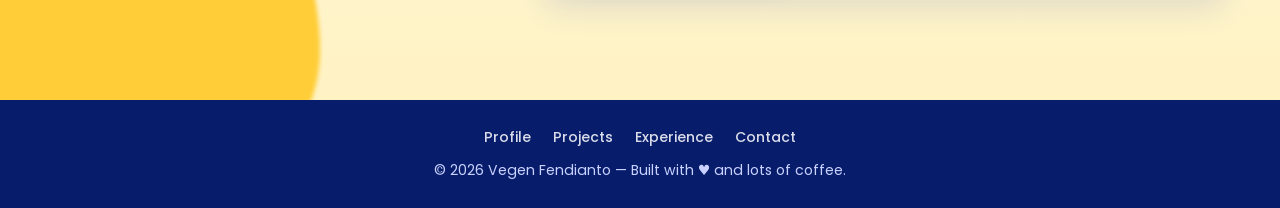
==== commit 2ed5642d: "Update CV and add download button" ====
--- a/index.html
+++ b/index.html
@@ -107,9 +107,17 @@
           <article class="card cv">
             <h3 class="card-title">CV</h3>
             <button class="cv-thumb" id="cvOpen" aria-label="Open CV preview">
-              <img src="assets/cv/cv.webp" alt="CV preview" loading="lazy" />
-              <span>🔍 Click to enlarge</span>
+              <img src="assets/cv/cv-1.webp" alt="CV preview" loading="lazy" />
+              <span>🔍 Click to enlarge (2 pages)</span>
             </button>
+            <div class="cv-actions">
+              <a
+                class="btn btn-primary"
+                href="assets/cv/Vegen_Fendianto_CV.pdf"
+                download="Vegen_Fendianto_CV.pdf"
+                >Download CV <span>↓</span></a
+              >
+            </div>
           </article>
         </div>
       </section>
--- a/style.css
+++ b/style.css
@@ -2090,4 +2090,15 @@
 }
 .proto-btn:hover span {
   transform: translate(3px, -3px);
-}+}
+
+/* ===== CV download ===== */
+.cv-actions {
+  display: flex;
+  justify-content: center;
+  margin-top: 18px;
+}
+.cv-actions .btn {
+  width: 100%;
+  justify-content: center;
+}
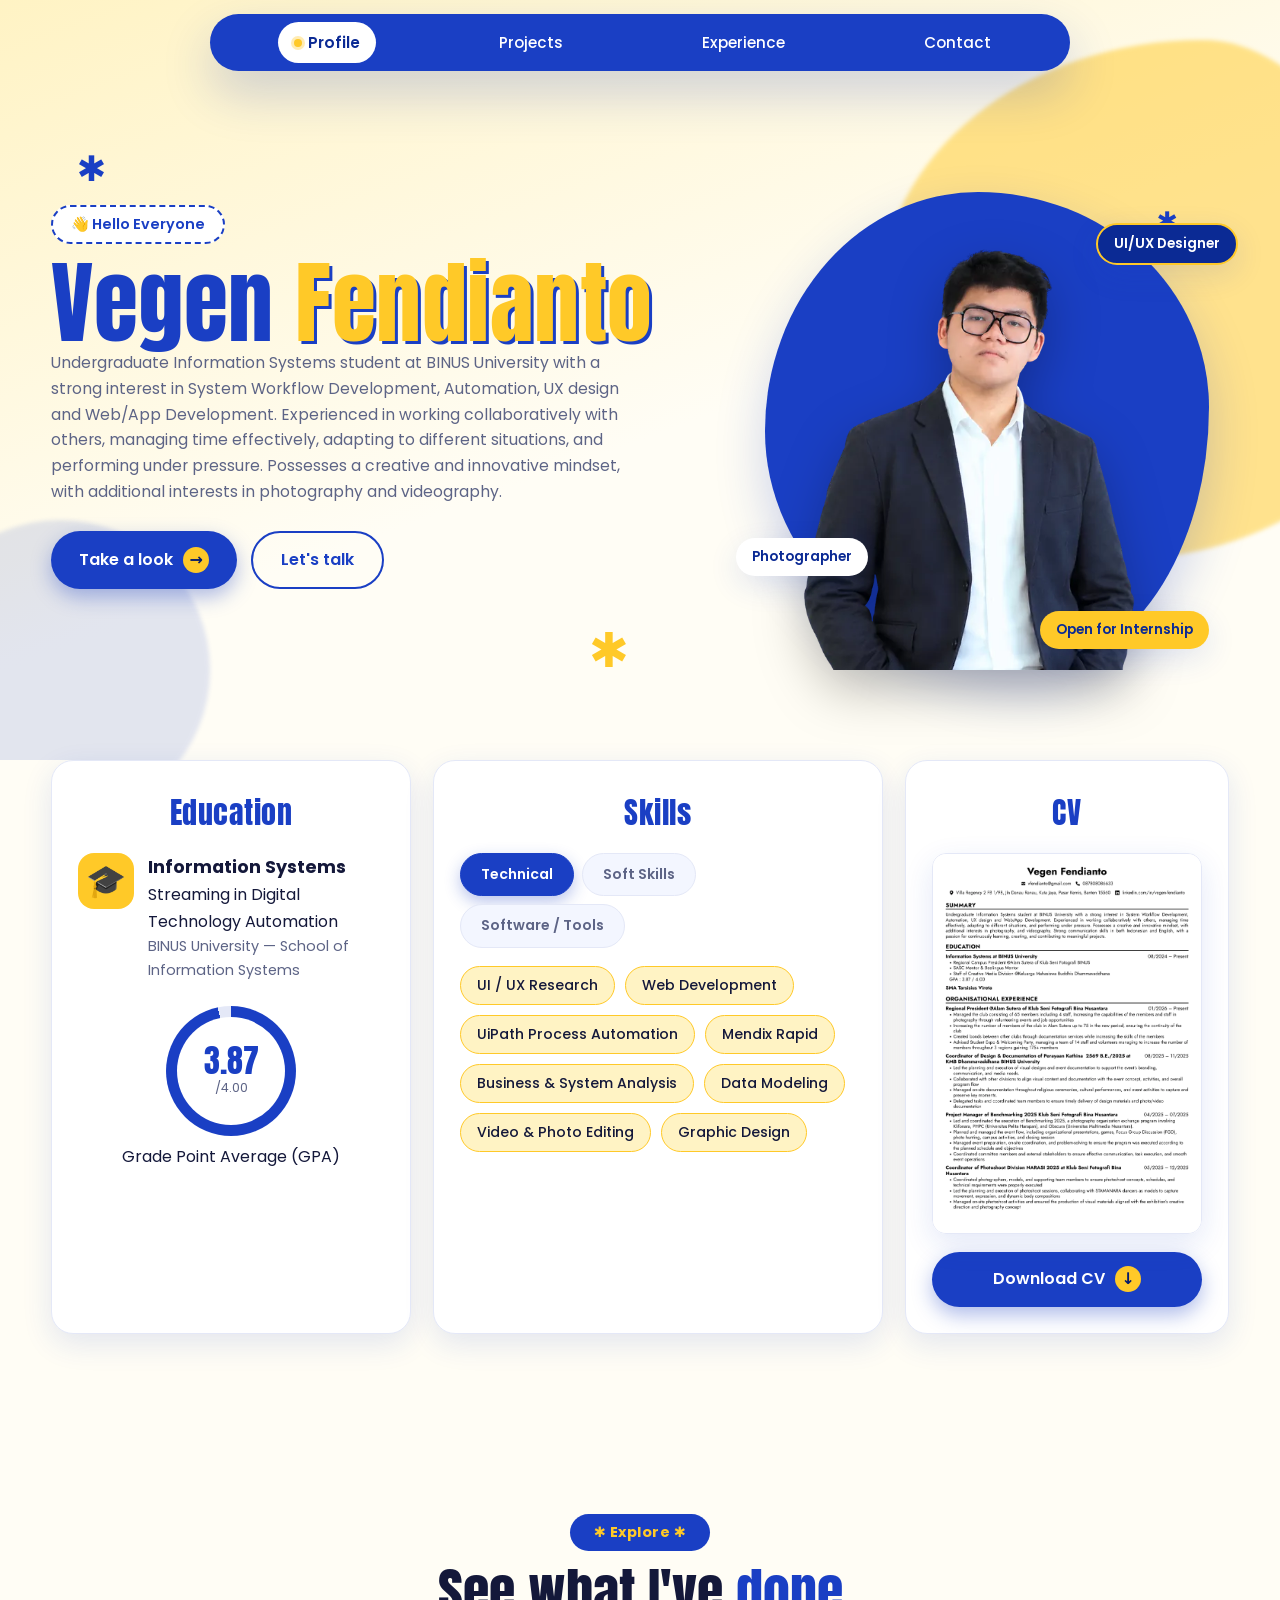
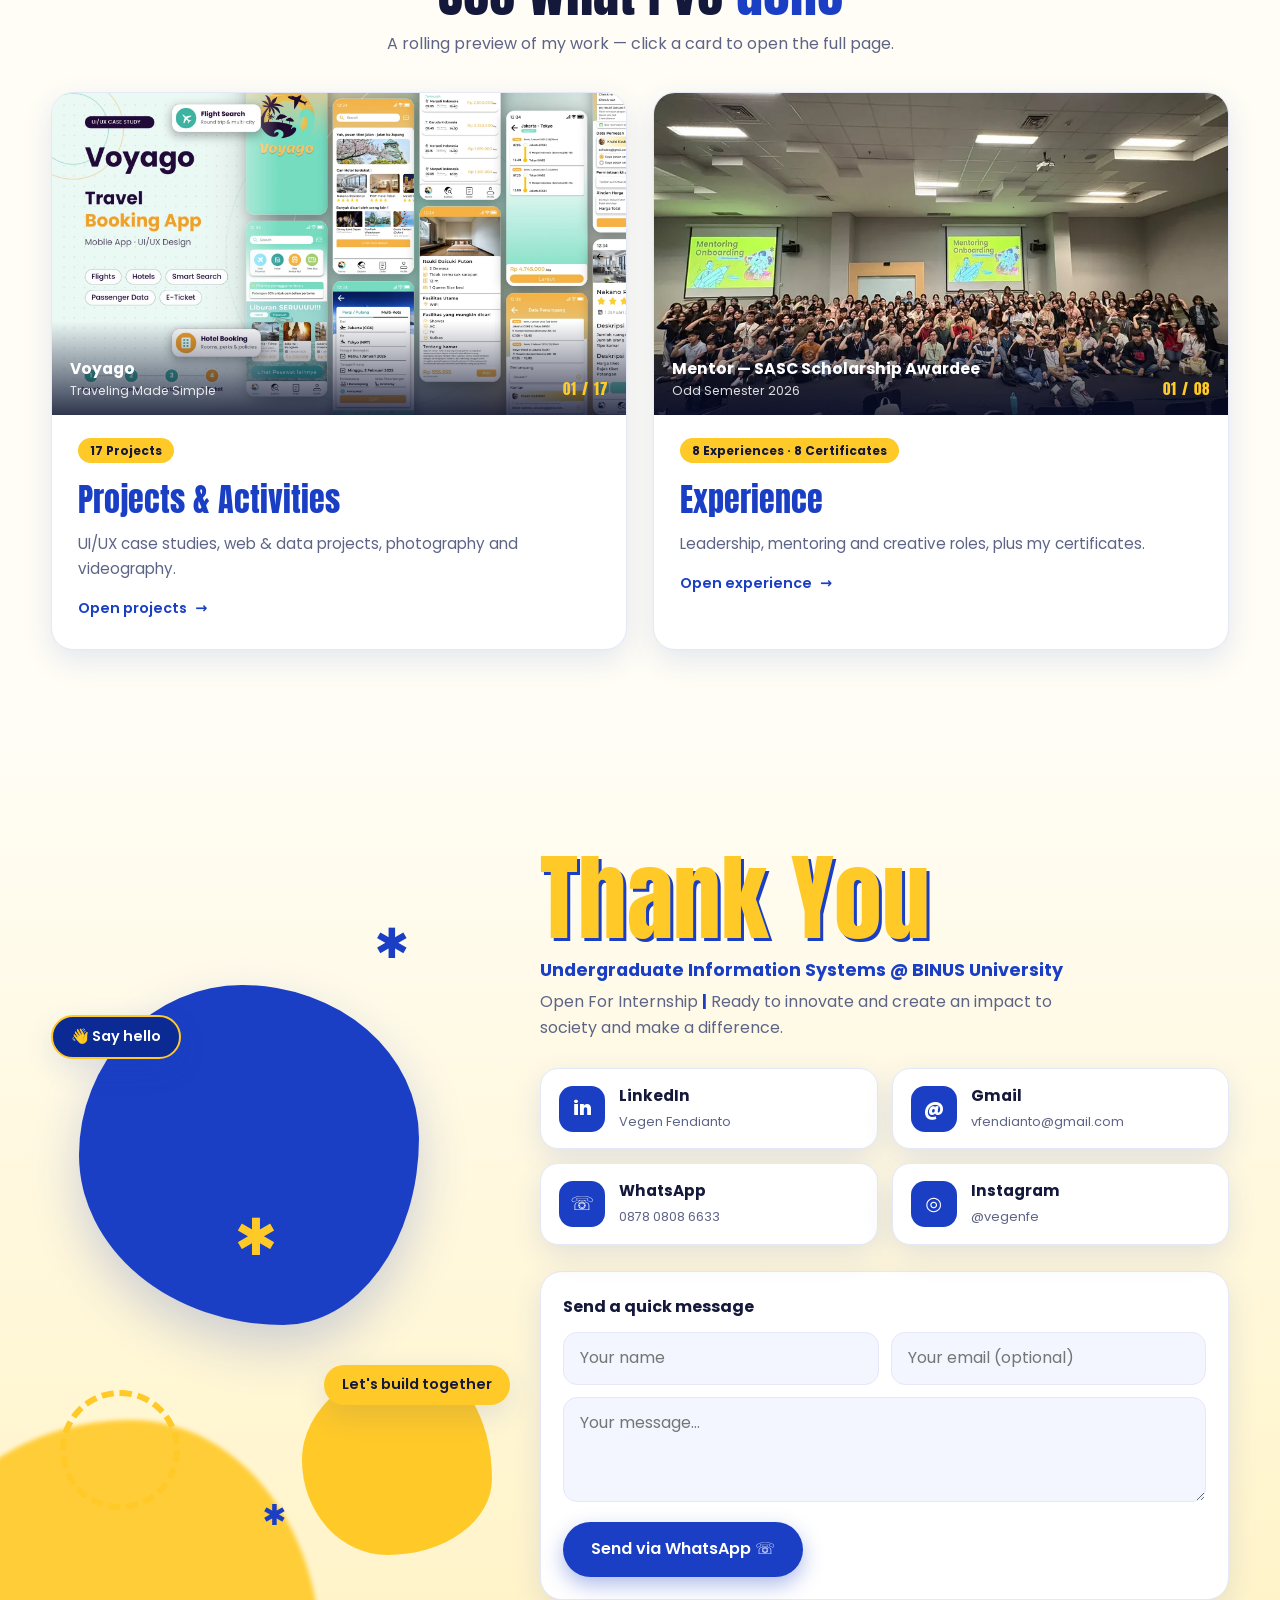
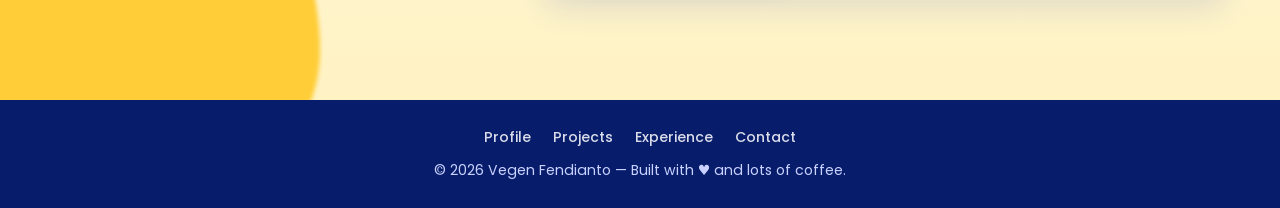
==== commit 1e8f2794: "Update" ====
--- a/index.html
+++ b/index.html
@@ -143,7 +143,7 @@
               </div>
               <div class="ex-body">
                 <span class="metric" id="exProjects">Projects</span>
-                <h3>Projects</h3>
+                <h3>Projects & Activities</h3>
                 <p>UI/UX case studies, web &amp; data projects, photography and videography.</p>
                 <a class="more ex-link" href="projects.html">Open projects</a>
               </div>
@@ -294,4 +294,4 @@
 
     <script src="script.js"></script>
   </body>
-</html>
+</html>
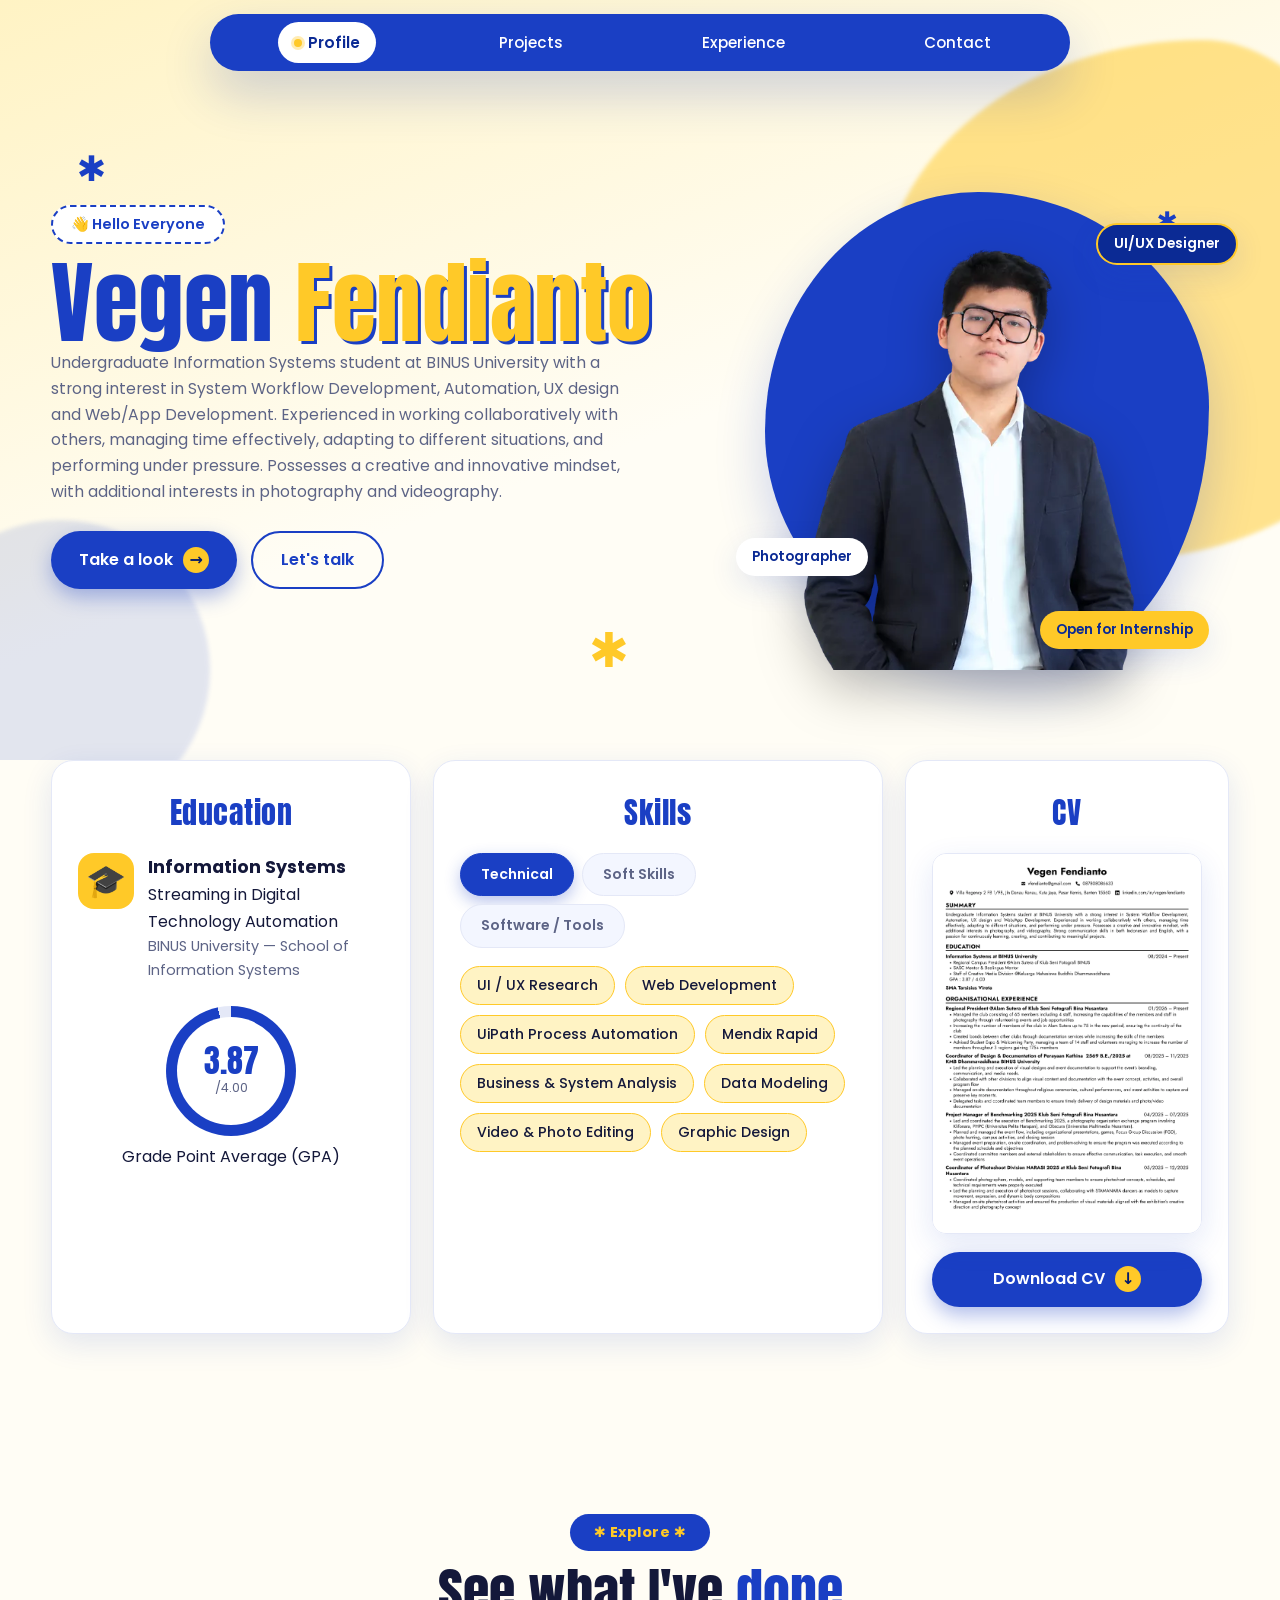
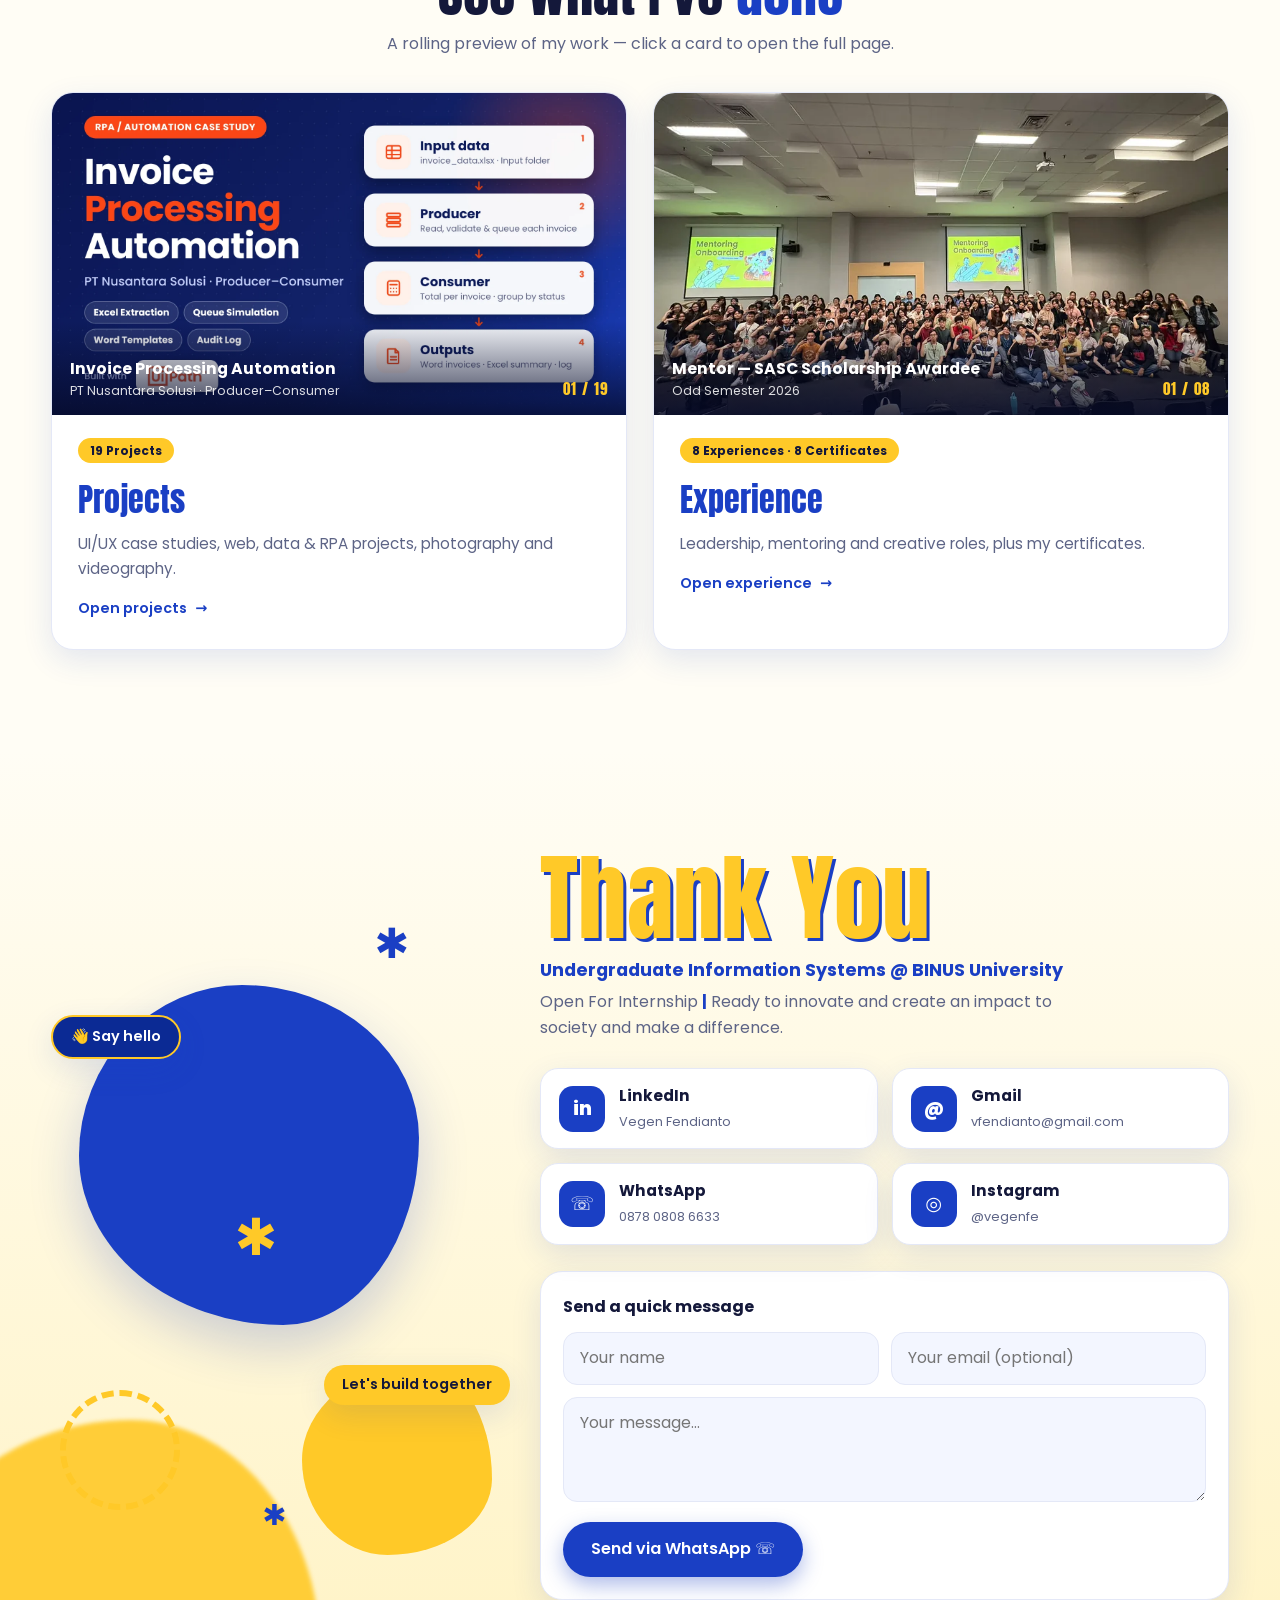
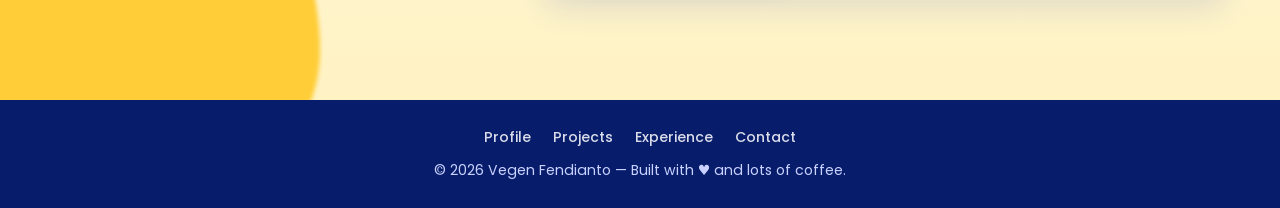
==== commit 1cb5e4b2: "RPA Update" ====
--- a/index.html
+++ b/index.html
@@ -143,8 +143,8 @@
               </div>
               <div class="ex-body">
                 <span class="metric" id="exProjects">Projects</span>
-                <h3>Projects & Activities</h3>
-                <p>UI/UX case studies, web &amp; data projects, photography and videography.</p>
+                <h3>Projects</h3>
+                <p>UI/UX case studies, web, data &amp; RPA projects, photography and videography.</p>
                 <a class="more ex-link" href="projects.html">Open projects</a>
               </div>
             </article>
@@ -294,4 +294,4 @@
 
     <script src="script.js"></script>
   </body>
-</html>+</html>
--- a/style.css
+++ b/style.css
@@ -691,20 +691,37 @@
 .p-card:hover .p-media .m2 {
   transform: scale(1.07) translateY(10px);
 }
-.tag {
+.tags {
   position: absolute;
   top: 14px;
   left: 14px;
+  right: 14px;
+  z-index: 2;
+  display: flex;
+  flex-wrap: wrap;
+  gap: 6px;
+}
+.tag {
   background: var(--blue);
   color: #fff;
   font-size: 0.74rem;
   font-weight: 600;
   padding: 5px 14px;
   border-radius: 999px;
-  z-index: 2;
   display: flex;
   gap: 6px;
   align-items: center;
+}
+.tag-extra {
+  background: var(--yellow);
+  color: #14183a;
+}
+.tag-extra::before {
+  display: none;
+}
+.metric-extra {
+  background: var(--blue);
+  color: #fff;
 }
 .tag::before {
   content: "";
@@ -2102,3 +2119,26 @@
   width: 100%;
   justify-content: center;
 }
+
+/* ===== Project modal: titled sections (Business Overview / Outcome / Tools & Approach) ===== */
+.m-sec {
+  display: flex;
+  align-items: center;
+  gap: 8px;
+  margin: 24px 0 0;
+  font-size: 0.82rem;
+  font-weight: 700;
+  letter-spacing: 1px;
+  text-transform: uppercase;
+  color: var(--blue);
+}
+.m-sec::before {
+  content: "";
+  width: 9px;
+  height: 9px;
+  border-radius: 50%;
+  background: var(--yellow);
+}
+.m-body .proto-btn + .proto-btn {
+  margin-left: 10px;
+}
